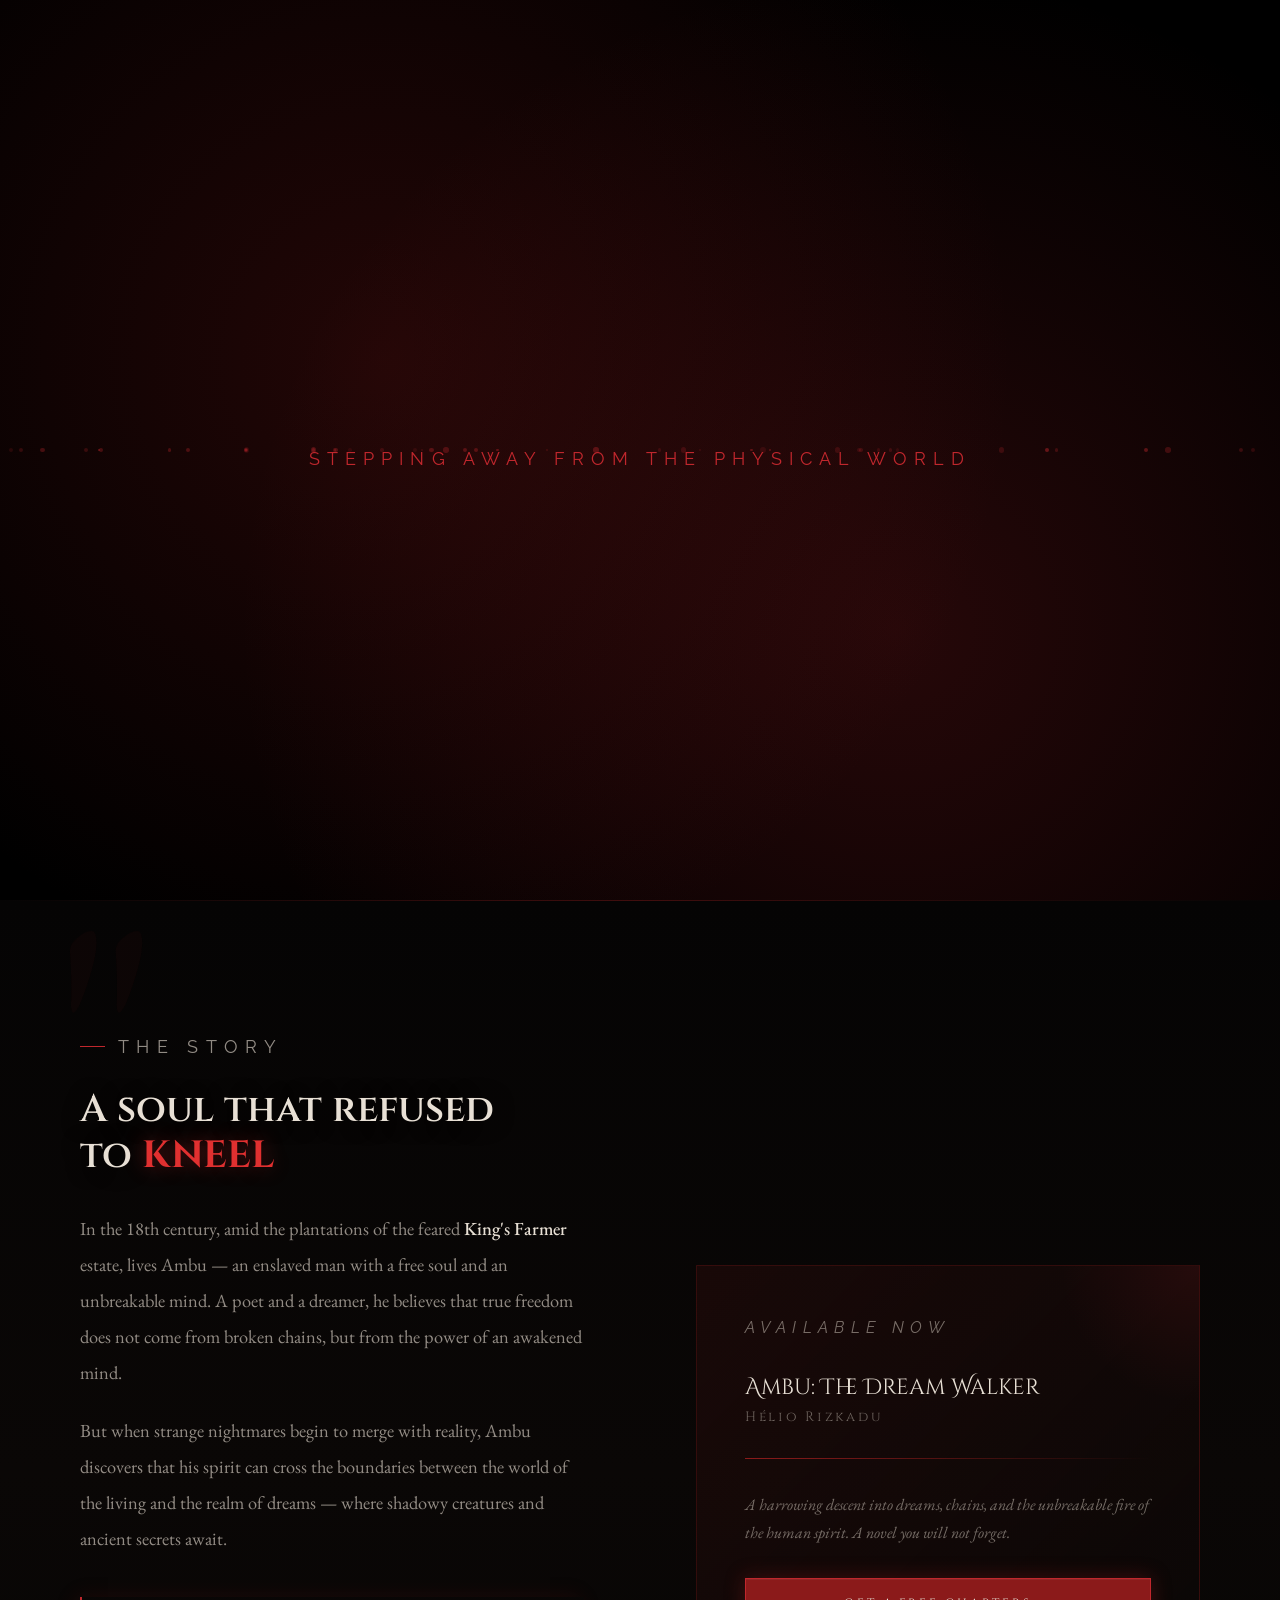
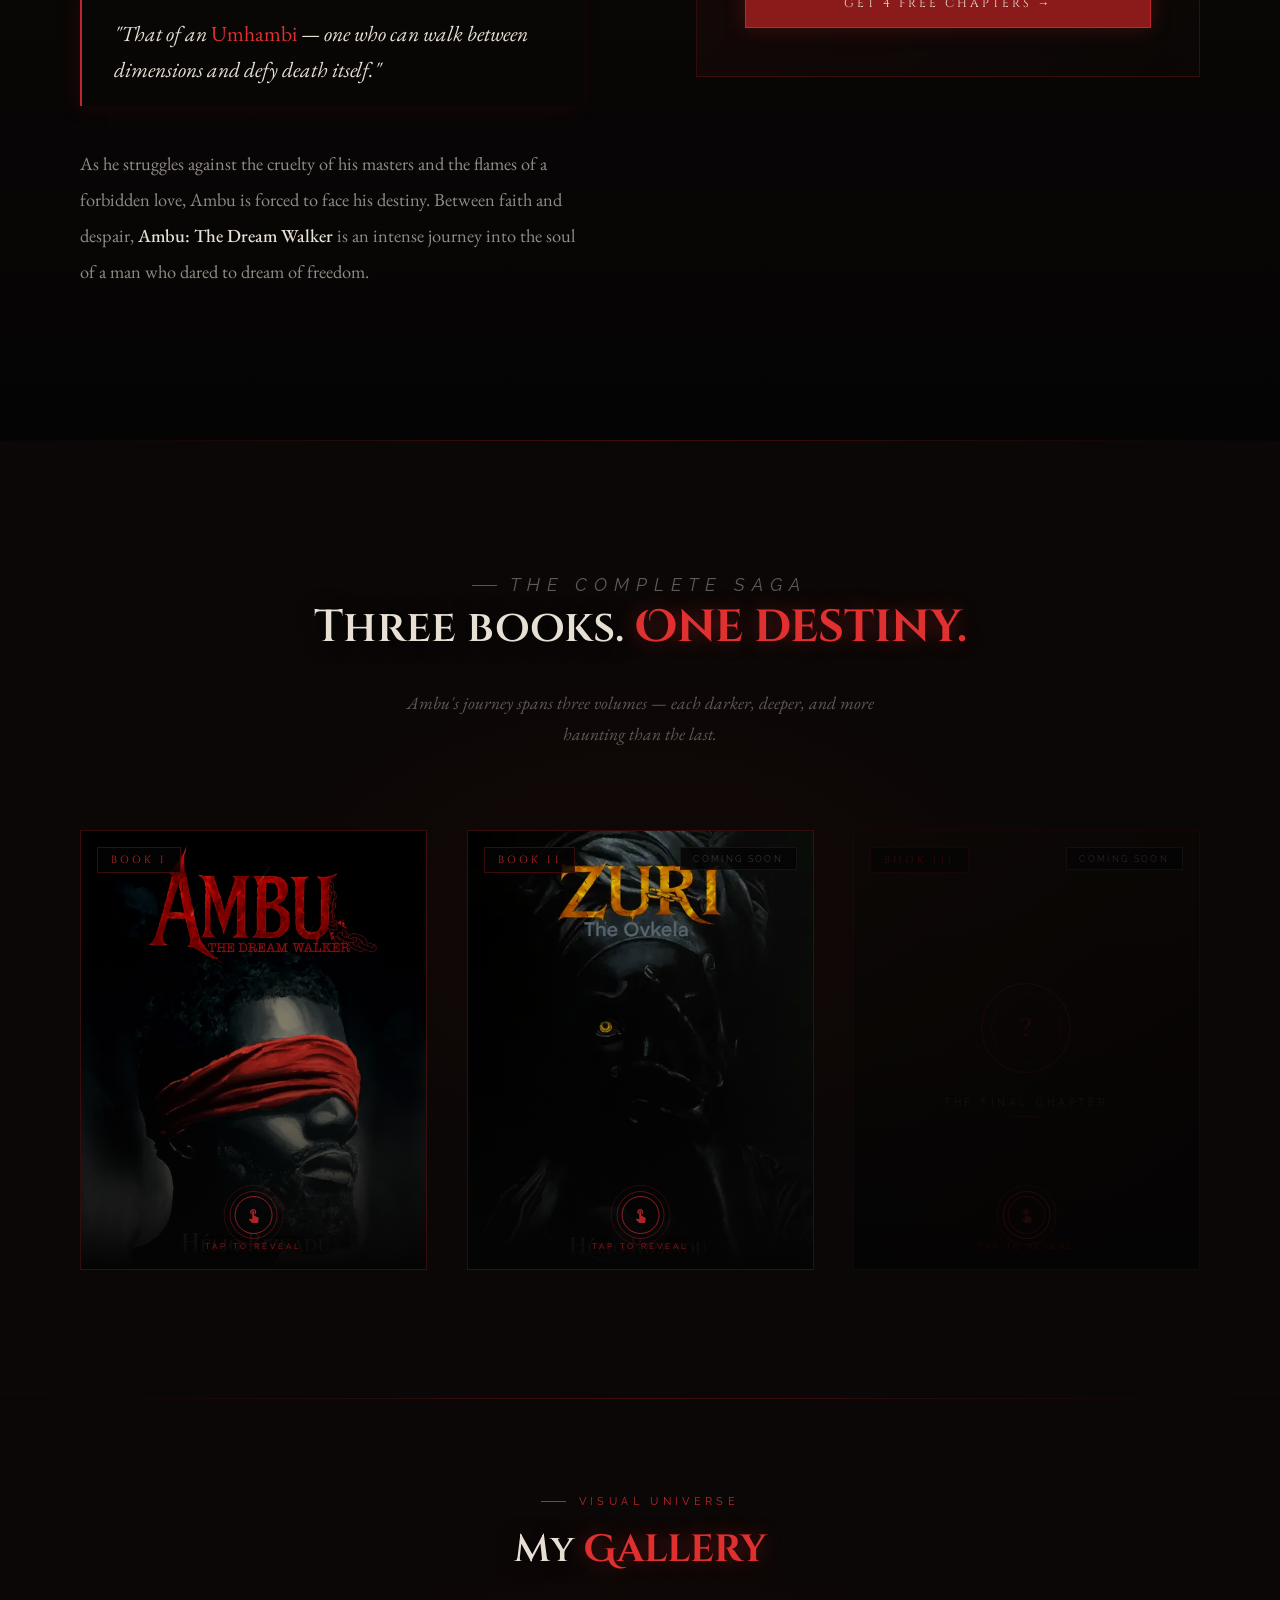
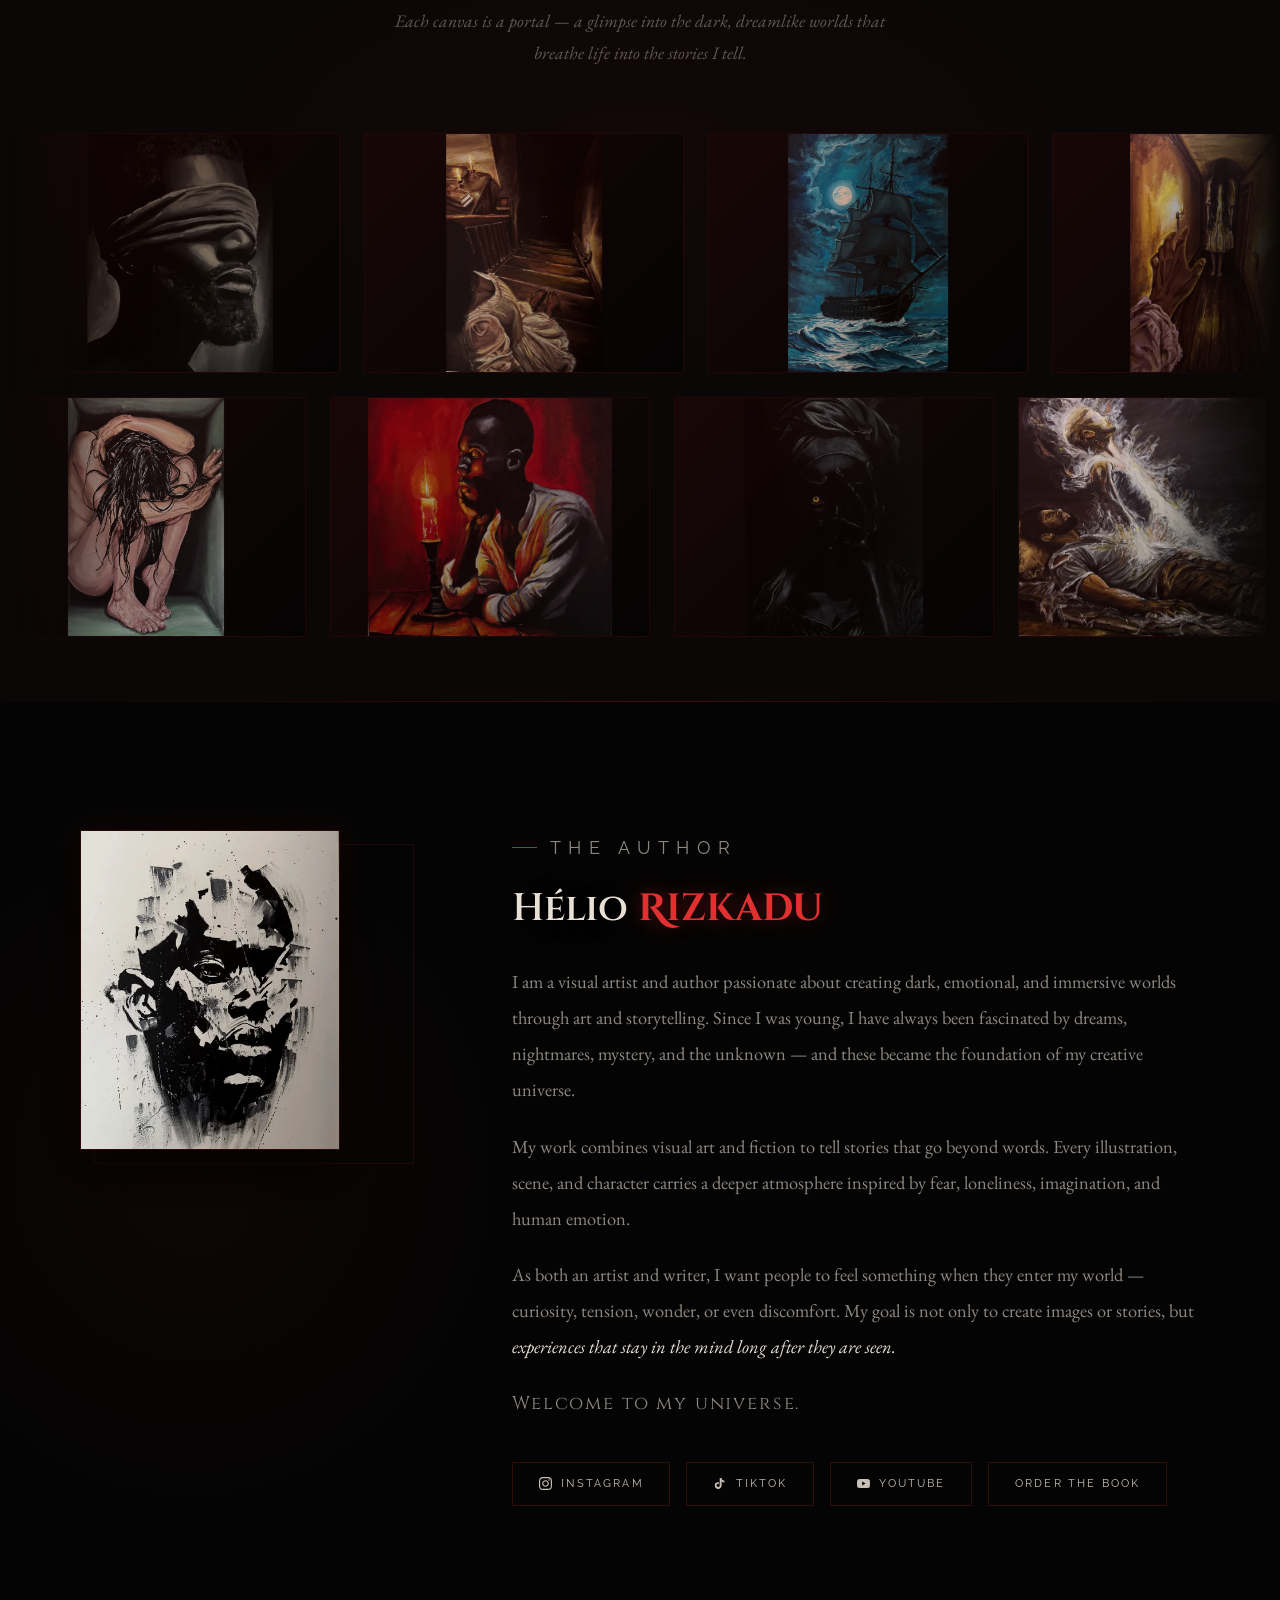
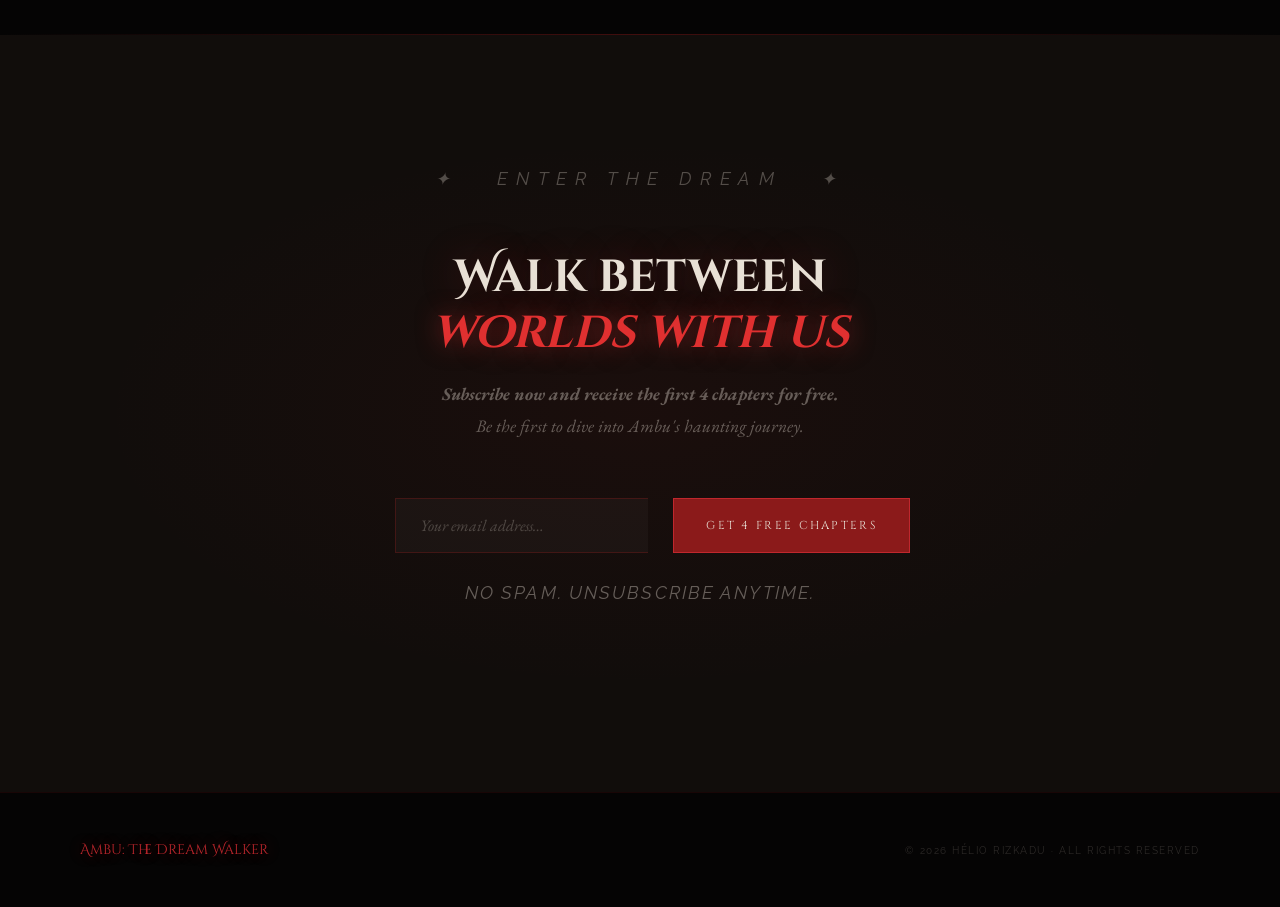
==== index.html @ 6dafc2c8 "update navbar" ====
<!DOCTYPE html>
<html lang="en">
<head>
<meta charset="UTF-8">
<meta name="viewport" content="width=device-width, initial-scale=1.0">
<meta name="description" content="Ambu: The Dream Walker — a dark historical fantasy novel by Hélio Rizkadu. Between faith and despair, the story of a man who dared to dream of freedom.">
<meta property="og:title" content="Ambu: The Dream Walker — Hélio Rizkadu">
<meta property="og:description" content="A harrowing descent into dreams, chains, and the unbreakable fire of the human spirit.">
<meta property="og:type" content="website">
<title>Ambu: The Dream Walker — Hélio Rizkadu</title>
<link href="https://fonts.googleapis.com/css2?family=Cinzel+Decorative:wght@400;700&family=Cinzel:wght@400;600;700&family=EB+Garamond:ital,wght@0,400;0,500;1,400;1,500&family=Raleway:wght@300;400;500&display=swap" rel="stylesheet">
<link rel="preconnect" href="https://fonts.googleapis.com">
<link rel="preconnect" href="https://fonts.gstatic.com" crossorigin>
<link rel="stylesheet" href="style.css">
</head>
<body>

<!-- CINEMATIC INTRO -->
<div id="intro">
  <div class="intro-mist"></div>
  <div class="intro-content">
    <p class="intro-subtitle" id="introSubtitle">Stepping away from the physical world</p>
  </div>
</div>

<div class="nav-backdrop" id="navBackdrop"></div>
<ul class="nav-links" id="navMenu" role="menu">
  <li role="none"><a href="#synopsis" role="menuitem">The Story</a></li>
  <li role="none"><a href="#saga" role="menuitem">The Saga</a></li>
  <li role="none"><a href="#obras" role="menuitem">Gallery</a></li>
  <li role="none"><a href="#author" role="menuitem">The Author</a></li>
  <li role="none"><a href="#newsletter" role="menuitem">Stay Close</a></li>
  <li role="none"><a href="#buy" class="nav-cta" role="menuitem">Get the Book</a></li>
</ul>
<nav id="mainNav">
  <a class="nav-logo" href="#">AMBU</a>
  <button class="nav-toggle" id="navToggle" aria-label="Toggle navigation" aria-expanded="false" aria-controls="navMenu">
    <span class="hamburger-bar"></span>
    <span class="hamburger-bar"></span>
    <span class="hamburger-bar"></span>
  </button>
</nav>

<section id="hero">
  <div class="hero-atmosphere"></div>
  <div class="mist">
    <div class="mist-layer"></div>
    <div class="mist-layer"></div>
    <div class="mist-layer"></div>
  </div>

  <div class="hero-text">
    <p class="hero-eyebrow">Hélio Rizkadu</p>
    <h1 class="hero-title">
      AMBU
      <span class="title-red">The Dream Walker</span>
    </h1>
    <div class="hero-divider"></div>
    <p class="hero-tagline">Between faith and despair, poetry and horror — the story of a man who dared to dream of freedom in a world that demanded him on his knees.</p>
    <div class="hero-actions">
      <a href="#buy" class="btn-blood"><span>Get Your Copy</span></a>
      <a href="#synopsis" class="btn-ghost-dark">Read the Story</a>
    </div>
  </div>

  <div class="hero-cover">
    <div class="cover-frame">
      <img src="Ambu.webp" alt="Ambu: The Dream Walker — Book Cover" class="cover-img" fetchpriority="high" />
    </div>
  </div>
</section>

<div class="blood-border"></div>

<section id="synopsis">
  <div class="synopsis-text reveal">
    <p class="section-eyebrow">The Story</p>
    <h2 class="section-heading">A soul that refused<br>to <em>kneel</em></h2>
    <p>In the 18th century, amid the plantations of the feared <strong>King's Farmer</strong> estate, lives Ambu — an enslaved man with a free soul and an unbreakable mind. A poet and a dreamer, he believes that true freedom does not come from broken chains, but from the power of an awakened mind.</p>
    <p>But when strange nightmares begin to merge with reality, Ambu discovers that his spirit can cross the boundaries between the world of the living and the realm of dreams — where shadowy creatures and ancient secrets await.</p>
    <div class="pull-quote">"That of an <em>Umhambi</em> — one who can walk between dimensions and defy death itself."</div>
    <p>As he struggles against the cruelty of his masters and the flames of a forbidden love, Ambu is forced to face his destiny. Between faith and despair, <strong>Ambu: The Dream Walker</strong> is an intense journey into the soul of a man who dared to dream of freedom.</p>
  </div>

  <div class="reveal reveal-d" id="buy">
    <div class="buy-card">
      <p class="buy-card-label">Available Now</p>
      <div class="buy-card-title">Ambu: The Dream Walker</div>
      <div class="buy-card-author">Hélio Rizkadu</div>
      <div class="buy-card-divider"></div>
      <p>A harrowing descent into dreams, chains, and the unbreakable fire of the human spirit. A novel you will not forget.</p>
      <a href="#newsletter" class="btn-blood"><span>Get 4 free chapters →</span></a>
    </div>
  </div>
</section>

<div class="blood-border"></div>

<section id="saga">
  <div class="saga-bg"></div>

  <div class="saga-intro reveal">
    <p class="section-eyebrow section-eyebrow--center">The Complete Saga</p>
    <h2 class="section-heading">Three books. <em>One destiny.</em></h2>
    <p>Ambu's journey spans three volumes — each darker, deeper, and more haunting than the last.</p>
  </div>

  <div class="saga-grid">

    <!-- Book I -->
    <div class="reveal saga-card">
      <div class="saga-card-inner">
        <div class="saga-card-front">
          <div class="saga-card-media">
            <img src="Ambu.webp" alt="Book I Cover" class="saga-card-img" loading="lazy" />
            <div class="saga-card-fade"></div>
            <div class="saga-card-badge">Book I</div>
            <div class="saga-click-hint">
              <div class="saga-click-hint-ring">
                <svg class="saga-click-hint-icon" viewBox="0 0 24 24" xmlns="http://www.w3.org/2000/svg"><path d="M9 11.24V7.5C9 6.12 10.12 5 11.5 5S14 6.12 14 7.5v3.74c1.21-.81 2-2.18 2-3.74C16 5.01 13.99 3 11.5 3S7 5.01 7 7.5c0 1.56.79 2.93 2 3.74zm9.84 4.63l-4.54-2.26c-.17-.07-.35-.11-.54-.11H13v-6c0-.83-.67-1.5-1.5-1.5S10 6.67 10 7.5v10.74l-3.43-.72c-.08-.01-.15-.03-.24-.03-.31 0-.59.13-.79.33l-.79.8 4.94 4.94c.27.27.65.44 1.06.44h6.79c.75 0 1.33-.55 1.44-1.28l.75-5.27c.01-.07.02-.14.02-.21 0-.62-.38-1.16-.91-1.41z"/></svg>
              </div>
              <span class="saga-click-hint-label">Tap to reveal</span>
            </div>
          </div>
        </div>
        <div class="saga-card-back">
          <div class="saga-card-body">
            <div class="saga-card-title">Ambu: The Dream Walker</div>
            <div class="saga-card-avail">Available Now</div>
            <p class="saga-card-desc">In the 18th century, amidst the plantations of the dreaded King's Farmer estate, lives Ambu, a slave with a free soul and an indomitable mind. A poet and a dreamer, he believes true liberation comes not from broken chains, but from the power of an awakened mind.</p>
            <p class="saga-card-desc">But when strange nightmares begin to blend with reality, Ambu discovers that his spirit can cross the boundaries between the world of the living and that of dreams—where dark creatures and ancient secrets await. As he battles the cruelty of the masters and the flames of a forbidden love, Ambu will be forced to face his destiny: that of an "Umhambi," one who can walk between dimensions and defy death itself.</p>
            <p class="saga-card-desc">Between faith and despair, poetry and horror, "Ambu: The Dream Walker" is an intense journey into the soul of a man who dared to dream of freedom in a world that wanted him on his knees.</p>
            
            <a href="#buy" class="saga-card-link" onclick="event.stopPropagation();">Get the Book →</a>
          </div>
        </div>
      </div>
    </div>

    <!-- Book II -->
    <div class="reveal saga-card">
      <div class="saga-card-inner">
        <div class="saga-card-front">
          <div class="saga-card-media">
            <img src="zuri.webp" alt="Book II Cover" class="saga-card-img" loading="lazy" />
            <div class="saga-card-fade"></div>
            <div class="saga-card-badge">Book II</div>
            <div class="saga-card-status">Coming Soon</div>
            <div class="saga-click-hint">
              <div class="saga-click-hint-ring">
                <svg class="saga-click-hint-icon" viewBox="0 0 24 24" xmlns="http://www.w3.org/2000/svg"><path d="M9 11.24V7.5C9 6.12 10.12 5 11.5 5S14 6.12 14 7.5v3.74c1.21-.81 2-2.18 2-3.74C16 5.01 13.99 3 11.5 3S7 5.01 7 7.5c0 1.56.79 2.93 2 3.74zm9.84 4.63l-4.54-2.26c-.17-.07-.35-.11-.54-.11H13v-6c0-.83-.67-1.5-1.5-1.5S10 6.67 10 7.5v10.74l-3.43-.72c-.08-.01-.15-.03-.24-.03-.31 0-.59.13-.79.33l-.79.8 4.94 4.94c.27.27.65.44 1.06.44h6.79c.75 0 1.33-.55 1.44-1.28l.75-5.27c.01-.07.02-.14.02-.21 0-.62-.38-1.16-.91-1.41z"/></svg>
              </div>
              <span class="saga-click-hint-label">Tap to reveal</span>
            </div>
          </div>
        </div>
        <div class="saga-card-back">
          <div class="saga-card-body">
            <div class="saga-card-title">Ambu — Book II: Zuri</div>
            <div class="saga-card-avail">Coming Soon</div>
            <p class="saga-card-desc">Born under mysterious circumstances and raised as an enslaved child on the Silva plantation, eleven-year-old Zuri has always been haunted by strange dreams. Night after night, she witnesses the life of a man she has never met — Ambu, the poet whose spirit once challenged the boundaries between the world of the living and the realm of dreams.</p>
            <p class="saga-card-desc">But when shadowy entities from the Astral World begin hunting her, Zuri discovers that her dreams are more than memories. They are a bridge to an ancient conflict hidden for centuries.</p>
            <p class="saga-card-desc">As forgotten prophecies resurface and powerful forces move to prevent the return of a long-lost truth, Zuri must uncover the mystery of her own origins and the legacy left behind by Ambu. Guided by spirits, haunted by monsters, and pursued by the servants of the Great Dreamer, she finds herself at the center of a struggle that spans worlds.</p>
            <p class="saga-card-desc"><em>Some secrets were buried for a reason.</em></p>
            <p class="saga-card-desc"><em>Some destinies cannot be escaped.</em></p>
            <div class="saga-card-coming">
              <div class="saga-card-coming-rule"></div>
              <span class="saga-card-coming-text">Coming Soon</span>
            </div>
          </div>
        </div>
      </div>
    </div>

    <!-- Book III -->
    <div class="reveal saga-card saga-card--dimmer">
      <div class="saga-card-inner">
        <div class="saga-card-front">
          <div class="saga-card-media">
            <div class="saga-card-placeholder saga-card-placeholder--iii">
              <div class="saga-placeholder-ring">
                <div class="saga-placeholder-ring-outer saga-placeholder-ring-outer--faint"></div>
                <div class="saga-placeholder-ring-inner saga-placeholder-ring-inner--faint"></div>
                <div class="saga-placeholder-numeral saga-placeholder-numeral--faint">?</div>
              </div>
              <div class="saga-placeholder-sub">
                <div class="saga-placeholder-label saga-placeholder-label--faint">The final chapter</div>
                <div class="saga-placeholder-rule saga-placeholder-rule--faint"></div>
              </div>
            </div>
            <div class="saga-card-fade"></div>
            <div class="saga-card-badge saga-card-badge--dimmer">Book III</div>
            <div class="saga-card-status saga-card-status--faint">Coming Soon</div>
            <div class="saga-click-hint" style="opacity:.45">
              <div class="saga-click-hint-ring" style="border-color:rgba(139,26,26,.4)">
                <svg class="saga-click-hint-icon" style="fill:rgba(139,26,26,.45)" viewBox="0 0 24 24" xmlns="http://www.w3.org/2000/svg"><path d="M9 11.24V7.5C9 6.12 10.12 5 11.5 5S14 6.12 14 7.5v3.74c1.21-.81 2-2.18 2-3.74C16 5.01 13.99 3 11.5 3S7 5.01 7 7.5c0 1.56.79 2.93 2 3.74zm9.84 4.63l-4.54-2.26c-.17-.07-.35-.11-.54-.11H13v-6c0-.83-.67-1.5-1.5-1.5S10 6.67 10 7.5v10.74l-3.43-.72c-.08-.01-.15-.03-.24-.03-.31 0-.59.13-.79.33l-.79.8 4.94 4.94c.27.27.65.44 1.06.44h6.79c.75 0 1.33-.55 1.44-1.28l.75-5.27c.01-.07.02-.14.02-.21 0-.62-.38-1.16-.91-1.41z"/></svg>
              </div>
              <span class="saga-click-hint-label" style="color:rgba(139,26,26,.4)">Tap to reveal</span>
            </div>
          </div>
        </div>
        <div class="saga-card-back">
          <div class="saga-card-body">
            <div class="saga-card-title saga-card-title--dimmer">Ambu — Book III</div>
            <div class="saga-card-avail saga-card-avail--dimmer">The Final Reckoning</div>
            <p class="saga-card-desc saga-card-desc--dimmer">Every dream, every sacrifice, every shadow leads to one inevitable end. The Umhambi faces his last crossing — and not all who dream can return.</p>
            <div class="saga-card-coming">
              <div class="saga-card-coming-rule saga-card-coming-rule--faint"></div>
              <span class="saga-card-coming-text saga-card-coming-text--faint">Coming Soon</span>
            </div>
          </div>
        </div>
      </div>
    </div>

  </div>
</section>

<div class="blood-border"></div>

<!-- ==================== MINHAS TELAS ==================== -->
<section id="obras">
  <div class="obras-intro reveal">
    <p class="section-eyebrow section-eyebrow--center">Visual Universe</p>
    <h2 class="section-heading" style="text-align:center">My <em>Gallery</em></h2>
    <p class="obras-desc">Each canvas is a portal — a glimpse into the  dark, dreamlike worlds that breathe life into the stories I tell.</p>
  </div>

  <div class="carousel-wrapper">
    <div class="carousel-gradient carousel-gradient--left"></div>
    <div class="carousel-gradient carousel-gradient--right"></div>
    <!-- Row 1 -->
    <div class="carousel-row-wrap" data-speed="1">
      <div class="carousel-row">
        <div class="carousel-slide"><img src="telas/tela1.webp" alt="Obra 1" loading="lazy" /><div class="slide-overlay"></div></div>
        <div class="carousel-slide"><img src="telas/tela2.webp" alt="Obra 2" loading="lazy" /><div class="slide-overlay"></div></div>
        <div class="carousel-slide"><img src="telas/tela3.webp" alt="Obra 3" loading="lazy" /><div class="slide-overlay"></div></div>
        <div class="carousel-slide"><img src="telas/tela4.webp" alt="Obra 4" loading="lazy" /><div class="slide-overlay"></div></div>
        <div class="carousel-slide"><img src="telas/tela5.webp" alt="Obra 5" loading="lazy" /><div class="slide-overlay"></div></div>
        <!-- Duplicates for seamless loop -->
        <div class="carousel-slide"><img src="telas/tela1.webp" alt="Obra 1" loading="lazy" /><div class="slide-overlay"></div></div>
        <div class="carousel-slide"><img src="telas/tela2.webp" alt="Obra 2" loading="lazy" /><div class="slide-overlay"></div></div>
        <div class="carousel-slide"><img src="telas/tela3.webp" alt="Obra 3" loading="lazy" /><div class="slide-overlay"></div></div>
        <div class="carousel-slide"><img src="telas/tela4.webp" alt="Obra 4" loading="lazy" /><div class="slide-overlay"></div></div>
        <div class="carousel-slide"><img src="telas/tela5.webp" alt="Obra 5" loading="lazy" /><div class="slide-overlay"></div></div>
      </div>
    </div>
    <!-- Row 2 (reverse direction, different speed) -->
    <div class="carousel-row-wrap" data-speed="0.7">
      <div class="carousel-row carousel-row--reverse">
        <div class="carousel-slide"><img src="telas/tela9.webp" alt="Obra 6" loading="lazy" /><div class="slide-overlay"></div></div>
        <div class="carousel-slide"><img src="telas/tela8.webp" alt="Obra 7" loading="lazy" /><div class="slide-overlay"></div></div>
        <div class="carousel-slide"><img src="telas/tela7.webp" alt="Obra 8" loading="lazy" /><div class="slide-overlay"></div></div>
        <div class="carousel-slide"><img src="telas/tela6.webp" alt="Obra 9" loading="lazy" /><div class="slide-overlay"></div></div>
        <!-- Duplicates for seamless loop -->
        <div class="carousel-slide"><img src="telas/tela9.webp" alt="Obra 6" loading="lazy" /><div class="slide-overlay"></div></div>
        <div class="carousel-slide"><img src="telas/tela8.webp" alt="Obra 7" loading="lazy" /><div class="slide-overlay"></div></div>
        <div class="carousel-slide"><img src="telas/tela7.webp" alt="Obra 8" loading="lazy" /><div class="slide-overlay"></div></div>
        <div class="carousel-slide"><img src="telas/tela6.webp" alt="Obra 9" loading="lazy" /><div class="slide-overlay"></div></div>
      </div>
    </div>
  </div>
</section>

<div class="blood-border"></div>

<section id="author">
  <div class="author-frame reveal">
    <img src="rizkdo.webp" alt="Hélio Rizkadu — Author" class="author-photo" loading="lazy" />
  </div>
  <div class="author-bio reveal reveal-d">
    <p class="section-eyebrow">The Author</p>
    <h2 class="section-heading">Hélio <em>Rizkadu</em></h2>
    <p>I am a visual artist and author passionate about creating dark, emotional, and immersive worlds through art and storytelling. Since I was young, I have always been fascinated by dreams, nightmares, mystery, and the unknown — and these became the foundation of my creative universe.</p>
    <p>My work combines visual art and fiction to tell stories that go beyond words. Every illustration, scene, and character carries a deeper atmosphere inspired by fear, loneliness, imagination, and human emotion.</p>
    <p>As both an artist and writer, I want people to feel something when they enter my world — curiosity, tension, wonder, or even discomfort. My goal is not only to create images or stories, but <em style="color:var(--bone)">experiences that stay in the mind long after they are seen.</em></p>
    <p class="author-bio-note">Welcome to my universe.</p>
    <div class="social-row">
      <a href="https://www.instagram.com/rizkadu_/" target="_blank" rel="noopener noreferrer" class="social-btn">
        <svg width="13" height="13" fill="currentColor" viewBox="0 0 24 24" aria-hidden="true"><path d="M12 2.163c3.204 0 3.584.012 4.85.07 3.252.148 4.771 1.691 4.919 4.919.058 1.265.069 1.645.069 4.849 0 3.205-.012 3.584-.069 4.849-.149 3.225-1.664 4.771-4.919 4.919-1.266.058-1.644.07-4.85.07-3.204 0-3.584-.012-4.849-.07-3.26-.149-4.771-1.699-4.919-4.92-.058-1.265-.07-1.644-.07-4.849 0-3.204.013-3.583.07-4.849.149-3.227 1.664-4.771 4.919-4.919 1.266-.057 1.645-.069 4.849-.069zm0-2.163c-3.259 0-3.667.014-4.947.072-4.358.2-6.78 2.618-6.98 6.98-.059 1.281-.073 1.689-.073 4.948 0 3.259.014 3.668.072 4.948.2 4.358 2.618 6.78 6.98 6.98 1.281.058 1.689.072 4.948.072 3.259 0 3.668-.014 4.948-.072 4.354-.2 6.782-2.618 6.979-6.98.059-1.28.073-1.689.073-4.948 0-3.259-.014-3.667-.072-4.947-.196-4.354-2.617-6.78-6.979-6.98-1.281-.059-1.69-.073-4.949-.073zm0 5.838c-3.403 0-6.162 2.759-6.162 6.162s2.759 6.163 6.162 6.163 6.162-2.759 6.162-6.163c0-3.403-2.759-6.162-6.162-6.162zm0 10.162c-2.209 0-4-1.79-4-4 0-2.209 1.791-4 4-4s4 1.791 4 4c0 2.21-1.791 4-4 4zm6.406-11.845c-.796 0-1.441.645-1.441 1.44s.645 1.44 1.441 1.44c.795 0 1.439-.645 1.439-1.44s-.644-1.44-1.439-1.44z"/></svg>
        Instagram
      </a>
      <a href="https://www.tiktok.com/@rizkadu_?_r=1&_t=ZS-97K8Bk6uNKj" target="_blank" rel="noopener noreferrer" class="social-btn">
        <svg width="13" height="13" fill="currentColor" viewBox="0 0 24 24" aria-hidden="true"><path d="M19.59 6.69a4.83 4.83 0 0 1-3.77-4.25V2h-3.45v13.67a2.89 2.89 0 0 1-5.2 1.56 2.9 2.9 0 0 1 2.31-4.64 2.87 2.87 0 0 1 1.63.5V9.7a6.29 6.29 0 0 0-1.63-.22 6.34 6.34 0 0 0-6.34 6.35 6.34 6.34 0 0 0 10.8 4.49 6.27 6.27 0 0 0 1.93-4.49v-7.6a8.27 8.27 0 0 0 5.2 1.84V6.69z"/></svg>
        TikTok
      </a>
      <a href="https://youtube.com/@rizkadu?si=HYNc6N47rxXLiwVu" target="_blank" rel="noopener noreferrer" class="social-btn">
        <svg width="13" height="13" fill="currentColor" viewBox="0 0 24 24" aria-hidden="true"><path d="M23.498 6.163a3.003 3.003 0 0 0-2.11-2.11C19.518 3.545 12 3.545 12 3.545s-7.518 0-9.388.507a3.003 3.003 0 0 0-2.11 2.11C0 8.033 0 12 0 12s0 3.967.502 5.837a3.003 3.003 0 0 0 2.11 2.11c1.87.507 9.388.507 9.388.507s7.518 0 9.388-.507a3.003 3.003 0 0 0 2.11-2.11C24 15.967 24 12 24 12s0-3.967-.502-5.837zM9.545 15.568V8.432L15.818 12l-6.273 3.568z"/></svg>
        YouTube
      </a>
      <a href="#buy" class="social-btn">Order the Book</a>
    </div>
  </div>
</section>

<div class="blood-border"></div>

<section id="newsletter">
  <div class="newsletter-inner">
    <p class="newsletter-eyebrow">✦ &nbsp; ENTER THE DREAM &nbsp; ✦</p>
    <h2>Walk between<br><em>worlds with us</em></h2>
    <p><strong>Subscribe now and receive the first 4 chapters for free.</strong><br>Be the first to dive into Ambu's haunting journey.</p>

    <!-- ConvertKit / Kit Form -->
    <div class="kit-form-wrapper">
      <form action="https://app.kit.com/forms/9584254/subscriptions" class="seva-form formkit-form" method="post" data-sv-form="9584254" data-uid="5d364723c3" data-format="inline" data-version="5" data-options="{&quot;settings&quot;:{&quot;after_subscribe&quot;:{&quot;action&quot;:&quot;message&quot;,&quot;success_message&quot;:&quot;Success! Now check your email to confirm your subscription.&quot;,&quot;redirect_url&quot;:&quot;&quot;},&quot;analytics&quot;:{&quot;google&quot;:null,&quot;fathom&quot;:null,&quot;facebook&quot;:null,&quot;segment&quot;:null,&quot;pinterest&quot;:null,&quot;sparkloop&quot;:null,&quot;googletagmanager&quot;:null},&quot;modal&quot;:{&quot;trigger&quot;:&quot;timer&quot;,&quot;scroll_percentage&quot;:null,&quot;timer&quot;:5,&quot;devices&quot;:&quot;all&quot;,&quot;show_once_every&quot;:15},&quot;powered_by&quot;:{&quot;show&quot;:true,&quot;url&quot;:&quot;https://kit.com/features/forms?utm_campaign=poweredby&amp;utm_content=form&amp;utm_medium=referral&amp;utm_source=dynamic&quot;},&quot;recaptcha&quot;:{&quot;enabled&quot;:false},&quot;return_visitor&quot;:{&quot;action&quot;:&quot;show&quot;,&quot;custom_content&quot;:&quot;&quot;},&quot;slide_in&quot;:{&quot;display_in&quot;:&quot;bottom_right&quot;,&quot;trigger&quot;:&quot;timer&quot;,&quot;scroll_percentage&quot;:null,&quot;timer&quot;:5,&quot;devices&quot;:&quot;all&quot;,&quot;show_once_every&quot;:15},&quot;sticky_bar&quot;:{&quot;display_in&quot;:&quot;top&quot;,&quot;trigger&quot;:&quot;timer&quot;,&quot;scroll_percentage&quot;:null,&quot;timer&quot;:5,&quot;devices&quot;:&quot;all&quot;,&quot;show_once_every&quot;:15}},&quot;version&quot;:&quot;5&quot;}" min-width="400 500 600 700 800">
        <div data-style="clean">
          <ul class="formkit-alert formkit-alert-error" data-element="errors" data-group="alert"></ul>
          <div data-element="fields" data-stacked="false" class="seva-fields formkit-fields">
            <div class="formkit-field">
              <input class="formkit-input" name="email_address" aria-label="Email Address" placeholder="Your email address…" required="" type="email">
            </div>
            <button data-element="submit" class="formkit-submit">
              <div class="formkit-spinner"><div></div><div></div><div></div></div>
              <span>Get 4 Free Chapters</span>
            </button>
          </div>
          <div class="formkit-powered-by-convertkit-container">
            <a href="https://kit.com/features/forms?utm_campaign=poweredby&amp;utm_content=form&amp;utm_medium=referral&amp;utm_source=dynamic" data-element="powered-by" class="formkit-powered-by-convertkit" data-variant="dark" target="_blank" rel="nofollow noopener">Built with Kit</a>
          </div>
        </div>
      </form>
    </div>

    <p class="form-note">No spam. Unsubscribe anytime.</p>
  </div>
</section>

<footer>
  <div class="footer-logo">Ambu: The Dream Walker</div>
  <div class="footer-copy">© 2026 Hélio Rizkadu · All Rights Reserved</div>
</footer>

<script src="script.js"></script>
<script src="https://f.convertkit.com/ckjs/ck.5.js"></script>
</body>
</html>
---- style.css ----
:root {
  --void: #050404;
  --abyss: #0a0706;
  --shadow: #110d0b;
  --blood: #8b1a1a;
  --blood-bright: #c0272d;
  --crimson: #e03030;
  --ash: #c8bfb5;
  --bone: #e8e0d5;
}

*, *::before, *::after { margin: 0; padding: 0; box-sizing: border-box; }
html { scroll-behavior: smooth; }

@media (prefers-reduced-motion: reduce) {
  *, *::before, *::after { animation-duration: 0.01ms !important; animation-iteration-count: 1 !important; transition-duration: 0.01ms !important; scroll-behavior: auto !important; }
}

body {
  background: var(--void);
  color: var(--ash);
  font-family: 'EB Garamond', serif;
  overflow-x: hidden;
  -webkit-font-smoothing: antialiased;
  -moz-osx-font-smoothing: grayscale;
}

/* ==================== INTRO ==================== */
#intro {
  position: fixed;
  inset: 0;
  background: #000;
  z-index: 99999;
  display: flex;
  align-items: center;
  justify-content: center;
  overflow: hidden;
}

.intro-content {
  text-align: center;
  position: relative;
  z-index: 2;
}

.intro-title {
  font-family: 'Cinzel Decorative', serif;
  font-size: clamp(4rem, 8vw, 7rem);
  font-weight: 700;
  color: var(--bone);
  opacity: 0;
  text-shadow: 0 0 60px rgba(192,39,45,0.6);
  letter-spacing: 0.05em;
}

.intro-subtitle {
  font-family: 'Raleway', sans-serif;
  font-size: 1.1rem;
  letter-spacing: 0.4em;
  text-transform: uppercase;
  color: var(--blood-bright);
  margin-top: 1rem;
  opacity: 0;
}

.intro-mist {
  position: absolute;
  inset: 0;
  background:
    radial-gradient(circle at 30% 40%, rgba(139,26,26,0.25) 0%, transparent 60%),
    radial-gradient(circle at 70% 70%, rgba(192,39,45,0.2) 0%, transparent 60%);
  animation: mistPulse 8s ease-in-out infinite;
  pointer-events: none;
}

.particle {
  position: absolute;
  background: rgba(192,39,45,0.6);
  border-radius: 50%;
  animation: particleFloat 15s linear infinite;
  opacity: 0;
}

body.loaded #intro { animation: fadeOutIntro 1.2s ease forwards; }

@keyframes fadeOutIntro { to { opacity: 0; visibility: hidden; } }
@keyframes mistPulse { 0%,100% { opacity: 0.6; } 50% { opacity: 0.85; } }
@keyframes particleFloat {
  0%   { transform: translateY(100vh) scale(0.5); opacity: 0; }
  10%  { opacity: 0.7; }
  90%  { opacity: 0.7; }
  100% { transform: translateY(-100vh) scale(1.2); opacity: 0; }
}

/* ==================== GRAIN ==================== */
body::after {
  content: '';
  position: fixed;
  inset: 0;
  background-image: url("data:image/svg+xml,%3Csvg viewBox='0 0 512 512' xmlns='http://www.w3.org/2000/svg'%3E%3Cfilter id='g'%3E%3CfeTurbulence type='fractalNoise' baseFrequency='0.9' numOctaves='4' stitchTiles='stitch'/%3E%3C/filter%3E%3Crect width='100%25' height='100%25' filter='url(%23g)' opacity='0.055'/%3E%3C/svg%3E");
  pointer-events: none;
  z-index: 9999;
  mix-blend-mode: overlay;
}

* { cursor: crosshair; }
a, button { cursor: pointer; }

/* ==================== NAV ==================== */
.nav-backdrop {
  display: none;
  position: fixed;
  inset: 0;
  background: rgba(0,0,0,0.55);
  backdrop-filter: blur(2px);
  -webkit-backdrop-filter: blur(2px);
  z-index: 98;
  opacity: 0;
  transition: opacity 0.35s ease;
}
.nav-backdrop.active {
  display: block;
  opacity: 1;
}

nav {
  position: fixed;
  top: 0; left: 0; right: 0;
  display: flex;
  align-items: center;
  justify-content: space-between;
  padding: 1.4rem 5rem;
  background: linear-gradient(to bottom, rgba(5,4,4,0.97) 0%, rgba(5,4,4,0.6) 80%, transparent 100%);
  z-index: 100;
  animation: fadeDown .8s ease forwards;
  transition: padding 0.3s ease, background 0.3s ease;
}
nav.nav-scrolled {
  padding: 1rem 5rem;
  background: rgba(5,4,4,0.96);
  border-bottom: 1px solid rgba(139,26,26,0.18);
  box-shadow: 0 4px 24px rgba(0,0,0,0.6);
}

.nav-logo {
  font-family: 'Cinzel', serif;
  font-size: .95rem;
  letter-spacing: .35em;
  text-transform: uppercase;
  color: var(--blood-bright);
  text-decoration: none;
  text-shadow: 0 0 20px rgba(192,39,45,0.5);
  transition: text-shadow 0.3s;
}
.nav-logo:hover { text-shadow: 0 0 32px rgba(224,48,48,0.9); }

.nav-links {
  position: fixed;
  top: 0;
  right: 5rem;
  height: auto;
  display: flex;
  flex-direction: row;
  align-items: center;
  gap: 3rem;
  list-style: none;
  margin: 0;
  padding: 1.4rem 0;
  z-index: 99;
  transition: padding 0.3s ease;
}
.nav-links.nav-scrolled { padding: 1rem 0; }

.nav-links a {
  font-family: 'Raleway', sans-serif;
  font-size: .7rem;
  letter-spacing: .25em;
  text-transform: uppercase;
  color: var(--ash);
  text-decoration: none;
  opacity: .5;
  transition: opacity .3s, color .3s, text-shadow .3s;
  position: relative;
}
.nav-links a::after {
  content: '';
  position: absolute;
  bottom: -3px;
  left: 0;
  width: 0;
  height: 1px;
  background: var(--crimson);
  transition: width 0.3s ease;
}
.nav-links a:hover { opacity: 1; color: var(--crimson); text-shadow: 0 0 12px rgba(224,48,48,0.6); }
.nav-links a:hover::after { width: 100%; }
.nav-links .nav-cta {
  color: var(--crimson);
  opacity: 1;
  border: 1px solid rgba(192,39,45,0.4);
  padding: .45rem 1.1rem;
  border-radius: 2px;
  transition: background 0.3s, border-color 0.3s, box-shadow 0.3s, color 0.3s;
}
.nav-links .nav-cta:hover {
  background: rgba(192,39,45,0.15);
  border-color: var(--crimson);
  box-shadow: 0 0 16px rgba(224,48,48,0.3);
}
.nav-links .nav-cta::after { display: none; }
.nav-link-active { color: var(--crimson) !important; opacity: 1 !important; text-shadow: 0 0 12px rgba(224,48,48,0.6); }
.nav-link-active::after { width: 100% !important; }

/* Hamburger Toggle Button */
.nav-toggle {
  display: none;
  flex-direction: column;
  justify-content: center;
  align-items: center;
  gap: 5px;
  background: transparent;
  border: 1px solid rgba(139,26,26,0.3);
  border-radius: 4px;
  cursor: pointer;
  padding: 9px 10px;
  z-index: 101;
  min-height: 44px;
  min-width: 44px;
  transition: border-color 0.3s, background 0.3s;
}
.nav-toggle:hover {
  border-color: rgba(192,39,45,0.7);
  background: rgba(139,26,26,0.1);
}
.hamburger-bar {
  display: block;
  width: 20px;
  height: 2px;
  background: var(--bone);
  border-radius: 2px;
  transition: transform 0.35s cubic-bezier(.4,0,.2,1),
              opacity  0.25s ease,
              width    0.3s ease;
  transform-origin: center;
}
/* X animation when open */
.nav-toggle.open .hamburger-bar:nth-child(1) {
  transform: translateY(7px) rotate(45deg);
}
.nav-toggle.open .hamburger-bar:nth-child(2) {
  opacity: 0;
  width: 0;
}
.nav-toggle.open .hamburger-bar:nth-child(3) {
  transform: translateY(-7px) rotate(-45deg);
}

/* ==================== HERO ==================== */
#hero {
  min-height: 100vh;
  position: relative;
  display: grid;
  grid-template-columns: 1fr 1fr;
  align-items: center;
  padding: 0 5rem;
  overflow: hidden;
}

.hero-atmosphere {
  position: absolute;
  inset: 0;
  background:
    radial-gradient(ellipse 50% 70% at 65% 50%, rgba(139,26,26,0.13) 0%, transparent 60%),
    radial-gradient(ellipse 30% 40% at 10% 80%, rgba(192,39,45,0.07) 0%, transparent 50%);
}

.mist { position: absolute; inset: 0; overflow: hidden; pointer-events: none; }
.mist-layer {
  position: absolute;
  width: 200%; height: 100%;
  background: repeating-linear-gradient(90deg, transparent 0%, rgba(139,26,26,0.02) 10%, transparent 20%);
  animation: drift var(--dur, 25s) linear infinite;
  opacity: 0.6;
  will-change: transform;
  transform: translateZ(0);
}
.mist-layer:nth-child(2) { --dur: 35s; animation-direction: reverse; top: 30%; opacity: .4; }
.mist-layer:nth-child(3) { --dur: 45s; top: 60%; opacity: .3; }
@keyframes drift { from { transform: translateX(0); } to { transform: translateX(-50%); } }

.hero-text { position: relative; z-index: 2; padding: 8rem 0 4rem; }

.hero-eyebrow {
  font-family: 'Raleway', sans-serif;
  font-size: .68rem;
  letter-spacing: .45em;
  text-transform: uppercase;
  color: var(--blood-bright);
  margin-bottom: 2rem;
  opacity: 0;
  animation: fadeUp .8s ease .4s forwards;
  display: flex;
  align-items: center;
  gap: 1rem;
}
.hero-eyebrow::before {
  content: '';
  display: block;
  width: 40px; height: 1px;
  background: var(--blood-bright);
  box-shadow: 0 0 8px var(--blood-bright);
}

.hero-title {
  font-family: 'Cinzel Decorative', serif;
  font-size: clamp(3rem, 5.5vw, 5.5rem);
  font-weight: 700;
  line-height: 1;
  letter-spacing: .02em;
  color: var(--bone);
  text-shadow: 0 0 40px rgba(192,39,45,0.4), 0 2px 4px rgba(0,0,0,0.9);
  opacity: 0;
  animation: fadeUp .9s ease .6s forwards;
}
.hero-title .title-red {
  color: var(--crimson);
  text-shadow: 0 0 30px rgba(224,48,48,0.7), 0 0 60px rgba(224,48,48,0.3), 0 2px 4px rgba(0,0,0,0.9);
  display: block;
  font-size: .72em;
  margin-top: .15em;
  font-style: italic;
}

.hero-divider {
  width: 120px; height: 1px;
  background: linear-gradient(to right, var(--blood-bright), transparent);
  box-shadow: 0 0 10px rgba(192,39,45,0.5);
  margin: 2rem 0;
  opacity: 0;
  animation: fadeUp .8s ease .8s forwards;
}

.hero-tagline {
  font-size: 1.2rem;
  font-style: italic;
  line-height: 1.85;
  color: rgba(200,191,181,.62);
  max-width: 430px;
  margin-bottom: 3rem;
  opacity: 0;
  animation: fadeUp .9s ease 1s forwards;
}

.hero-actions {
  display: flex;
  gap: 1.5rem;
  align-items: center;
  opacity: 0;
  animation: fadeUp .8s ease 1.2s forwards;
}

/* ==================== BUTTONS ==================== */
.btn-blood {
  font-family: 'Cinzel', serif;
  font-size: .75rem;
  letter-spacing: .25em;
  text-transform: uppercase;
  color: var(--bone);
  background: var(--blood);
  border: 1px solid var(--blood-bright);
  padding: 1rem 2.8rem;
  text-decoration: none;
  display: inline-block;
  position: relative;
  overflow: hidden;
  transition: all .4s;
  box-shadow: 0 0 20px rgba(139,26,26,0.4), inset 0 1px 0 rgba(255,255,255,0.05);
  min-height: 44px;
  min-width: 44px;
  display: inline-flex;
  align-items: center;
  justify-content: center;
}
.btn-blood::before {
  content: '';
  position: absolute;
  inset: 0;
  background: linear-gradient(135deg, var(--blood-bright), #d4451a);
  opacity: 0;
  transition: opacity .4s;
}
.btn-blood:hover { box-shadow: 0 0 35px rgba(192,39,45,0.65); }
.btn-blood:hover::before { opacity: 1; }
.btn-blood span { position: relative; z-index: 1; }

.btn-ghost-dark {
  font-family: 'Raleway', sans-serif;
  font-size: .72rem;
  letter-spacing: .2em;
  text-transform: uppercase;
  color: rgba(200,191,181,.5);
  text-decoration: none;
  border-bottom: 1px solid rgba(200,191,181,.2);
  padding-bottom: 2px;
  transition: all .3s;
}
.btn-ghost-dark:hover { color: var(--bone); border-color: var(--blood-bright); }

/* ==================== COVER ==================== */
.hero-cover {
  position: relative;
  z-index: 2;
  display: flex;
  justify-content: center;
  align-items: center;
  padding: 8rem 0 4rem;
  opacity: 0;
  animation: riseIn 1.2s ease .5s forwards;
}
@keyframes riseIn {
  from { opacity: 0; transform: translateY(40px) scale(.96); }
  to   { opacity: 1; transform: none; }
}

.cover-frame { position: relative; width: 270px; }
.cover-img {
  width: 270px; height: 380px;
  object-fit: cover;
  object-position: top center;
  display: block;
  box-shadow: 0 30px 80px rgba(0,0,0,.9), 0 0 40px rgba(139,26,26,.3), -5px 0 20px rgba(0,0,0,.6);
  border: 1px solid rgba(139,26,26,.3);
  filter: contrast(1.05) saturate(1.1);
  transition: transform .6s ease, box-shadow .6s ease;
}
@media (hover: hover) {
  .cover-img:hover {
    transform: scale(1.02) translateY(-4px);
    box-shadow: 0 40px 100px rgba(0,0,0,.95), 0 0 60px rgba(192,39,45,.45);
  }
}
.cover-frame::before {
  content: '';
  position: absolute;
  top: -30px; left: -40px; right: -40px; bottom: -30px;
  background: radial-gradient(ellipse at center, rgba(139,26,26,.22) 0%, transparent 65%);
  pointer-events: none;
  animation: pulse 4s ease-in-out infinite;
}
.cover-frame::after {
  content: '';
  position: absolute;
  bottom: -25px; left: 15px; right: 15px; height: 40px;
  background: radial-gradient(ellipse, rgba(139,26,26,.4) 0%, transparent 70%);
  filter: blur(12px);
}

/* ==================== SHARED SECTION ==================== */
.section-eyebrow {
  font-family: 'Raleway', sans-serif;
  font-size: .68rem;
  letter-spacing: .4em;
  text-transform: uppercase;
  color: var(--blood-bright);
  margin-bottom: 1.2rem;
  display: flex;
  align-items: center;
  gap: .8rem;
}
.section-eyebrow::before { content: ''; display: block; width: 25px; height: 1px; background: var(--blood-bright); }
.section-eyebrow--center { justify-content: center; }

.section-heading {
  font-family: 'Cinzel', serif;
  font-size: clamp(1.8rem, 3vw, 2.8rem);
  font-weight: 600;
  line-height: 1.2;
  color: var(--bone);
  margin-bottom: 2rem;
  text-shadow: 0 2px 20px rgba(0,0,0,.8);
}
.section-heading em {
  font-family: 'Cinzel Decorative', serif;
  font-style: normal;
  color: var(--crimson);
  text-shadow: 0 0 20px rgba(224,48,48,.4);
}

.blood-border { height: 1px; background: linear-gradient(to right, transparent, rgba(139,26,26,.45), transparent); }

/* ==================== SYNOPSIS ==================== */
#synopsis {
  padding: 8rem 5rem;
  display: grid;
  grid-template-columns: 1fr 1fr;
  gap: 7rem;
  align-items: center;
  background: linear-gradient(to bottom, var(--void), var(--abyss), var(--void));
  position: relative;
  overflow: hidden;
}
#synopsis::before {
  content: '"';
  position: absolute;
  top: -2rem; left: 3rem;
  font-family: 'EB Garamond', serif;
  font-size: 22rem;
  font-weight: 400;
  color: rgba(139,26,26,.05);
  line-height: 1;
  pointer-events: none;
}

.synopsis-text p { font-size: 1.15rem; line-height: 1.95; color: rgba(200,191,181,.72); margin-bottom: 1.4rem; }
.synopsis-text p strong { color: var(--bone); font-weight: 500; }

.pull-quote {
  border-left: 2px solid var(--blood-bright);
  box-shadow: -4px 0 20px rgba(139,26,26,.15);
  padding: 1.2rem 0 1.2rem 2rem;
  margin: 2.5rem 0;
  font-size: 1.35rem;
  font-style: italic;
  color: var(--bone);
  line-height: 1.65;
}
.pull-quote em { color: var(--crimson); font-style: normal; }

/* ==================== BUY CARD ==================== */
.buy-card {
  background: linear-gradient(135deg, rgba(139,26,26,.12), rgba(10,7,6,.8));
  border: 1px solid rgba(139,26,26,.3);
  padding: 3rem;
  position: relative;
  overflow: hidden;
}
.buy-card::before {
  content: '';
  position: absolute;
  top: 0; right: 0;
  width: 150px; height: 150px;
  background: radial-gradient(circle at top right, rgba(192,39,45,.12), transparent 65%);
}
.buy-card-label {
  font-family: 'Raleway', sans-serif;
  font-size: .65rem;
  letter-spacing: .4em;
  text-transform: uppercase;
  color: var(--blood-bright);
  margin-bottom: 1rem;
}
.buy-card-title {
  font-family: 'Cinzel Decorative', serif;
  font-size: 1.4rem;
  color: var(--bone);
  margin-bottom: .4rem;
  line-height: 1.3;
}
.buy-card-author {
  font-family: 'Cinzel', serif;
  font-size: .85rem;
  letter-spacing: .2em;
  color: rgba(200,191,181,.5);
  margin-bottom: 2rem;
}
.buy-card-divider {
  width: 100%; height: 1px;
  background: linear-gradient(to right, var(--blood), transparent);
  margin-bottom: 2rem;
}
.buy-card p { font-size: 1rem; font-style: italic; color: rgba(200,191,181,.55); margin-bottom: 2rem; line-height: 1.7; }
.buy-card .btn-blood { width: 100%; text-align: center; display: block; }

/* ==================== SAGA ==================== */
#saga {
  padding: 8rem 5rem;
  background: var(--abyss);
  position: relative;
  overflow: hidden;
}

.saga-bg {
  position: absolute;
  inset: 0;
  background: radial-gradient(ellipse 60% 50% at 50% 50%, rgba(139,26,26,.06) 0%, transparent 65%);
  pointer-events: none;
}

.saga-intro {
  text-align: center;
  margin-bottom: 5rem;
}

.saga-intro .section-heading { font-size: clamp(2rem, 3.5vw, 3.2rem); }

.saga-intro p {
  font-size: 1.1rem;
  font-style: italic;
  color: rgba(200,191,181,.45);
  max-width: 520px;
  margin: 0 auto;
  line-height: 1.8;
}

.saga-grid {
  display: grid;
  grid-template-columns: repeat(3, 1fr);
  gap: 2.5rem;
  position: relative;
  z-index: 2;
}

/* 3D Flip Card Container */
.saga-card {
  perspective: 1200px;
  background: transparent !important;
  border: none !important;
  overflow: visible !important;
  cursor: pointer;
}

/* Click-hint pulse overlay */
.saga-click-hint {
  position: absolute;
  bottom: 1.1rem;
  left: 50%;
  transform: translateX(-50%);
  z-index: 20;
  display: flex;
  flex-direction: column;
  align-items: center;
  gap: .45rem;
  pointer-events: none;
  transition: opacity .4s ease;
}
.saga-click-hint-ring {
  width: 38px;
  height: 38px;
  border-radius: 50%;
  border: 1.5px solid rgba(192,39,45,.75);
  position: relative;
  display: flex;
  align-items: center;
  justify-content: center;
  animation: clickPulseRing 2s ease-in-out infinite;
}
.saga-click-hint-ring::before,
.saga-click-hint-ring::after {
  content: '';
  position: absolute;
  inset: -6px;
  border-radius: 50%;
  border: 1px solid rgba(192,39,45,.4);
  animation: clickPulseRipple 2s ease-in-out infinite;
}
.saga-click-hint-ring::after {
  inset: -12px;
  border-color: rgba(192,39,45,.18);
  animation-delay: .35s;
}
.saga-click-hint-icon {
  width: 16px;
  height: 16px;
  fill: rgba(192,39,45,.9);
  animation: clickPulseIcon 2s ease-in-out infinite;
}
.saga-click-hint-label {
  font-family: 'Raleway', sans-serif;
  font-size: .52rem;
  letter-spacing: .35em;
  text-transform: uppercase;
  color: rgba(192,39,45,.75);
  text-shadow: 0 0 8px rgba(192,39,45,.5);
  animation: clickPulseLabel 2s ease-in-out infinite;
  white-space: nowrap;
}

/* Hide hint once card is flipped */
.saga-card.flipped .saga-click-hint {
  opacity: 0;
}

@keyframes clickPulseRing {
  0%, 100% { box-shadow: 0 0 0 0 rgba(192,39,45,.5), 0 0 10px rgba(192,39,45,.25); border-color: rgba(192,39,45,.6); }
  50%       { box-shadow: 0 0 0 6px rgba(192,39,45,.0), 0 0 18px rgba(192,39,45,.5); border-color: rgba(220,60,60,.9); }
}
@keyframes clickPulseRipple {
  0%   { opacity: 1; transform: scale(1); }
  70%  { opacity: 0; transform: scale(1.6); }
  100% { opacity: 0; transform: scale(1.6); }
}
@keyframes clickPulseIcon {
  0%, 100% { opacity: .7; transform: scale(1); }
  50%       { opacity: 1; transform: scale(1.15); }
}
@keyframes clickPulseLabel {
  0%, 100% { opacity: .5; }
  50%       { opacity: 1; text-shadow: 0 0 12px rgba(192,39,45,.7); }
}

/* Card Inner Wrapper */
.saga-card-inner {
  position: relative;
  width: 100%;
  height: 440px;
  transition: transform 0.8s cubic-bezier(0.25, 0.8, 0.25, 1);
  transform-style: preserve-3d;
  will-change: transform;
}

.saga-card.flipped .saga-card-inner {
  transform: rotateY(180deg);
}

/* Front & Back Faces */
.saga-card-front,
.saga-card-back {
  position: absolute;
  inset: 0;
  width: 100%;
  height: 100%;
  backface-visibility: hidden;
  -webkit-backface-visibility: hidden;
  border-radius: 0;
  box-sizing: border-box;
}

/* Front Face */
.saga-card-front {
  border: 1px solid rgba(139,26,26,.35);
  background: linear-gradient(160deg, rgba(139,26,26,.1), rgba(5,4,4,.7));
  z-index: 2;
  transform: rotateY(0deg);
  overflow: hidden;
  transition: border-color .4s;
}
@media (hover: hover) {
  .saga-card:hover .saga-card-front {
    border-color: rgba(192,39,45,.5);
  }
  .saga-card:hover .saga-card-inner {
    box-shadow: 0 0 40px rgba(139,26,26,.2);
  }
  .saga-card:hover .saga-card-img {
    transform: scale(1.04);
  }
}

.saga-card--dim .saga-card-front {
  border-color: rgba(139,26,26,.2);
  background: linear-gradient(160deg, rgba(17,13,11,.9), rgba(5,4,4,.95));
}
.saga-card--dimmer .saga-card-front {
  border-color: rgba(139,26,26,.12);
  background: linear-gradient(160deg, rgba(10,7,6,.9), rgba(5,4,4,.98));
}

/* Back Face */
.saga-card-back {
  border: 1px solid rgba(192,39,45,.5);
  background: linear-gradient(160deg, rgba(139,26,26,.15), rgba(5,4,4,.95));
  transform: rotateY(180deg) translateZ(1px);
  -webkit-transform: rotateY(180deg) translateZ(1px);
  display: flex;
  flex-direction: column;
  justify-content: flex-start;
  overflow-y: auto;
  -webkit-overflow-scrolling: touch;
  overscroll-behavior: contain;
  touch-action: pan-y;
  transition: border-color .4s;
  scrollbar-width: thin;
  scrollbar-color: var(--crimson) var(--shadow);
}
.saga-card-back::-webkit-scrollbar {
  width: 4px;
}
.saga-card-back::-webkit-scrollbar-track {
  background: var(--shadow);
}
.saga-card-back::-webkit-scrollbar-thumb {
  background: var(--crimson);
  border-radius: 2px;
}
.saga-card-back .saga-card-desc {
  font-size: 0.82rem;
  line-height: 1.65;
  margin-bottom: 0.8rem;
}
.saga-card-back .saga-card-desc:last-of-type {
  margin-bottom: 1.2rem;
}
.saga-card:hover .saga-card-back {
  border-color: rgba(192,39,45,.7);
}
.saga-card--dim .saga-card-back {
  border-color: rgba(139,26,26,.4);
  background: linear-gradient(160deg, rgba(17,13,11,.98), rgba(5,4,4,.99));
}
.saga-card--dimmer .saga-card-back {
  border-color: rgba(139,26,26,.25);
  background: linear-gradient(160deg, rgba(10,7,6,.99), rgba(5,4,4,1));
}

.saga-card-media {
  position: relative;
  overflow: hidden;
  height: 100%;
}

.saga-card-img {
  width: 100%;
  height: 100%;
  object-fit: cover;
  object-position: top center;
  display: block;
  filter: contrast(1.05) saturate(1.1);
  transition: transform .6s ease;
}

.saga-card-placeholder {
  width: 100%;
  height: 100%;
  display: flex;
  flex-direction: column;
  align-items: center;
  justify-content: center;
  gap: 1.5rem;
}
.saga-card-placeholder--ii { background: linear-gradient(145deg, #150a08, #0a0504); }
.saga-card-placeholder--iii { background: linear-gradient(145deg, #0d0806, #050303); }

.saga-placeholder-ring {
  position: relative;
  width: 90px; height: 90px;
}
.saga-placeholder-ring-outer {
  position: absolute;
  inset: 0;
  border: 1px solid rgba(139,26,26,.35);
  border-radius: 50%;
  animation: pulse 3s ease-in-out infinite;
}
.saga-placeholder-ring-outer--faint { border-color: rgba(139,26,26,.2); animation-duration: 4s; }
.saga-placeholder-ring-inner {
  position: absolute;
  inset: 10px;
  border: 1px solid rgba(139,26,26,.2);
  border-radius: 50%;
}
.saga-placeholder-ring-inner--faint { border-color: rgba(139,26,26,.1); }
.saga-placeholder-numeral {
  position: absolute;
  inset: 0;
  display: flex;
  align-items: center;
  justify-content: center;
  font-family: 'Cinzel Decorative', serif;
  font-size: 1.6rem;
  color: rgba(139,26,26,.4);
}
.saga-placeholder-numeral--faint { color: rgba(139,26,26,.25); }

.saga-placeholder-sub {
  text-align: center;
  padding: 0 1.5rem;
}
.saga-placeholder-label {
  font-family: 'Raleway', sans-serif;
  font-size: .6rem;
  letter-spacing: .4em;
  text-transform: uppercase;
  color: rgba(200,191,181,.18);
  margin-bottom: .5rem;
}
.saga-placeholder-label--faint { color: rgba(200,191,181,.12); }
.saga-placeholder-rule {
  width: 60px; height: 1px;
  background: linear-gradient(to right, transparent, rgba(139,26,26,.35), transparent);
  margin: 0 auto;
}
.saga-placeholder-rule--faint { background: linear-gradient(to right, transparent, rgba(139,26,26,.2), transparent); }

.saga-card-fade {
  position: absolute;
  inset: 0;
  background: linear-gradient(to top, rgba(5,4,4,1) 0%, rgba(5,4,4,.2) 50%, transparent 100%);
}

.saga-card-badge {
  position: absolute;
  top: 1rem; left: 1rem;
  font-family: 'Cinzel', serif;
  font-size: .65rem;
  letter-spacing: .3em;
  text-transform: uppercase;
  color: var(--blood-bright);
  background: rgba(5,4,4,.8);
  padding: .3rem .8rem;
  border: 1px solid rgba(139,26,26,.4);
}
.saga-card-badge--dim { color: rgba(139,26,26,.6); border-color: rgba(139,26,26,.2); }
.saga-card-badge--dimmer { color: rgba(139,26,26,.35); border-color: rgba(139,26,26,.12); }

.saga-card-status {
  position: absolute;
  top: 1rem; right: 1rem;
  font-family: 'Raleway', sans-serif;
  font-size: .58rem;
  letter-spacing: .25em;
  text-transform: uppercase;
  color: rgba(200,191,181,.25);
  background: rgba(5,4,4,.85);
  padding: .3rem .8rem;
  border: 1px solid rgba(200,191,181,.08);
}
.saga-card-status--faint { color: rgba(200,191,181,.18); border-color: rgba(200,191,181,.06); }

.saga-card-body { padding: 2rem; }

.saga-card-title {
  font-family: 'Cinzel Decorative', serif;
  font-size: 1.1rem;
  color: var(--bone);
  margin-bottom: .4rem;
  line-height: 1.3;
}
.saga-card-title--dim { font-size: 1.05rem; color: rgba(232,224,213,.5); letter-spacing: .03em; }
.saga-card-title--dimmer { color: rgba(232,224,213,.35); letter-spacing: .03em; }

.saga-card-avail {
  font-family: 'Raleway', sans-serif;
  font-size: .65rem;
  letter-spacing: .2em;
  text-transform: uppercase;
  color: rgba(200,191,181,.4);
  margin-bottom: 1.2rem;
}
.saga-card-avail--dim { color: rgba(200,191,181,.25); font-size: .62rem; }
.saga-card-avail--dimmer { color: rgba(200,191,181,.18); font-size: .62rem; }

.saga-card-desc {
  font-size: 1rem;
  font-style: italic;
  line-height: 1.75;
  color: rgba(200,191,181,.6);
  margin-bottom: 1.5rem;
}
.saga-card-desc--dim { color: rgba(200,191,181,.38); line-height: 1.8; }
.saga-card-desc--dimmer { color: rgba(200,191,181,.28); line-height: 1.8; }

.saga-card-link {
  font-family: 'Cinzel', serif;
  font-size: .68rem;
  letter-spacing: .2em;
  text-transform: uppercase;
  color: var(--crimson);
  text-decoration: none;
  border-bottom: 1px solid rgba(192,39,45,.3);
  padding-bottom: 2px;
  transition: all .3s;
}
.saga-card-link:hover { color: var(--bone); border-color: var(--bone); }

.saga-card-coming {
  display: flex;
  align-items: center;
  gap: .8rem;
}
.saga-card-coming-rule {
  width: 20px; height: 1px;
  background: rgba(139,26,26,.4);
}
.saga-card-coming-rule--faint { background: rgba(139,26,26,.25); }
.saga-card-coming-text {
  font-family: 'Cinzel', serif;
  font-size: .65rem;
  letter-spacing: .25em;
  text-transform: uppercase;
  color: rgba(139,26,26,.5);
}
.saga-card-coming-text--faint { color: rgba(139,26,26,.35); }

/* ==================== AUTHOR ==================== */
#author {
  padding: 8rem 5rem;
  display: grid;
  grid-template-columns: 320px 1fr;
  gap: 7rem;
  align-items: start;
  position: relative;
}
#author::before {
  content: '';
  position: absolute;
  inset: 0;
  background: radial-gradient(ellipse 40% 60% at 15% 50%, rgba(139,26,26,.07) 0%, transparent 60%);
  pointer-events: none;
}

.author-frame { position: relative; }
.author-photo {
  width: 260px; height: 320px;
  object-fit: cover;
  object-position: top center;
  display: block;
  border: 1px solid rgba(139,26,26,.25);
  box-shadow: 0 20px 60px rgba(0,0,0,.8), 0 0 30px rgba(139,26,26,.2);
  filter: contrast(1.05) saturate(1.1) grayscale(0.15);
  transition: transform .6s ease, box-shadow .6s ease, filter .6s ease;
}
@media (hover: hover) {
  .author-photo:hover {
    transform: scale(1.02) translateY(-4px);
    box-shadow: 0 30px 80px rgba(0,0,0,.9), 0 0 50px rgba(192,39,45,.35);
    filter: contrast(1.05) saturate(1.15) grayscale(0);
  }
}
.author-frame::after {
  content: '';
  position: absolute;
  top: 14px; left: 14px; right: -14px; bottom: -14px;
  border: 1px solid rgba(139,26,26,.2);
  z-index: -1;
}

.author-bio p { font-size: 1.15rem; line-height: 1.95; color: rgba(200,191,181,.7); margin-bottom: 1.3rem; }
.author-bio-note {
  font-family: 'Cinzel', serif;
  font-size: .9rem;
  letter-spacing: .1em;
  color: var(--blood-bright);
  margin-top: .5rem;
}

.social-row { display: flex; gap: 1rem; margin-top: 2.5rem; flex-wrap: wrap; }
.social-btn {
  font-family: 'Raleway', sans-serif;
  font-size: .68rem;
  letter-spacing: .2em;
  text-transform: uppercase;
  color: var(--ash);
  text-decoration: none;
  border: 1px solid rgba(139,26,26,.35);
  padding: .7rem 1.6rem;
  display: inline-flex;
  align-items: center;
  justify-content: center;
  gap: .6rem;
  transition: all .3s;
  min-height: 44px;
}
.social-btn:hover {
  background: rgba(139,26,26,.2);
  border-color: var(--blood-bright);
  color: var(--bone);
  box-shadow: 0 0 15px rgba(139,26,26,.2);
}

/* ==================== MINHAS TELAS / OBRAS ==================== */
#obras {
  padding: 6rem 0 4rem;
  background: var(--abyss);
  position: relative;
  overflow: hidden;
}
#obras::before {
  content: '';
  position: absolute;
  inset: 0;
  background: radial-gradient(ellipse 70% 50% at 50% 40%, rgba(139,26,26,.06) 0%, transparent 60%);
  pointer-events: none;
}

.obras-intro {
  text-align: center;
  margin-bottom: 4rem;
  padding: 0 2rem;
}
.obras-desc {
  font-size: 1.1rem;
  font-style: italic;
  color: rgba(200,191,181,.45);
  max-width: 520px;
  margin: 0 auto;
  line-height: 1.8;
}

/* Carousel wrapper */
.carousel-wrapper {
  position: relative;
  width: 100%;
  overflow: hidden;
}

/* Edge gradient fades */
.carousel-gradient {
  position: absolute;
  top: 0;
  bottom: 0;
  width: 120px;
  z-index: 10;
  pointer-events: none;
}
.carousel-gradient--left {
  left: 0;
  background: linear-gradient(to right, var(--abyss), transparent);
}
.carousel-gradient--right {
  right: 0;
  background: linear-gradient(to left, var(--abyss), transparent);
}

/* Carousel row wrapper (parallax target) */
.carousel-row-wrap {
  overflow: hidden;
  margin-bottom: 1.5rem;
  /* Removed transition — it caused janky repaints during scroll parallax */
  will-change: transform;
  contain: layout style;
}
.carousel-row-wrap:last-child {
  margin-bottom: 0;
}

/* Carousel rows (infinite scroll animation) */
.carousel-row {
  display: flex;
  gap: 1.5rem;
  width: max-content;
  animation: carouselScroll 40s linear infinite;
  will-change: transform;
  backface-visibility: hidden;
  -webkit-backface-visibility: hidden;
  transform: translateZ(0);
}
.carousel-row--reverse {
  animation: carouselScrollReverse 50s linear infinite;
}

/* Pause on hover */
.carousel-wrapper:hover .carousel-row {
  animation-play-state: paused;
}

@keyframes carouselScroll {
  0%   { transform: translateX(0); }
  100% { transform: translateX(-50%); }
}
@keyframes carouselScrollReverse {
  0%   { transform: translateX(-50%); }
  100% { transform: translateX(0); }
}

/* Individual slides */
.carousel-slide {
  position: relative;
  flex-shrink: 0;
  width: 320px;
  height: 240px;
  overflow: hidden;
  border: 1px solid rgba(139,26,26,.2);
  background: #050404;
  transform: translateZ(0);           /* GPU layer per slide */
  transition: transform .4s cubic-bezier(.25,.8,.25,1), box-shadow .4s ease, border-color .4s ease;
  contain: layout;                    /* isolate slide layout from page */
}
.carousel-slide img {
  width: 100%;
  height: 100%;
  object-fit: contain;
  display: block;
  filter: saturate(0.8) contrast(1.05);
  transition: transform .5s cubic-bezier(.25,.8,.25,1), filter .5s ease;
  will-change: transform;
  backface-visibility: hidden;
  -webkit-backface-visibility: hidden;
}
.slide-overlay {
  position: absolute;
  inset: 0;
  background: linear-gradient(135deg, rgba(139,26,26,.15) 0%, rgba(5,4,4,.4) 100%);
  transition: opacity .5s ease;
  pointer-events: none;
}

/* Hover effects — Otherside-inspired "float up" */
@media (hover: hover) {
  .carousel-slide:hover {
    transform: translateY(-12px) scale(1.04);
    box-shadow: 0 25px 60px rgba(0,0,0,.8), 0 0 40px rgba(139,26,26,.25);
    border-color: rgba(192,39,45,.5);
    z-index: 5;
  }
  .carousel-slide:hover img {
    transform: scale(1.08);
    filter: saturate(1.2) contrast(1.1);
  }
  .carousel-slide:hover .slide-overlay {
    opacity: 0;
  }
}

/* ==================== NEWSLETTER ==================== */
#newsletter {
  padding: 8rem 5rem;
  background: var(--shadow);
  text-align: center;
  position: relative;
  overflow: hidden;
}
#newsletter::before {
  content: '';
  position: absolute;
  inset: 0;
  background: radial-gradient(ellipse 70% 60% at 50% 50%, rgba(139,26,26,.08) 0%, transparent 60%);
}
.newsletter-inner { position: relative; z-index: 2; }
.newsletter-eyebrow {
  font-family: 'Raleway', sans-serif;
  font-size: .65rem;
  letter-spacing: .5em;
  text-transform: uppercase;
  color: var(--blood-bright);
  margin-bottom: 1.5rem;
  opacity: .8;
}
#newsletter h2 {
  font-family: 'Cinzel Decorative', serif;
  font-size: clamp(1.8rem, 3.5vw, 3rem);
  color: var(--bone);
  margin-bottom: 1rem;
  line-height: 1.25;
  text-shadow: 0 0 40px rgba(192,39,45,.3);
}
#newsletter h2 em { font-style: italic; color: var(--crimson); text-shadow: 0 0 25px rgba(224,48,48,.5); }
.newsletter-inner > p {
  font-size: 1.1rem;
  font-style: italic;
  color: rgba(200,191,181,.45);
  margin: 0 auto 3.5rem;
  max-width: 460px;
  line-height: 1.8;
}

/* ==================== KIT FORM OVERRIDES ==================== */
.kit-form-wrapper {
  max-width: 540px;
  margin: 0 auto 1.5rem;
}

/* Reset Kit container and center it */
.kit-form-wrapper .formkit-form[data-uid="5d364723c3"] {
  max-width: 100% !important;
  font-family: 'EB Garamond', serif !important;
  margin: 0 auto !important;
  background: transparent !important;
  border: none !important;
  padding: 0 !important;
}

/* Row layout */
.kit-form-wrapper .formkit-fields {
  display: flex !important;
  gap: 0 !important;
  flex-wrap: nowrap !important;
  justify-content: center !important;
}

.kit-form-wrapper .formkit-field {
  flex: 1 1 auto !important;
  margin-bottom: 0 !important;
}

/* Mobile responsive stacking for Kit form */
@media (max-width: 640px) {
  .kit-form-wrapper .formkit-fields {
    flex-direction: column !important;
  }
  .kit-form-wrapper .formkit-input {
    border-right: 1px solid rgba(139,26,26,.35) !important;
    border-bottom: none !important;
    border-radius: 0 !important;
    text-align: center !important;
  }
  .kit-form-wrapper .formkit-submit {
    width: 100% !important;
  }
}

/* Email input */
.kit-form-wrapper .formkit-input {
  flex: 1 !important;
  padding: 1rem 1.5rem !important;
  font-family: 'EB Garamond', serif !important;
  font-size: 1rem !important;
  font-style: italic !important;
  background: rgba(200,191,181,.04) !important;
  border: 1px solid rgba(139,26,26,.35) !important;
  border-right: none !important;
  border-radius: 0 !important;
  color: var(--bone) !important;
  outline: none !important;
  transition: border-color .3s, box-shadow .3s !important;
  min-height: 54px !important;
}
.kit-form-wrapper .formkit-input::placeholder {
  color: rgba(200,191,181,.3) !important;
  opacity: 1 !important;
}
.kit-form-wrapper .formkit-input:focus {
  border-color: rgba(192,39,45,.6) !important;
  box-shadow: 0 0 20px rgba(139,26,26,.15) !important;
}

/* Submit button */
.kit-form-wrapper .formkit-submit {
  font-family: 'Cinzel', serif !important;
  font-size: .72rem !important;
  letter-spacing: .2em !important;
  text-transform: uppercase !important;
  color: var(--bone) !important;
  background: var(--blood) !important;
  border: 1px solid var(--blood-bright) !important;
  border-radius: 0 !important;
  padding: 1rem 2rem !important;
  cursor: pointer !important;
  transition: all .3s !important;
  white-space: nowrap !important;
  min-height: 54px !important;
  margin-bottom: 0 !important;
  flex: 0 0 auto !important;
}
.kit-form-wrapper .formkit-submit:hover {
  background: var(--blood-bright) !important;
  box-shadow: 0 0 25px rgba(192,39,45,.4) !important;
}
.kit-form-wrapper .formkit-submit > span {
  padding: 0 !important;
}

/* Success / error alerts */
.kit-form-wrapper .formkit-alert-error {
  background: rgba(139,26,26,.15) !important;
  border-color: rgba(192,39,45,.4) !important;
  color: rgba(200,191,181,.8) !important;
  border-radius: 0 !important;
  margin-bottom: .8rem !important;
}

/* "Built with Kit" footer link — hidden */
.kit-form-wrapper .formkit-powered-by-convertkit-container {
  display: none !important;
}

/* Legacy selectors (kept for safety) */
.email-form { display: flex; max-width: 500px; margin: 0 auto 1.2rem; }
.email-input { flex: 1; padding: 1rem 1.5rem; font-family: 'EB Garamond', serif; font-size: 1rem; font-style: italic; background: rgba(200,191,181,.04); border: 1px solid rgba(139,26,26,.35); border-right: none; color: var(--bone); outline: none; transition: border-color .3s, box-shadow .3s; min-height: 44px; }
.email-input::placeholder { color: rgba(200,191,181,.25); }
.email-input:focus { border-color: rgba(192,39,45,.6); box-shadow: 0 0 20px rgba(139,26,26,.15); }
.email-btn { font-family: 'Cinzel', serif; font-size: .72rem; letter-spacing: .2em; text-transform: uppercase; color: var(--bone); background: var(--blood); border: 1px solid var(--blood-bright); padding: 1rem 2rem; cursor: pointer; transition: all .3s; white-space: nowrap; min-height: 44px; }
.email-btn:hover { background: var(--blood-bright); box-shadow: 0 0 25px rgba(192,39,45,.4); }
.email-btn:disabled { opacity: .6; cursor: default; }
.email-btn.success { background: #2a5a2a; border-color: #3a7a3a; }

.form-note {
  font-family: 'Raleway', sans-serif;
  font-size: .63rem;
  letter-spacing: .12em;
  color: rgba(200,191,181,.2);
  text-transform: uppercase;
}

/* ==================== FOOTER ==================== */
footer {
  padding: 3rem 5rem;
  display: flex;
  align-items: center;
  justify-content: space-between;
  border-top: 1px solid rgba(139,26,26,.15);
  background: var(--void);
}
.footer-logo {
  font-family: 'Cinzel Decorative', serif;
  font-size: .85rem;
  color: var(--blood-bright);
  text-shadow: 0 0 15px rgba(192,39,45,.4);
}
.footer-copy {
  font-family: 'Raleway', sans-serif;
  font-size: .63rem;
  letter-spacing: .15em;
  color: rgba(200,191,181,.2);
  text-transform: uppercase;
}

/* ==================== REVEAL ==================== */
.reveal { opacity: 0; transform: translateY(28px); transition: opacity .9s ease, transform .9s ease; }
.reveal.visible { opacity: 1; transform: none; }
.reveal-d { transition-delay: .18s; }

/* ==================== KEYFRAMES ==================== */
@keyframes fadeUp   { from { opacity: 0; transform: translateY(24px); } to { opacity: 1; transform: none; } }
@keyframes fadeDown { from { opacity: 0; transform: translateY(-16px); } to { opacity: 1; transform: none; } }
@keyframes pulse    { 0%,100% { opacity: .6; } 50% { opacity: 1; } }

/* ==================== RESPONSIVE ==================== */
@media (max-width: 640px) {
  /* nav padding handled by the 960px block — don't override drawer here */
  nav { padding: .85rem 1rem; }
  nav.nav-scrolled { padding: .75rem 1rem; }
  .nav-logo { font-size: .78rem; letter-spacing: .2em; }

  #hero { grid-template-columns: 1fr; padding: 5rem 1rem 2rem; text-align: center; gap: 2rem; }
  .hero-text { padding: 4rem 0 2rem; }
  .hero-title { font-size: clamp(2rem, 7vw, 3rem); }
  .hero-tagline { font-size: 1rem; max-width: 100%; }
  .hero-actions { flex-direction: column; gap: 1rem; }
  .btn-blood, .btn-ghost-dark { font-size: .65rem; padding: .8rem 1.5rem; }

  #synopsis { grid-template-columns: 1fr; padding: 4rem 1rem; gap: 2.5rem; }
  #synopsis::before { font-size: 10rem; left: .5rem; }
  .synopsis-text p { font-size: 1rem; line-height: 1.8; }
  .pull-quote { font-size: 1.1rem; padding: 1rem 0 1rem 1.5rem; margin: 1.5rem 0; }

  #saga { padding: 4rem 1rem; }
  .saga-grid { grid-template-columns: 1fr; gap: 1.5rem; }
  .saga-intro p { font-size: 1rem; }

  #obras { padding: 4rem 0 2rem; }
  .obras-intro { margin-bottom: 2rem; }
  .carousel-slide { width: 220px; height: 165px; }
  .carousel-row { gap: 1rem; }

  #author { grid-template-columns: 1fr; padding: 4rem 1rem; gap: 2rem; }
  .author-photo { width: 100%; max-width: 260px; margin: 0 auto; display: block; }

  #newsletter { padding: 4rem 1rem; }
  #newsletter h2 { font-size: clamp(1.4rem, 5vw, 2rem); }
  .email-form { flex-direction: column; max-width: 100%; }
  .email-input { border-right: 1px solid rgba(139,26,26,.35); border-bottom: none; }
  .email-btn { min-height: 44px; padding: 1rem 1.5rem; }

  footer { padding: 1.5rem 1rem; }
  .footer-logo { font-size: .75rem; }
  .footer-copy { font-size: .55rem; }

  .cover-img { width: 200px; height: 280px; }
  .cover-frame { width: 200px; }
  .social-btn { font-size: .6rem; padding: .6rem 1.2rem; min-height: 44px; }
}

@media (max-width: 960px) {
  body::after { display: none !important; }
  nav { padding: 1rem 1.5rem; }
  nav.nav-scrolled { padding: .85rem 1.5rem; }
  .nav-toggle { display: inline-flex; }

  /* ── Drawer: full-height side panel from the right ── */
  .nav-links {
    display: flex;
    flex-direction: column;
    position: fixed;
    top: 0;
    right: 0;
    bottom: 0;
    width: min(78vw, 290px);
    background: #0b0606;
    border-left: 1px solid rgba(139,26,26,0.2);
    padding: 0;
    gap: 0;
    text-align: left;
    box-shadow: -12px 0 50px rgba(0,0,0,0.9);
    z-index: 99;
    transform: translateX(100%);
    transition: transform 0.4s cubic-bezier(.4,0,.2,1);
    pointer-events: none;
    overflow-y: auto;
    -webkit-overflow-scrolling: touch;
  }
  .nav-links.nav-scrolled::before {
    padding-top: 1rem;
  }
  .nav-links.nav-active {
    transform: translateX(0);
    pointer-events: auto;
  }

  /* Decorative top bar inside the drawer */
  .nav-links::before {
    content: 'AMBU';
    display: block;
    font-family: 'Cinzel', serif;
    font-size: .75rem;
    letter-spacing: .4em;
    color: var(--blood-bright);
    text-shadow: 0 0 18px rgba(192,39,45,0.6);
    padding: 2rem 1.8rem 1.5rem;
    border-bottom: 1px solid rgba(139,26,26,0.18);
    flex-shrink: 0;
  }

  /* Decorative bottom rule inside the drawer */
  .nav-links::after {
    content: '';
    display: block;
    margin: auto 1.8rem 2rem;
    height: 1px;
    background: linear-gradient(to right, rgba(139,26,26,0.5), transparent);
    flex-shrink: 0;
  }

  /* List items */
  .nav-links li {
    border-bottom: 1px solid rgba(255,255,255,0.04);
    position: relative;
    opacity: 0;
    transform: translateX(16px);
    transition: opacity 0.32s ease, transform 0.32s ease;
  }
  .nav-links li:last-child { border-bottom: none; }

  /* Stagger items when drawer opens */
  .nav-links.nav-active li:nth-child(1) { opacity:1; transform:none; transition-delay:.06s; }
  .nav-links.nav-active li:nth-child(2) { opacity:1; transform:none; transition-delay:.10s; }
  .nav-links.nav-active li:nth-child(3) { opacity:1; transform:none; transition-delay:.14s; }
  .nav-links.nav-active li:nth-child(4) { opacity:1; transform:none; transition-delay:.18s; }
  .nav-links.nav-active li:nth-child(5) { opacity:1; transform:none; transition-delay:.22s; }
  .nav-links.nav-active li:nth-child(6) { opacity:1; transform:none; transition-delay:.28s; }

  /* Links */
  .nav-links a {
    font-family: 'Raleway', sans-serif;
    font-size: .72rem;
    letter-spacing: .22em;
    text-transform: uppercase;
    color: rgba(200,191,181,0.7);
    opacity: 1;
    display: flex;
    align-items: center;
    gap: .85rem;
    padding: 1.1rem 1.8rem;
    text-decoration: none;
    transition: color 0.2s, background 0.2s, padding-left 0.2s;
  }
  /* Crimson dot accent before each link */
  .nav-links a::before {
    content: '';
    display: inline-block;
    width: 4px;
    height: 4px;
    border-radius: 50%;
    background: rgba(192,39,45,0.4);
    flex-shrink: 0;
    transition: background 0.2s, box-shadow 0.2s;
  }
  .nav-links a::after { display: none; }
  .nav-links a:hover,
  .nav-links a:active {
    color: #fff;
    background: rgba(139,26,26,0.08);
    padding-left: 2.2rem;
  }
  .nav-links a:hover::before,
  .nav-links a:active::before {
    background: var(--crimson);
    box-shadow: 0 0 8px rgba(224,48,48,0.7);
  }

  /* CTA button inside drawer */
  .nav-links .nav-cta {
    font-size: .72rem;
    letter-spacing: .22em;
    color: var(--crimson) !important;
    border: none;
    border-radius: 0;
    padding: 1.1rem 1.8rem;
    background: rgba(139,26,26,0.06);
    border-top: 1px solid rgba(139,26,26,0.2);
    margin-top: auto;
    text-align: left;
  }
  .nav-links .nav-cta::before {
    background: var(--crimson);
    box-shadow: 0 0 6px rgba(224,48,48,0.5);
  }
  .nav-links .nav-cta:hover {
    background: rgba(139,26,26,0.14);
    box-shadow: none;
  }

  #hero { grid-template-columns: 1fr; padding: 7rem 1.5rem 4rem; text-align: center; gap: 3rem; }
  .hero-eyebrow { justify-content: center; }
  .hero-tagline { margin: 0 auto 2.5rem; }
  .hero-actions { justify-content: center; flex-wrap: wrap; }
  .hero-cover { order: -1; }

  #synopsis { grid-template-columns: 1fr; padding: 5rem 1.5rem; gap: 4rem; }

  #saga { padding: 5rem 1.5rem; }
  .saga-grid { grid-template-columns: 1fr; }

  /* Mobile: Flat flip with auto-expanding height to prevent scroll bug */
  .saga-card {
    height: auto !important;
  }
  .saga-card-inner {
    height: 440px;
    transform-style: flat !important;
    transition: height 0.4s ease, opacity 0.4s ease;
  }
  .saga-card.flipped .saga-card-inner {
    transform: none !important;
    height: auto !important;
  }
  .saga-card-front {
    transition: opacity 0.4s ease;
  }
  .saga-card.flipped .saga-card-front {
    opacity: 0 !important;
    pointer-events: none !important;
    position: absolute !important;
  }
  .saga-card-back {
    transform: none !important;
    -webkit-transform: none !important;
    opacity: 0;
    pointer-events: none;
    position: absolute;
    inset: 0;
    height: 100%;
    transition: opacity 0.4s ease;
  }
  .saga-card.flipped .saga-card-back {
    opacity: 1 !important;
    pointer-events: auto !important;
    position: relative !important;
    height: auto !important;
    overflow-y: visible !important;
  }

  #obras { padding: 5rem 0 3rem; }
  .carousel-slide { width: 260px; height: 195px; }

  #author { grid-template-columns: 1fr; padding: 5rem 1.5rem; gap: 3rem; }
  .author-photo { width: 100%; max-width: 300px; margin: 0 auto; display: block; }

  #newsletter { padding: 5rem 1.5rem; }
  .email-form { flex-direction: column; }
  .email-input { border-right: 1px solid rgba(139,26,26,.35); border-bottom: none; }

  footer { flex-direction: column; gap: 1rem; text-align: center; padding: 2rem 1.5rem; }
}

/* ==================== PORTFOLIO PAGE ==================== */
#portfolio-hero {
  min-height: 100vh;
  position: relative;
  display: grid;
  grid-template-columns: 1fr 1fr;
  align-items: center;
  padding: 0 5rem;
  overflow: hidden;
}

#portfolio-hero .hero-atmosphere,
#portfolio-hero .mist,
#portfolio-hero .mist-layer {
  /* Same styles as hero section */
}

#portfolio-hero .hero-text {
  position: relative;
  z-index: 2;
  padding: 8rem 0 4rem;
}

#portfolio-hero .hero-cover {
  position: relative;
  z-index: 2;
  display: flex;
  justify-content: center;
  align-items: center;
  padding: 8rem 0 4rem;
  opacity: 0;
  animation: riseIn 1.2s ease .5s forwards;
}

.featured-intro,
.details-intro {
  text-align: center;
  margin-bottom: 5rem;
  padding: 0 5rem;
}

.featured-intro .section-heading,
.details-intro .section-heading {
  font-size: clamp(2rem, 3.5vw, 3.2rem);
}

.projects-grid {
  display: grid;
  grid-template-columns: repeat(auto-fit, minmax(300px, 1fr));
  gap: 2.5rem;
  padding: 0 5rem;
}

.project-card {
  background: var(--abyss);
  border: 1px solid rgba(139,26,26,.2);
  overflow: hidden;
  transition: transform .3s ease, box-shadow .3s ease;
}

@media (hover: hover) {
  .project-card:hover {
    transform: translateY(-5px);
    box-shadow: 0 10px 20px rgba(0,0,0,.3);
  }
}

.project-media {
  position: relative;
  height: 200px;
  overflow: hidden;
}

.project-media img {
  width: 100%;
  height: 100%;
  object-fit: cover;
  display: block;
  transition: transform .5s ease;
}

@media (hover: hover) {
  .project-card:hover .project-media img {
    transform: scale(1.05);
  }
}

.project-overlay {
  position: absolute;
  inset: 0;
  background: rgba(0,0,0,.5);
  display: flex;
  align-items: center;
  justify-content: center;
  opacity: 0;
  transition: opacity .3s ease;
}

@media (hover: hover) {
  .project-card:hover .project-overlay {
    opacity: 1;
  }
}

.project-links {
  display: flex;
  gap: 1rem;
}

.project-link {
  color: var(--bone);
  text-decoration: none;
  font-size: .9rem;
  letter-spacing: .1em;
  transition: color .2s ease;
}

.project-link:hover {
  color: var(--crimson);
  text-shadow: 0 0 8px rgba(224,48,48,.5);
}

.project-info {
  padding: 1.5rem;
}

.project-title {
  font-family: 'Cinzel', serif;
  font-size: 1.2rem;
  color: var(--bone);
  margin-bottom: .5rem;
}

.project-category {
  font-family: 'Raleway', sans-serif;
  font-size: .8rem;
  text-transform: uppercase;
  letter-spacing: .2em;
  color: var(--blood-bright);
  margin-bottom: .8rem;
  display: inline-block;
}

.project-description {
  font-size: .95rem;
  line-height: 1.7;
  color: rgba(200,191,181,.7);
  margin-bottom: 1.2rem;
}

.tech-tag {
  display: inline-block;
  background: rgba(139,26,26,.2);
  color: var(--bone);
  padding: .2rem .6rem;
  border-radius: .3rem;
  font-size: .75rem;
  margin-right: .5rem;
  margin-bottom: .5rem;
}

.case-study {
  background: var(--shadow);
  border: 1px solid rgba(139,26,26,.2);
  margin: 2rem 0;
  padding: 2.5rem;
}

.case-study-header {
  display: flex;
  justify-content: space-between;
  align-items: flex-start;
  margin-bottom: 1.5rem;
}

.case-study-header h3 {
  font-family: 'Cinzel', serif;
  font-size: 1.4rem;
  color: var(--bone);
  margin: 0;
}

.case-study-meta {
  display: flex;
  gap: 1.5rem;
  font-size: .9rem;
  color: rgba(200,191,181,.6);
  flex-wrap: wrap;
}

.case-study-content {
  line-height: 1.8;
  color: rgba(200,191,181,.75);
}

.case-study-content p {
  margin-bottom: 1.5rem;
}

.case-study-images {
  display: grid;
  grid-template-columns: repeat(auto-fit, minmax(250px, 1fr));
  gap: 1rem;
  margin: 1.5rem 0;
}

.case-study-img {
  width: 100%;
  height: 200px;
  object-fit: cover;
  border-radius: .3rem;
  box-shadow: 0 5px 15px rgba(0,0,0,.3);
}

.case-study-link {
  display: inline-block;
  color: var(--crimson);
  text-decoration: none;
  font-weight: 500;
  border-bottom: 1px solid rgba(224,48,48,.3);
  padding-bottom: .2rem;
  transition: all .2s ease;
}

.case-study-link:hover {
  border-color: var(--crimson);
  text-shadow: 0 0 8px rgba(224,48,48,.5);
}

/* Responsive adjustments for portfolio */
@media (max-width: 768px) {
  #portfolio-hero {
    grid-template-columns: 1fr;
    text-align: center;
    padding: 0 2rem;
  }
  
  #portfolio-hero .hero-text {
    padding: 5rem 0 3rem;
    order: -1;
  }
  
  #portfolio-hero .hero-cover {
    padding: 3rem 0;
  }
  
  .projects-grid {
    grid-template-columns: 1fr;
    padding: 0 2rem;
  }

  .project-overlay {
    opacity: 1 !important;
    background: rgba(5, 4, 4, 0.65) !important;
  }

  @media (hover: none) {
    .project-card:hover {
      transform: none !important;
      box-shadow: none !important;
    }
    .project-card:hover .project-media img {
      transform: none !important;
    }
  }
  
  .case-study {
    padding: 1.5rem;
  }
  
  .case-study-header {
    flex-direction: column;
    align-items: flex-start;
    gap: 1rem;
  }
}
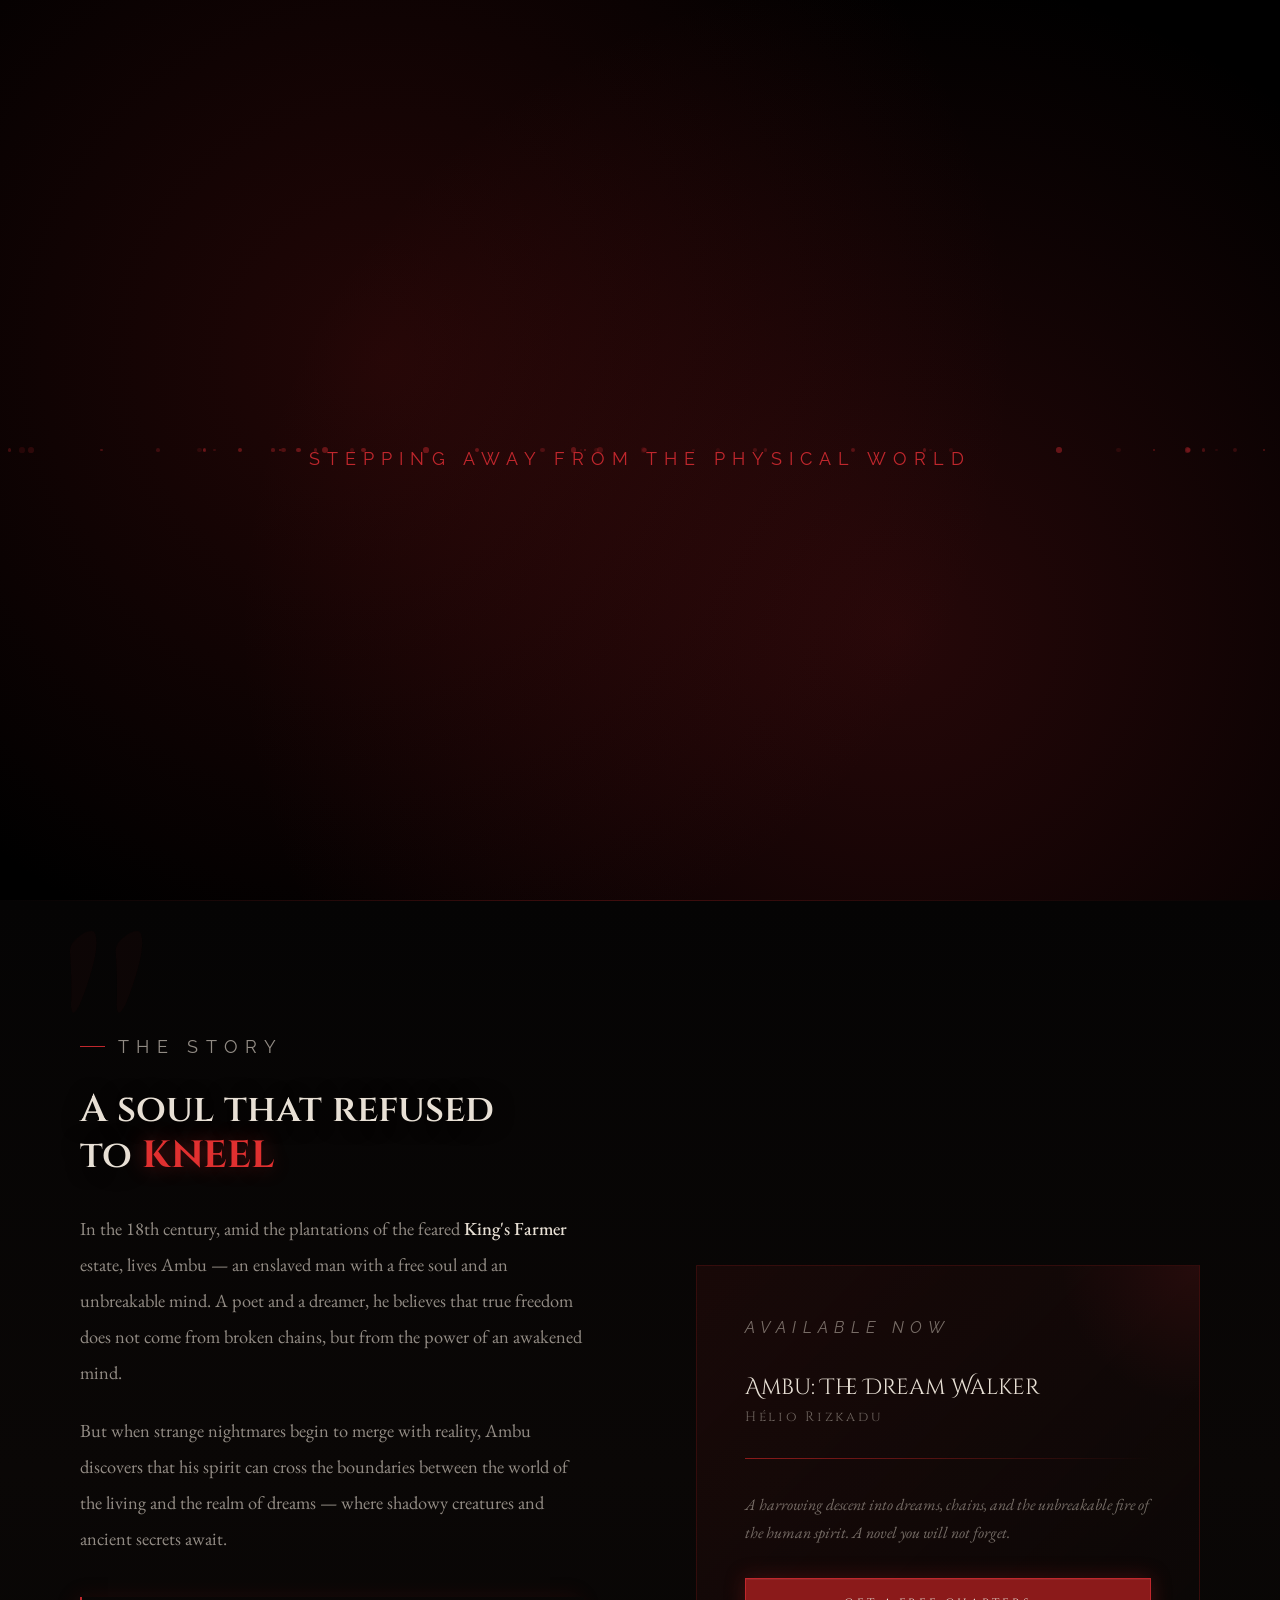
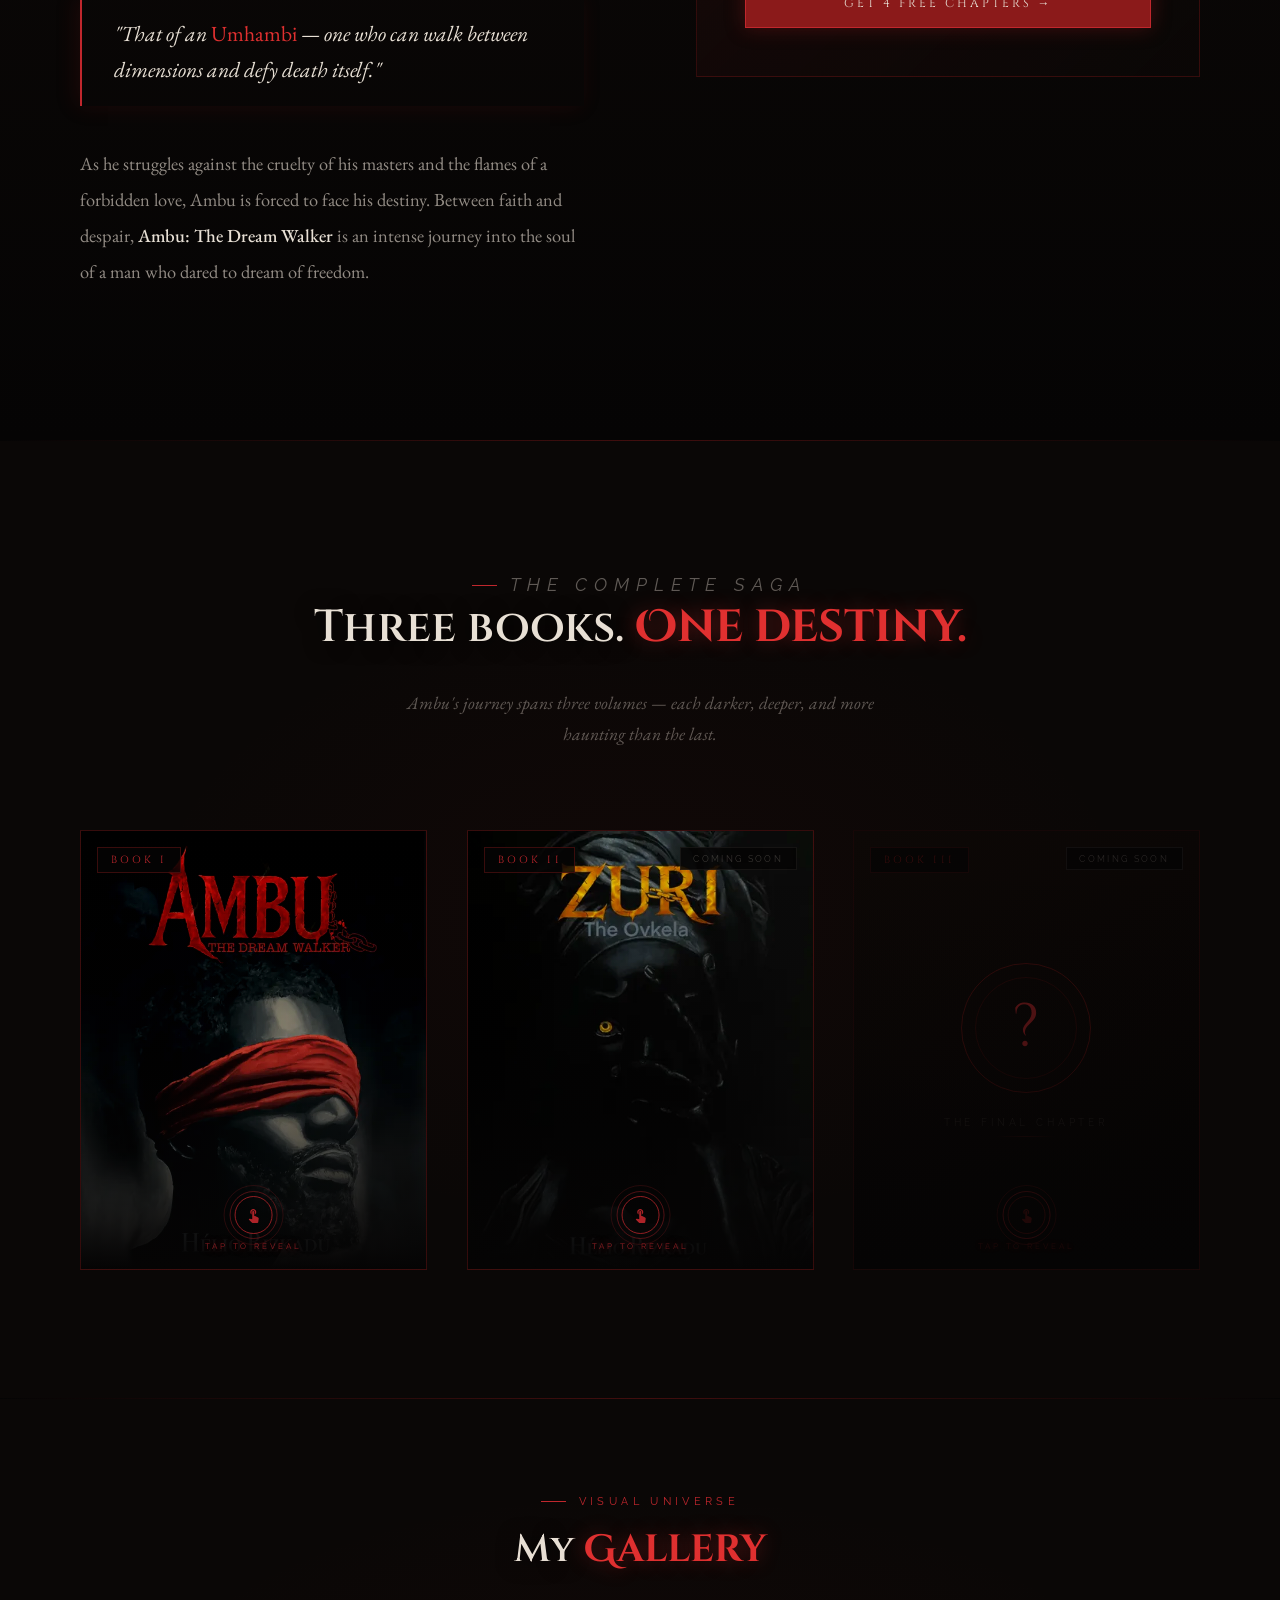
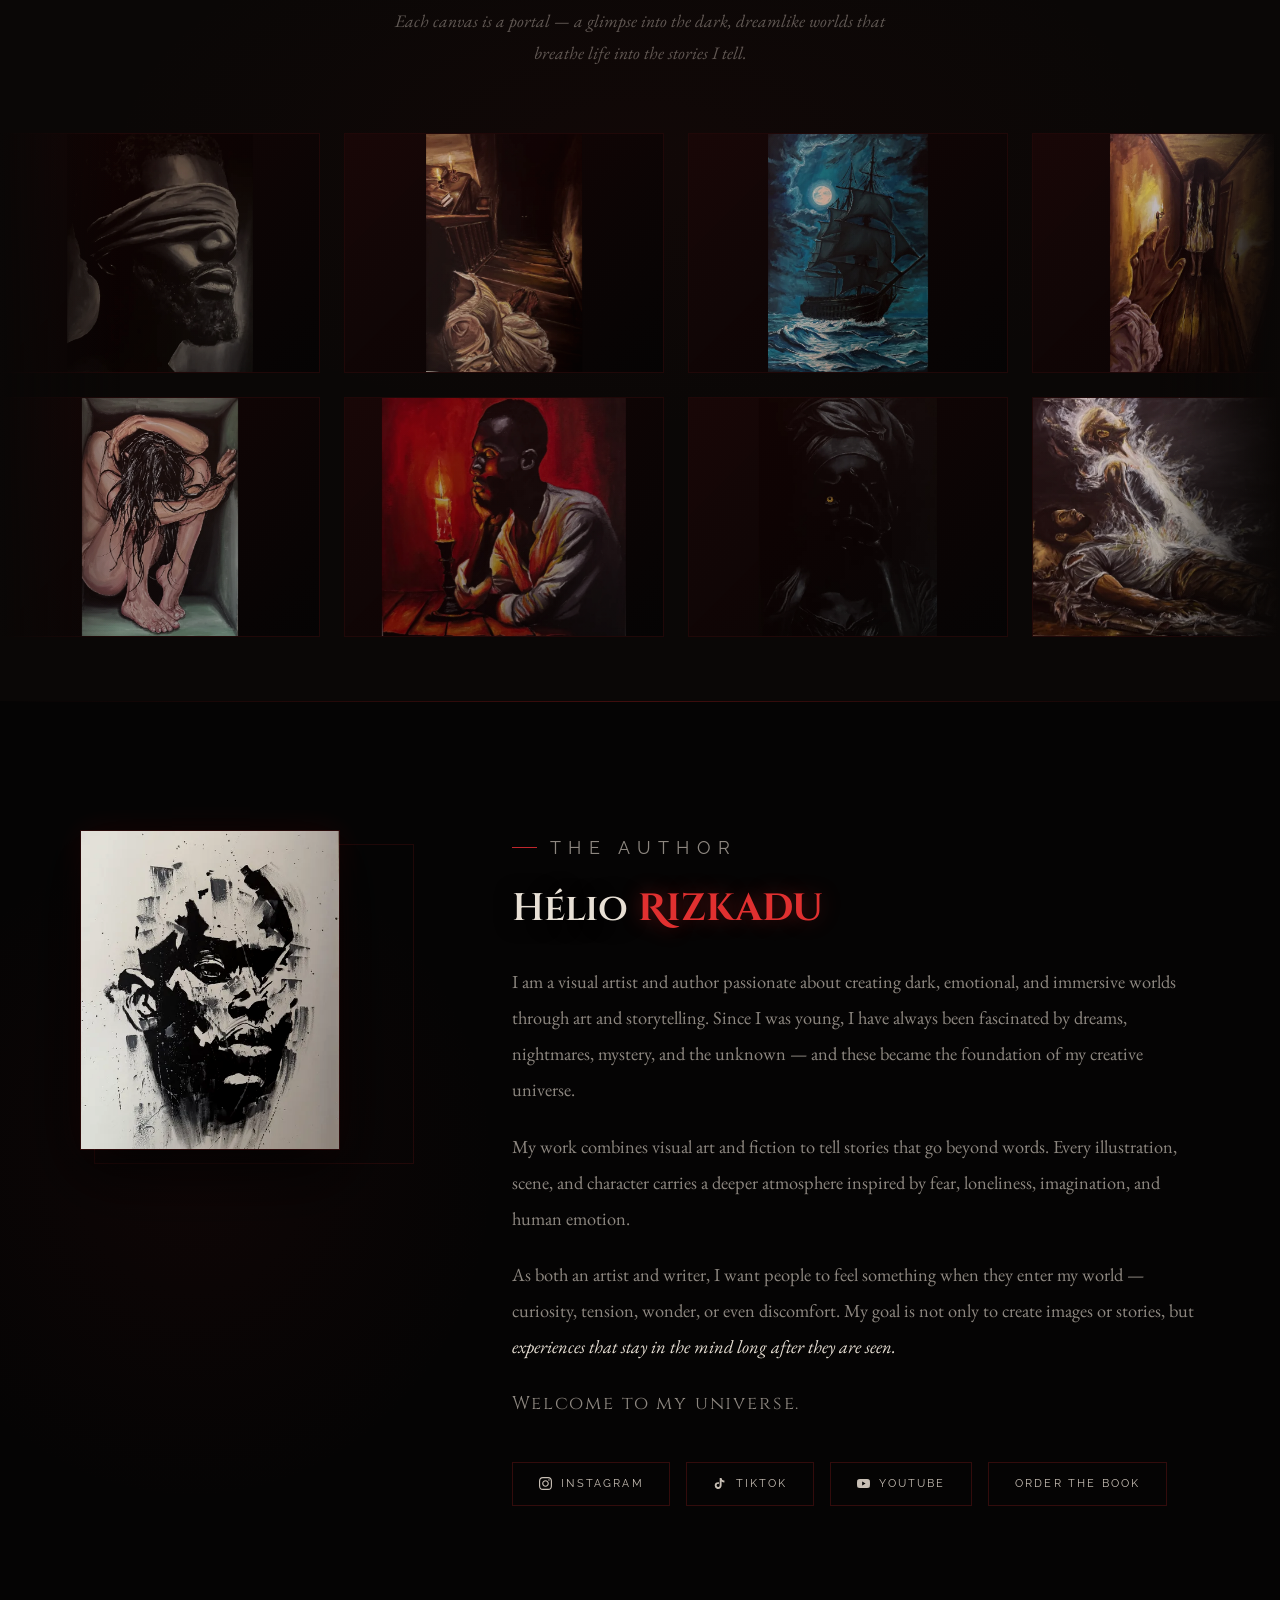
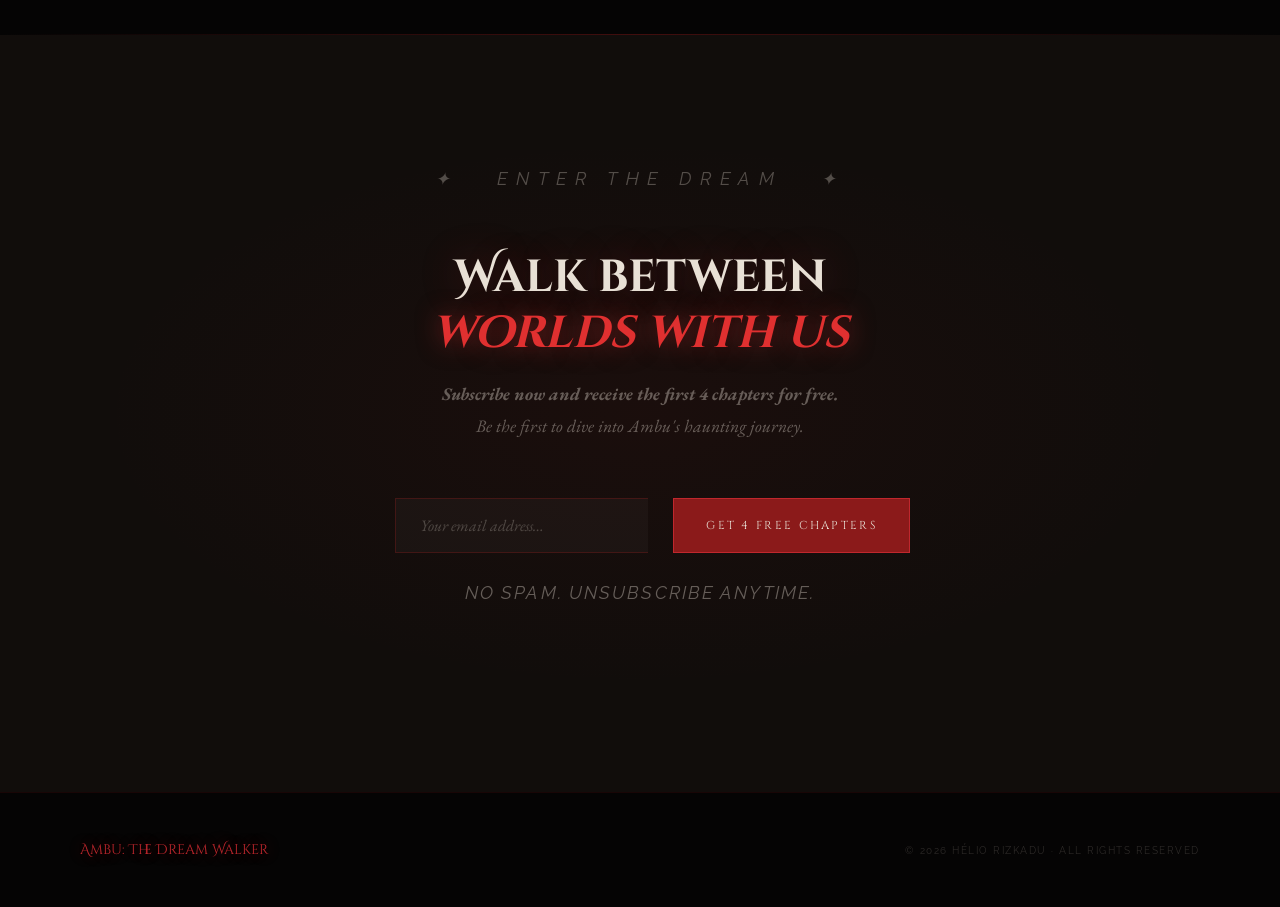
==== commit 0abc4cb2: "update livro 3" ====
--- a/index.html
+++ b/index.html
@@ -203,7 +203,6 @@
           <div class="saga-card-body">
             <div class="saga-card-title saga-card-title--dimmer">Ambu — Book III</div>
             <div class="saga-card-avail saga-card-avail--dimmer">The Final Reckoning</div>
-            <p class="saga-card-desc saga-card-desc--dimmer">Every dream, every sacrifice, every shadow leads to one inevitable end. The Umhambi faces his last crossing — and not all who dream can return.</p>
             <div class="saga-card-coming">
               <div class="saga-card-coming-rule saga-card-coming-rule--faint"></div>
               <span class="saga-card-coming-text saga-card-coming-text--faint">Coming Soon</span>
--- a/style.css
+++ b/style.css
@@ -832,23 +832,23 @@
 
 .saga-placeholder-ring {
   position: relative;
-  width: 90px; height: 90px;
+  width: 130px; height: 130px;
 }
 .saga-placeholder-ring-outer {
   position: absolute;
   inset: 0;
-  border: 1px solid rgba(139,26,26,.35);
+  border: 1px solid rgba(139,26,26,.5);
   border-radius: 50%;
   animation: pulse 3s ease-in-out infinite;
 }
-.saga-placeholder-ring-outer--faint { border-color: rgba(139,26,26,.2); animation-duration: 4s; }
+.saga-placeholder-ring-outer--faint { border-color: rgba(139,26,26,.3); animation-duration: 4s; }
 .saga-placeholder-ring-inner {
   position: absolute;
-  inset: 10px;
-  border: 1px solid rgba(139,26,26,.2);
+  inset: 14px;
+  border: 1px solid rgba(139,26,26,.25);
   border-radius: 50%;
 }
-.saga-placeholder-ring-inner--faint { border-color: rgba(139,26,26,.1); }
+.saga-placeholder-ring-inner--faint { border-color: rgba(139,26,26,.15); }
 .saga-placeholder-numeral {
   position: absolute;
   inset: 0;
@@ -856,10 +856,15 @@
   align-items: center;
   justify-content: center;
   font-family: 'Cinzel Decorative', serif;
-  font-size: 1.6rem;
-  color: rgba(139,26,26,.4);
-}
-.saga-placeholder-numeral--faint { color: rgba(139,26,26,.25); }
+  font-size: 3.8rem;
+  color: rgba(192,39,45,.55);
+  animation: glowPulse 3s ease-in-out infinite;
+}
+.saga-placeholder-numeral--faint { color: rgba(192,39,45,.45); }
+@keyframes glowPulse {
+  0%, 100% { text-shadow: 0 0 12px rgba(192,39,45,.2); opacity: .7; }
+  50%       { text-shadow: 0 0 28px rgba(224,48,48,.65); opacity: 1; }
+}
 
 .saga-placeholder-sub {
   text-align: center;
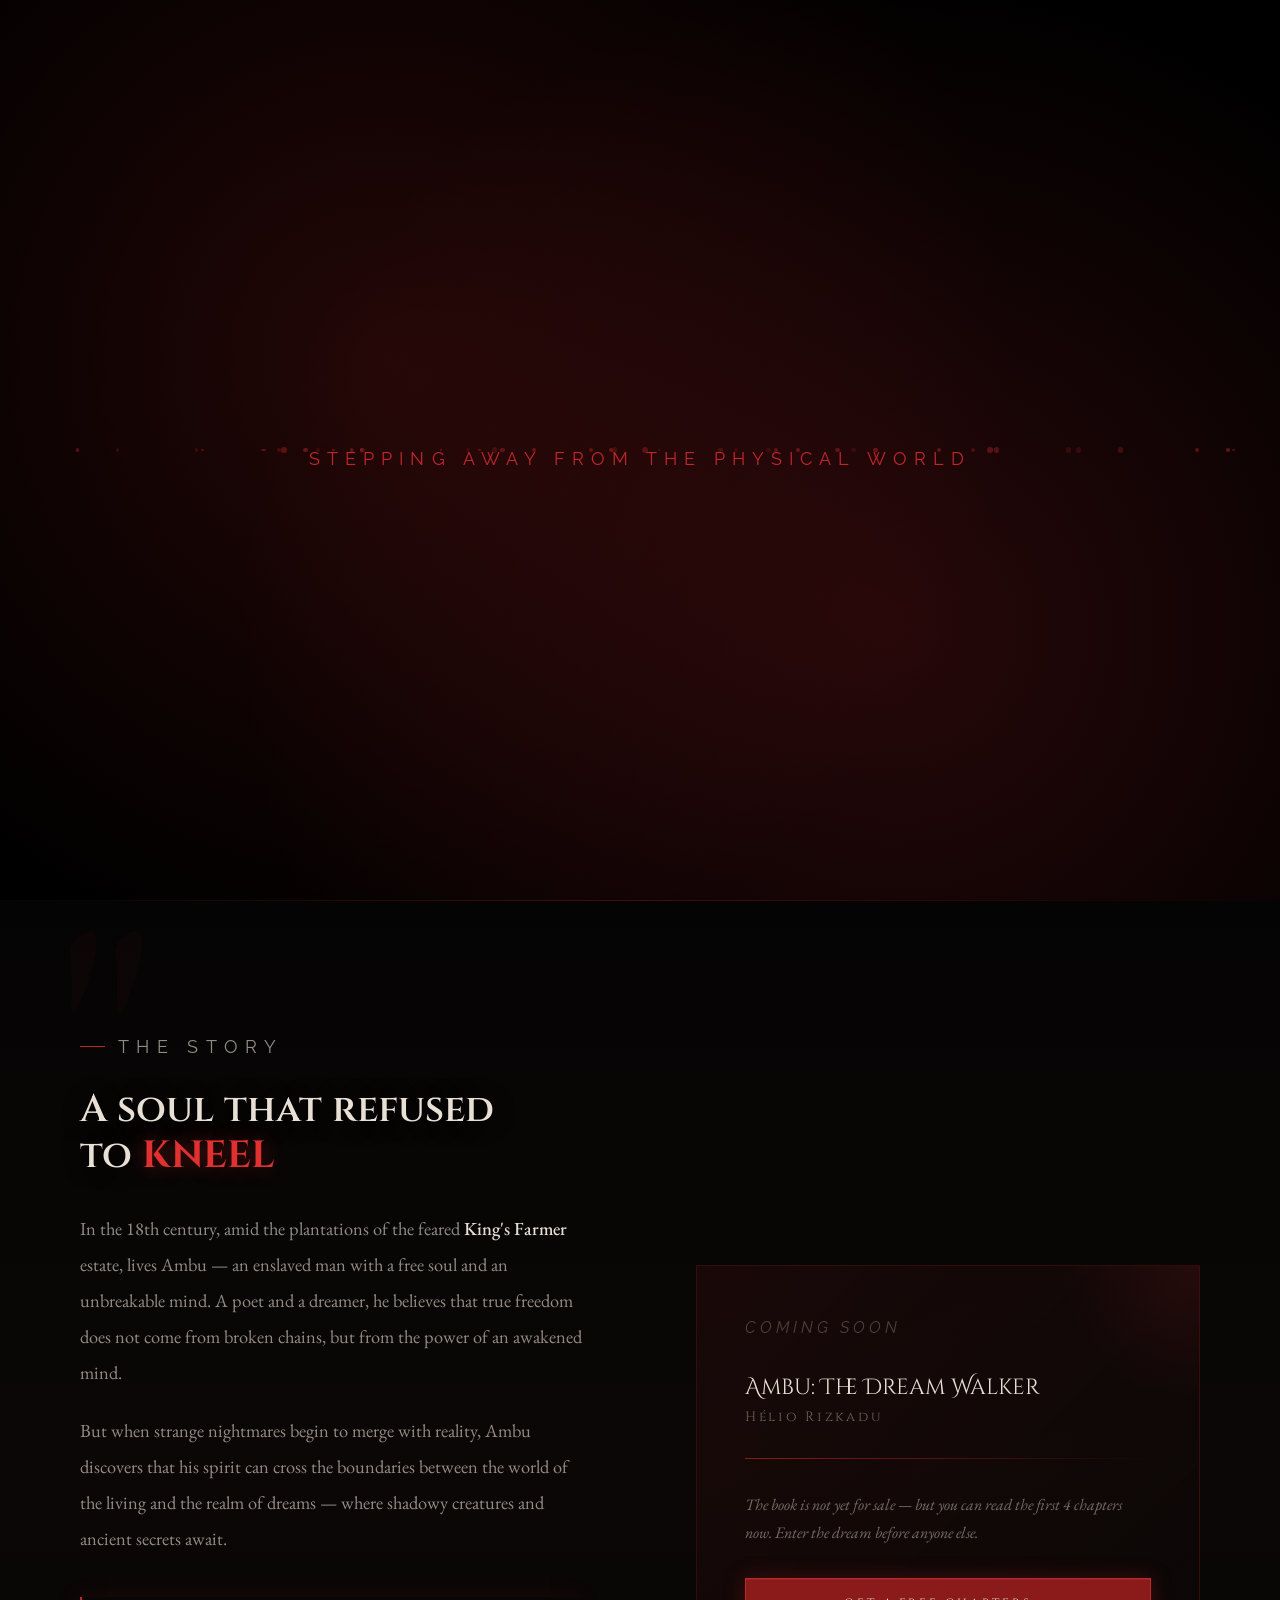
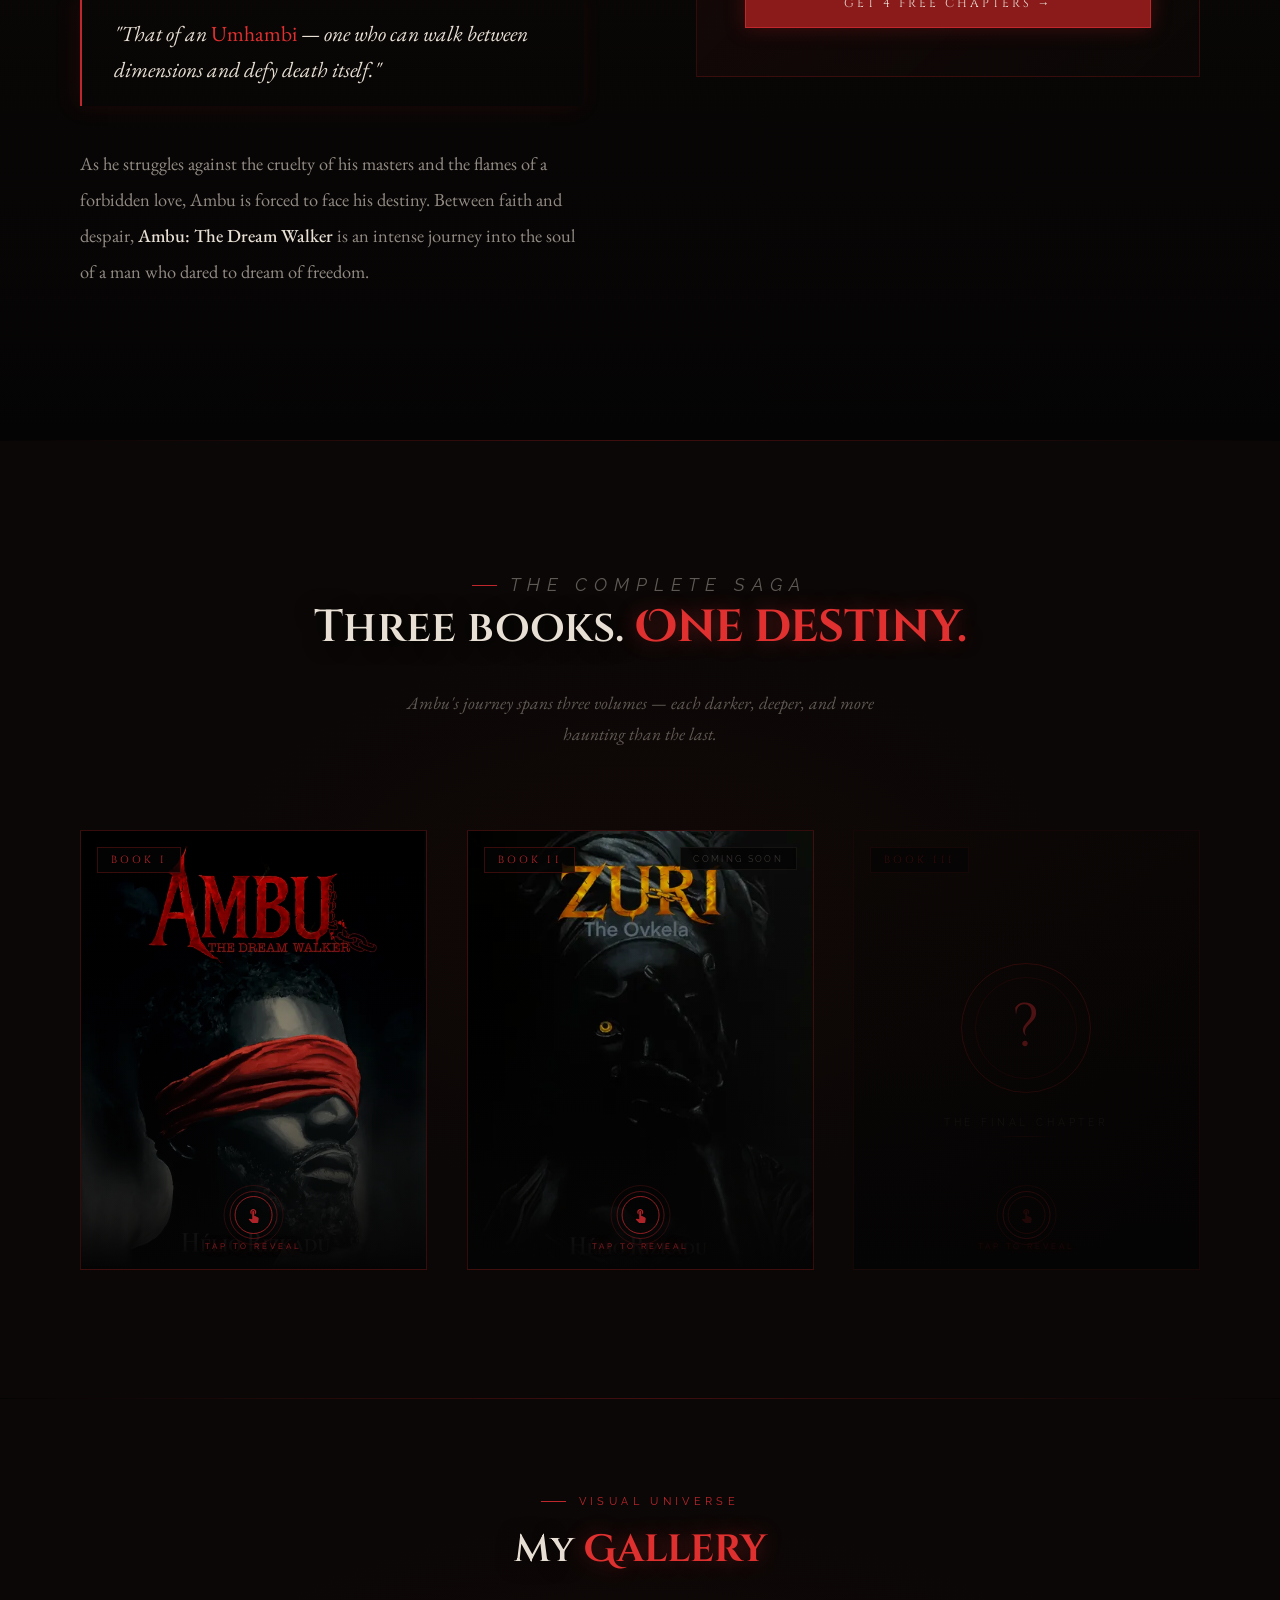
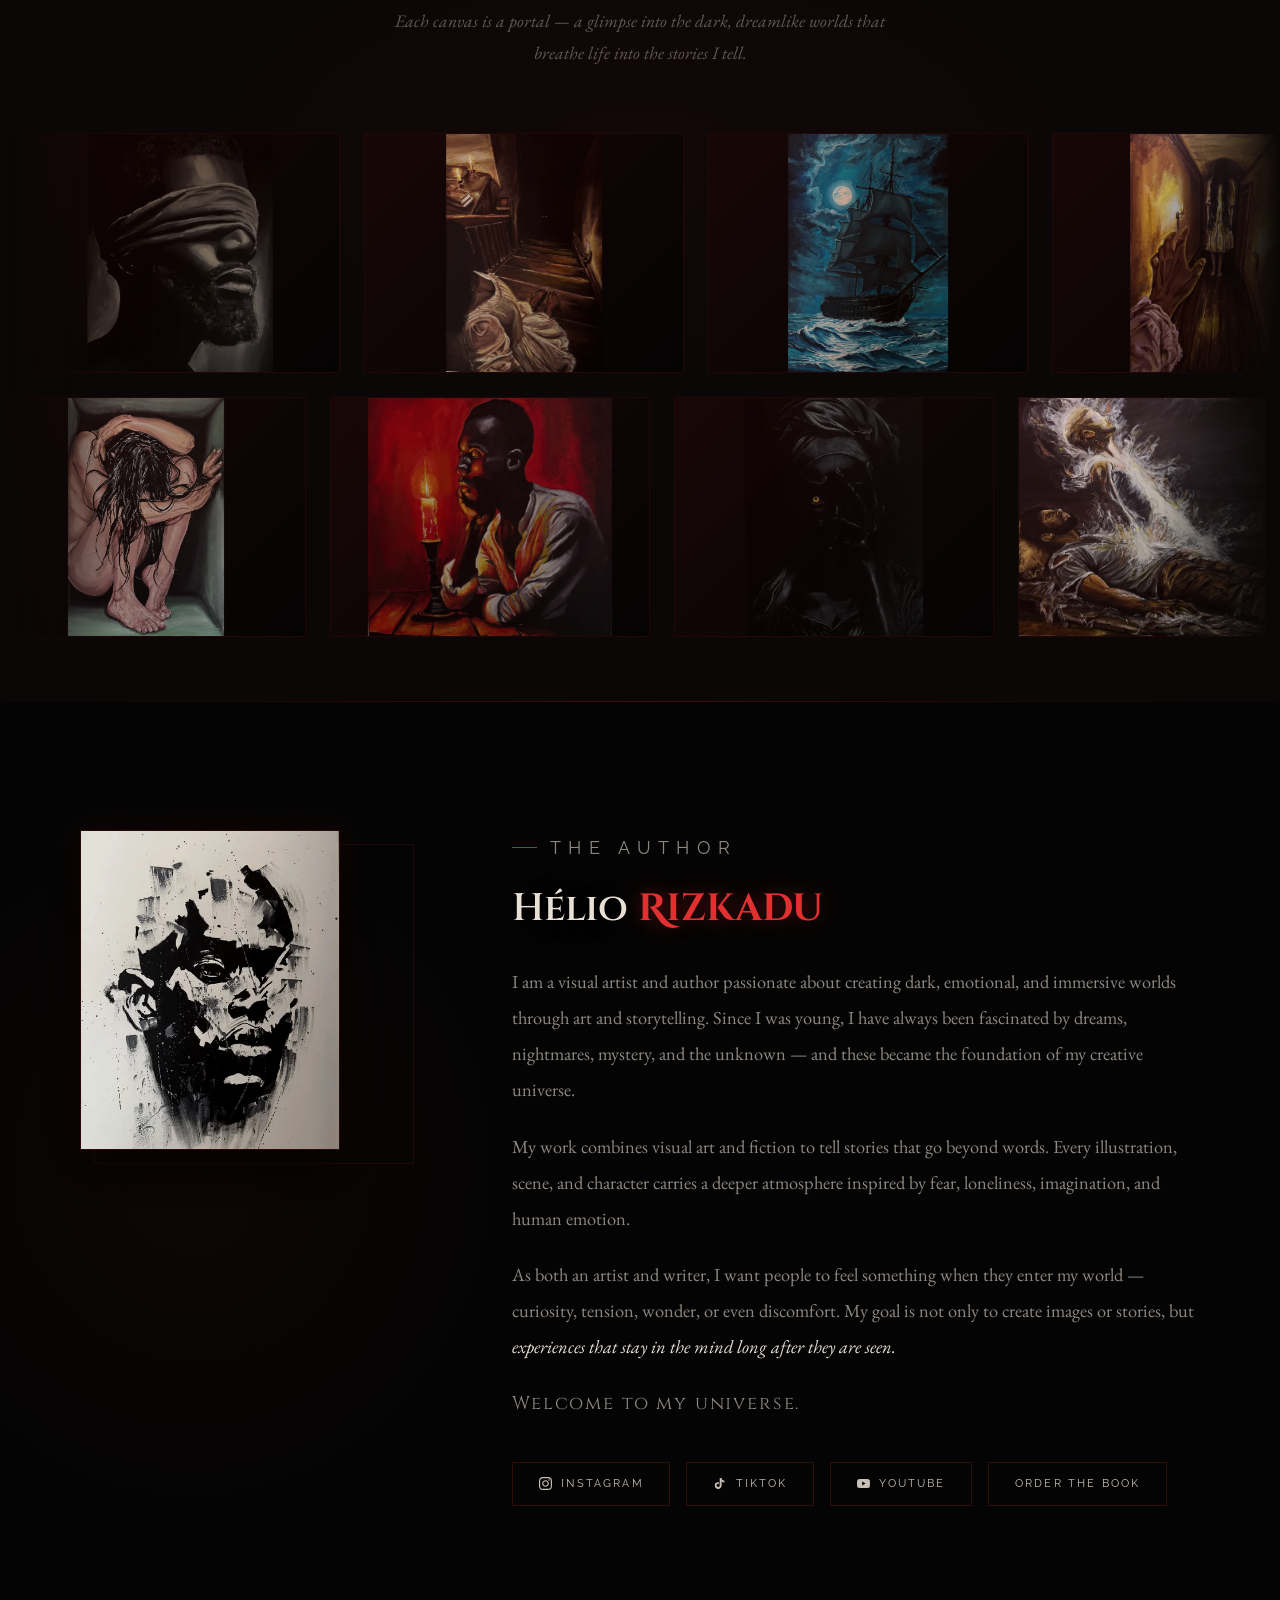
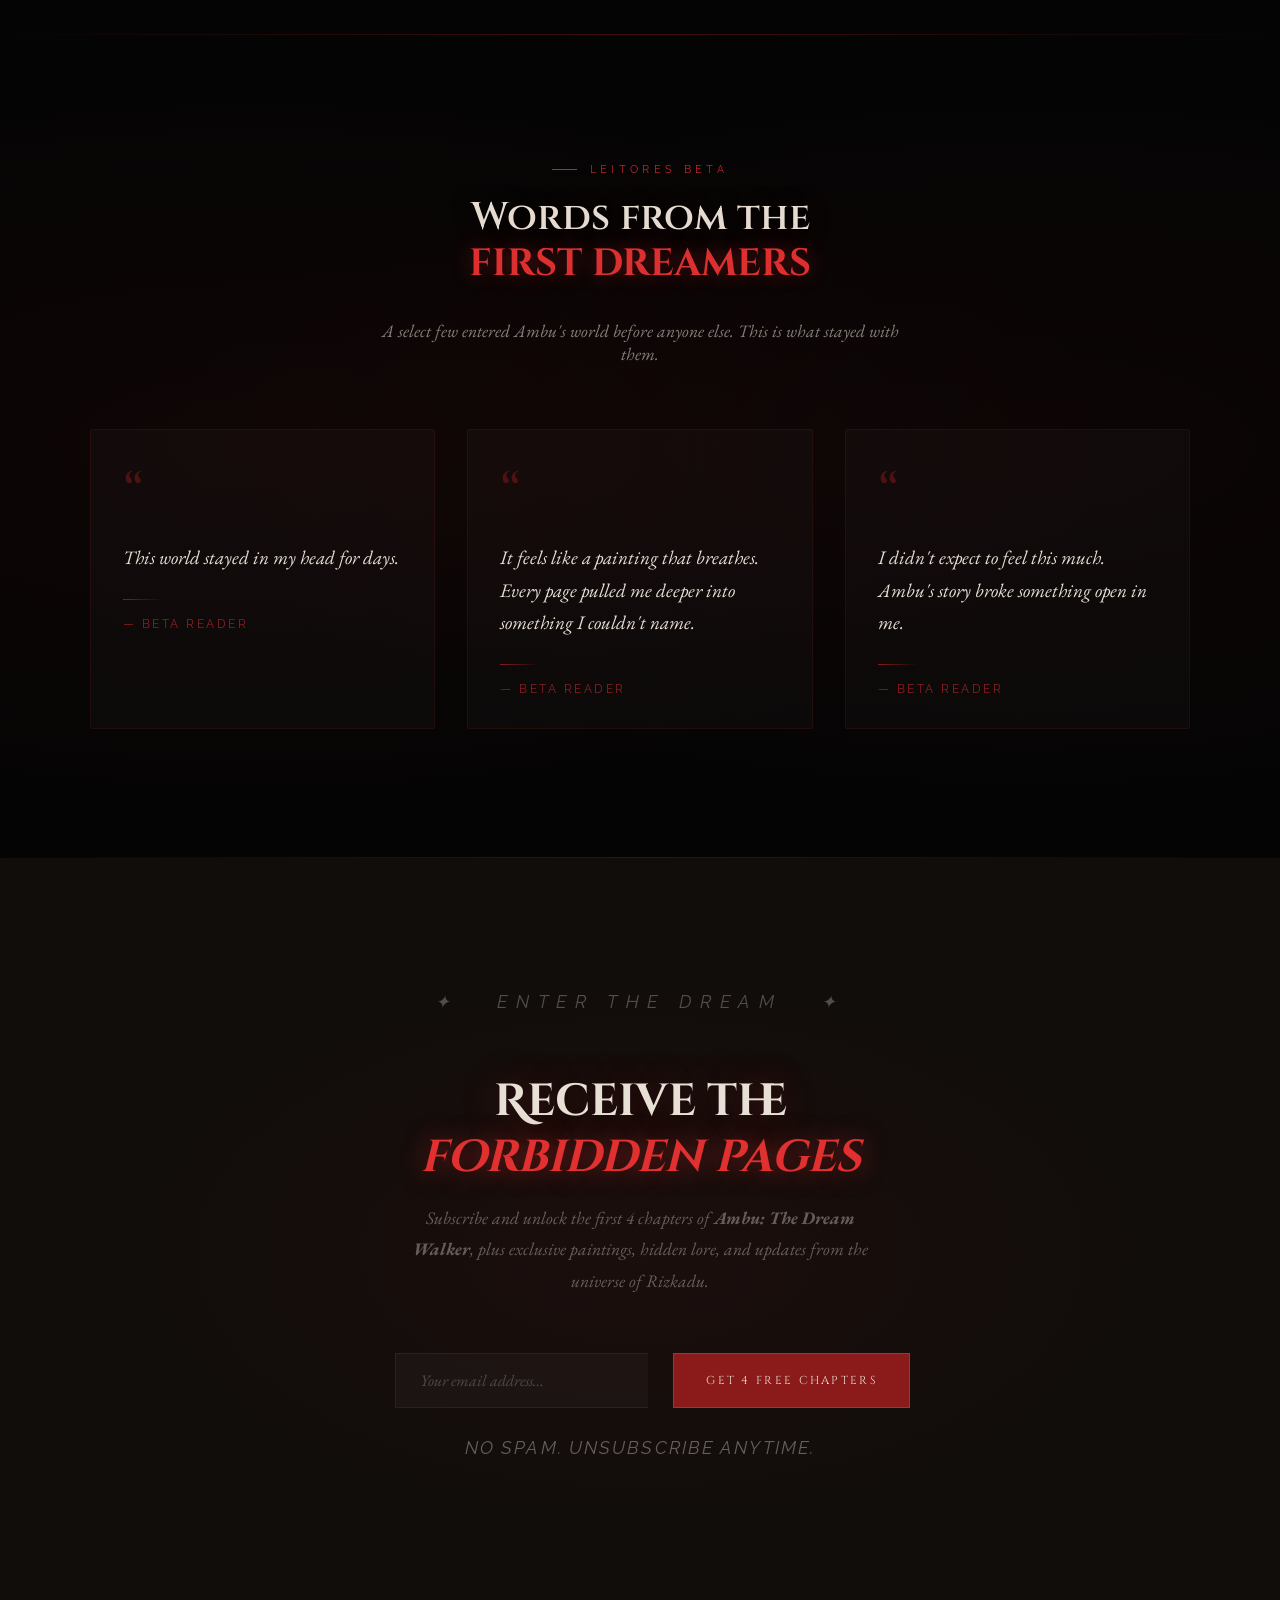
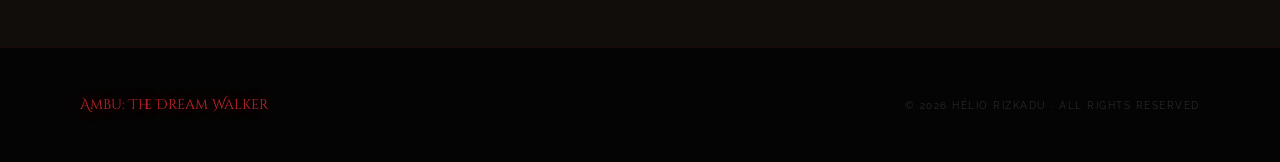
==== commit 89ea93e2: "n3w s3c" ====
--- a/index.html
+++ b/index.html
@@ -30,7 +30,7 @@
   <li role="none"><a href="#obras" role="menuitem">Gallery</a></li>
   <li role="none"><a href="#author" role="menuitem">The Author</a></li>
   <li role="none"><a href="#newsletter" role="menuitem">Stay Close</a></li>
-  <li role="none"><a href="#buy" class="nav-cta" role="menuitem">Get the Book</a></li>
+  <li role="none"><a href="#newsletter" class="nav-cta" role="menuitem">Get 4 Free Chapters</a></li>
 </ul>
 <nav id="mainNav">
   <a class="nav-logo" href="#">AMBU</a>
@@ -58,7 +58,7 @@
     <div class="hero-divider"></div>
     <p class="hero-tagline">Between faith and despair, poetry and horror — the story of a man who dared to dream of freedom in a world that demanded him on his knees.</p>
     <div class="hero-actions">
-      <a href="#buy" class="btn-blood"><span>Get Your Copy</span></a>
+      <a href="#newsletter" class="btn-blood"><span>Get 4 Free Chapters</span></a>
       <a href="#synopsis" class="btn-ghost-dark">Read the Story</a>
     </div>
   </div>
@@ -84,12 +84,12 @@
 
   <div class="reveal reveal-d" id="buy">
     <div class="buy-card">
-      <p class="buy-card-label">Available Now</p>
+      <p class="buy-card-label buy-card-label--soon">Coming Soon</p>
       <div class="buy-card-title">Ambu: The Dream Walker</div>
       <div class="buy-card-author">Hélio Rizkadu</div>
       <div class="buy-card-divider"></div>
-      <p>A harrowing descent into dreams, chains, and the unbreakable fire of the human spirit. A novel you will not forget.</p>
-      <a href="#newsletter" class="btn-blood"><span>Get 4 free chapters →</span></a>
+      <p>The book is not yet for sale — but you can read the first 4 chapters now. Enter the dream before anyone else.</p>
+      <a href="#newsletter" class="btn-blood"><span>Get 4 Free Chapters →</span></a>
     </div>
   </div>
 </section>
@@ -190,7 +190,6 @@
             </div>
             <div class="saga-card-fade"></div>
             <div class="saga-card-badge saga-card-badge--dimmer">Book III</div>
-            <div class="saga-card-status saga-card-status--faint">Coming Soon</div>
             <div class="saga-click-hint" style="opacity:.45">
               <div class="saga-click-hint-ring" style="border-color:rgba(139,26,26,.4)">
                 <svg class="saga-click-hint-icon" style="fill:rgba(139,26,26,.45)" viewBox="0 0 24 24" xmlns="http://www.w3.org/2000/svg"><path d="M9 11.24V7.5C9 6.12 10.12 5 11.5 5S14 6.12 14 7.5v3.74c1.21-.81 2-2.18 2-3.74C16 5.01 13.99 3 11.5 3S7 5.01 7 7.5c0 1.56.79 2.93 2 3.74zm9.84 4.63l-4.54-2.26c-.17-.07-.35-.11-.54-.11H13v-6c0-.83-.67-1.5-1.5-1.5S10 6.67 10 7.5v10.74l-3.43-.72c-.08-.01-.15-.03-.24-.03-.31 0-.59.13-.79.33l-.79.8 4.94 4.94c.27.27.65.44 1.06.44h6.79c.75 0 1.33-.55 1.44-1.28l.75-5.27c.01-.07.02-.14.02-.21 0-.62-.38-1.16-.91-1.41z"/></svg>
@@ -201,11 +200,10 @@
         </div>
         <div class="saga-card-back">
           <div class="saga-card-body">
-            <div class="saga-card-title saga-card-title--dimmer">Ambu — Book III</div>
-            <div class="saga-card-avail saga-card-avail--dimmer">The Final Reckoning</div>
+            <div class="saga-card-title saga-card-title--dimmer">Book III</div>
+            
             <div class="saga-card-coming">
               <div class="saga-card-coming-rule saga-card-coming-rule--faint"></div>
-              <span class="saga-card-coming-text saga-card-coming-text--faint">Coming Soon</span>
             </div>
           </div>
         </div>
@@ -294,11 +292,49 @@
 
 <div class="blood-border"></div>
 
+<!-- ==================== BETA READERS ==================== -->
+<section id="beta-readers">
+  <div class="beta-inner">
+    <div class="reveal">
+      <p class="section-eyebrow section-eyebrow--center">Leitores Beta</p>
+      <h2 class="section-heading" style="text-align:center">Words from the<br><em>first dreamers</em></h2>
+      <p class="beta-subtitle">A select few entered Ambu's world before anyone else. This is what stayed with them.</p>
+    </div>
+
+    <div class="beta-grid">
+
+      <div class="beta-card reveal">
+        <div class="beta-quote-mark">“</div>
+        <p class="beta-quote">This world stayed in my head for days.</p>
+        <div class="beta-divider"></div>
+        <p class="beta-author">— Beta Reader</p>
+      </div>
+
+      <div class="beta-card reveal">
+        <div class="beta-quote-mark">“</div>
+        <p class="beta-quote">It feels like a painting that breathes. Every page pulled me deeper into something I couldn't name.</p>
+        <div class="beta-divider"></div>
+        <p class="beta-author">— Beta Reader</p>
+      </div>
+
+      <div class="beta-card reveal">
+        <div class="beta-quote-mark">“</div>
+        <p class="beta-quote">I didn't expect to feel this much. Ambu's story broke something open in me.</p>
+        <div class="beta-divider"></div>
+        <p class="beta-author">— Beta Reader</p>
+      </div>
+
+    </div>
+  </div>
+</section>
+
+<div class="blood-border"></div>
+
 <section id="newsletter">
   <div class="newsletter-inner">
     <p class="newsletter-eyebrow">✦ &nbsp; ENTER THE DREAM &nbsp; ✦</p>
-    <h2>Walk between<br><em>worlds with us</em></h2>
-    <p><strong>Subscribe now and receive the first 4 chapters for free.</strong><br>Be the first to dive into Ambu's haunting journey.</p>
+    <h2>Receive the<br><em>forbidden pages</em></h2>
+    <p>Subscribe and unlock the first 4 chapters of <strong>Ambu: The Dream Walker</strong>, plus exclusive paintings, hidden lore, and updates from the universe of Rizkadu.</p>
 
     <!-- ConvertKit / Kit Form -->
     <div class="kit-form-wrapper">
--- a/style.css
+++ b/style.css
@@ -1934,3 +1934,122 @@
   }
 }
 
+/* ==================== BUY CARD — COMING SOON VARIANT ==================== */
+.buy-card-label--soon {
+  color: var(--ash);
+  opacity: 0.55;
+  letter-spacing: 0.25em;
+}
+
+/* ==================== BETA READERS ==================== */
+#beta-readers {
+  padding: 8rem 2rem;
+  position: relative;
+  overflow: hidden;
+}
+
+#beta-readers::before {
+  content: '';
+  position: absolute;
+  inset: 0;
+  background:
+    radial-gradient(ellipse at 20% 50%, rgba(139,26,26,0.08) 0%, transparent 60%),
+    radial-gradient(ellipse at 80% 50%, rgba(139,26,26,0.06) 0%, transparent 60%);
+  pointer-events: none;
+}
+
+.beta-inner {
+  max-width: 1100px;
+  margin: 0 auto;
+}
+
+.beta-subtitle {
+  text-align: center;
+  font-size: 1.1rem;
+  color: var(--ash);
+  opacity: 0.65;
+  max-width: 520px;
+  margin: 0.75rem auto 4rem;
+  font-style: italic;
+}
+
+.beta-grid {
+  display: grid;
+  grid-template-columns: repeat(3, 1fr);
+  gap: 2rem;
+}
+
+@media (max-width: 900px) {
+  .beta-grid { grid-template-columns: 1fr 1fr; }
+}
+
+@media (max-width: 580px) {
+  .beta-grid { grid-template-columns: 1fr; }
+  #beta-readers { padding: 5rem 1.5rem; }
+}
+
+.beta-card {
+  background: rgba(255,255,255,0.025);
+  border: 1px solid rgba(139,26,26,0.18);
+  border-radius: 2px;
+  padding: 2.5rem 2rem 2rem;
+  position: relative;
+  transition: border-color 0.4s ease, background 0.4s ease, transform 0.4s ease;
+}
+
+.beta-card::before {
+  content: '';
+  position: absolute;
+  inset: 0;
+  background: linear-gradient(135deg, rgba(139,26,26,0.06) 0%, transparent 60%);
+  opacity: 0;
+  transition: opacity 0.4s ease;
+  pointer-events: none;
+  border-radius: 2px;
+}
+
+.beta-card:hover {
+  border-color: rgba(192,39,45,0.35);
+  background: rgba(255,255,255,0.04);
+  transform: translateY(-4px);
+}
+
+.beta-card:hover::before {
+  opacity: 1;
+}
+
+.beta-quote-mark {
+  font-family: 'Cinzel Decorative', serif;
+  font-size: 4rem;
+  line-height: 1;
+  color: var(--blood);
+  opacity: 0.5;
+  margin-bottom: 0.5rem;
+  display: block;
+}
+
+.beta-quote {
+  font-family: 'EB Garamond', serif;
+  font-size: 1.2rem;
+  font-style: italic;
+  line-height: 1.7;
+  color: var(--bone);
+  margin-bottom: 1.5rem;
+}
+
+.beta-divider {
+  width: 2.5rem;
+  height: 1px;
+  background: linear-gradient(to right, var(--blood), transparent);
+  margin-bottom: 1rem;
+}
+
+.beta-author {
+  font-family: 'Raleway', sans-serif;
+  font-size: 0.78rem;
+  letter-spacing: 0.2em;
+  text-transform: uppercase;
+  color: var(--blood-bright);
+  opacity: 0.7;
+}
+
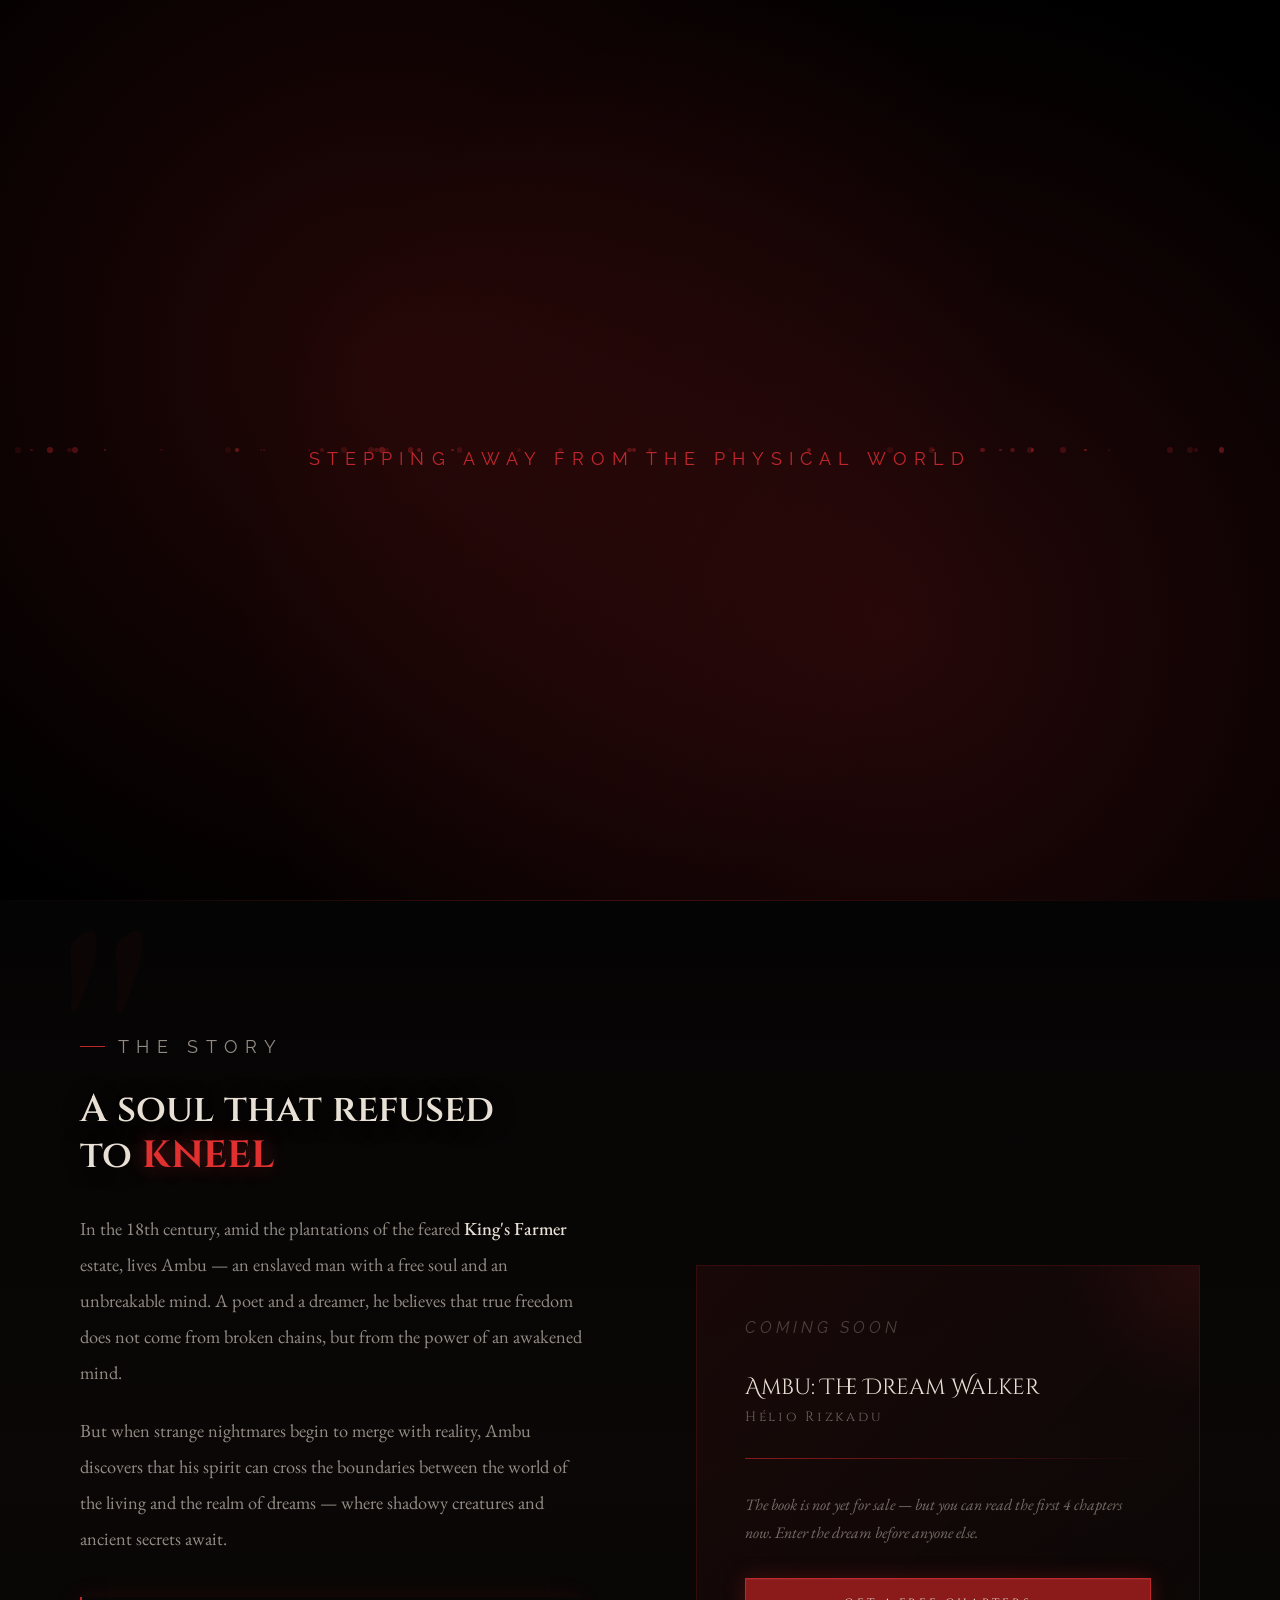
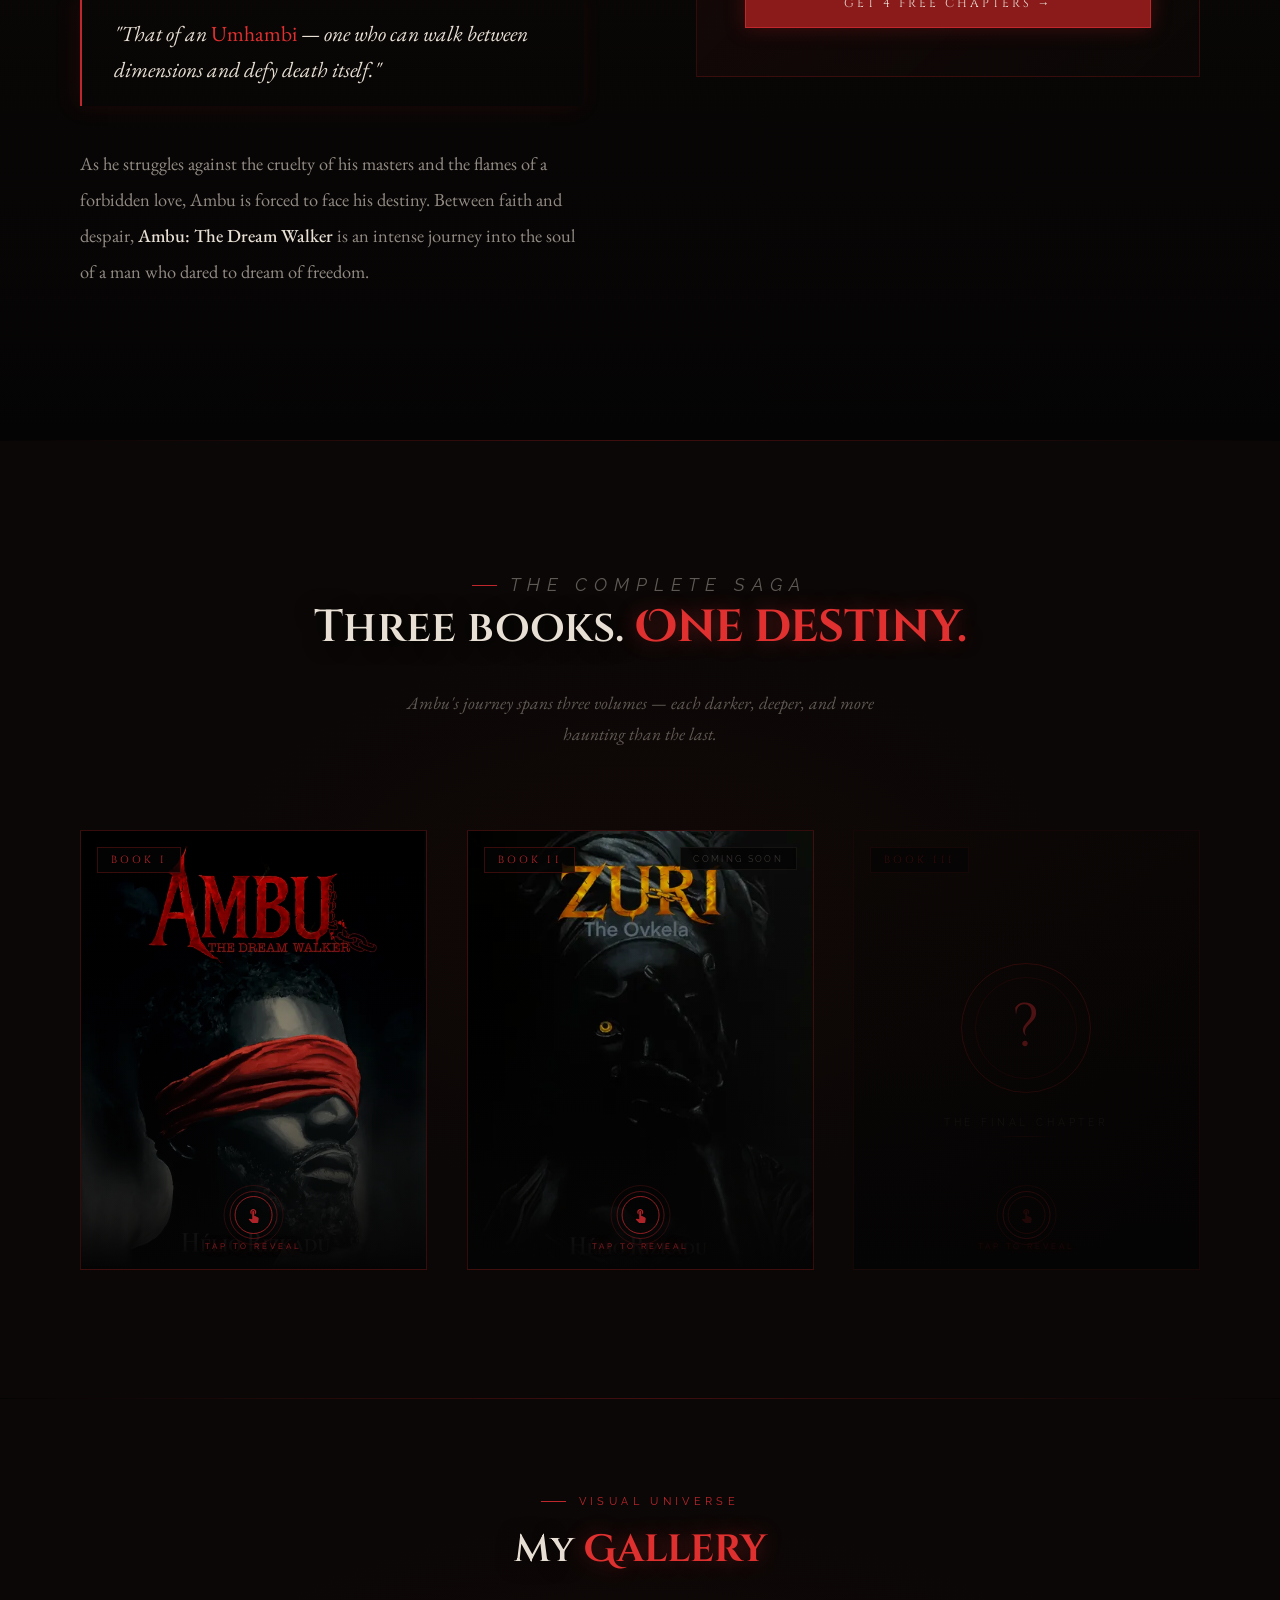
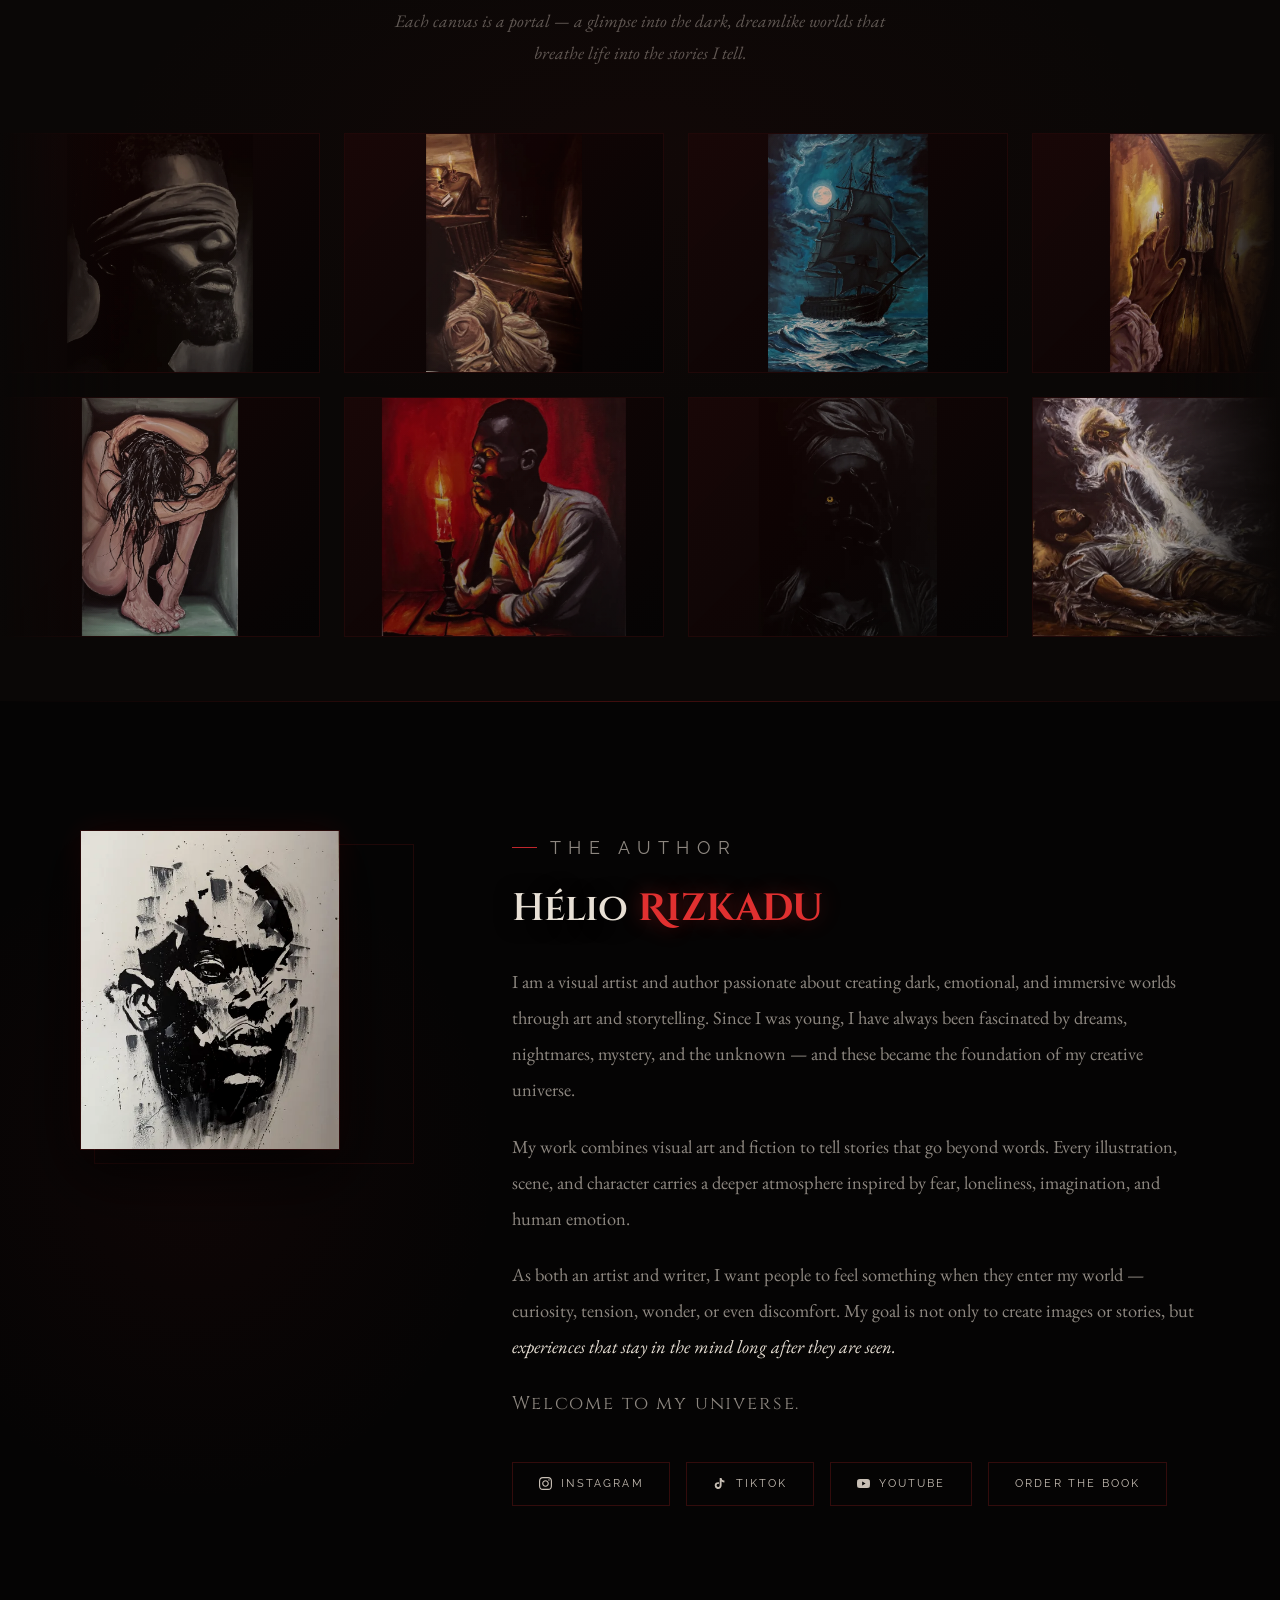
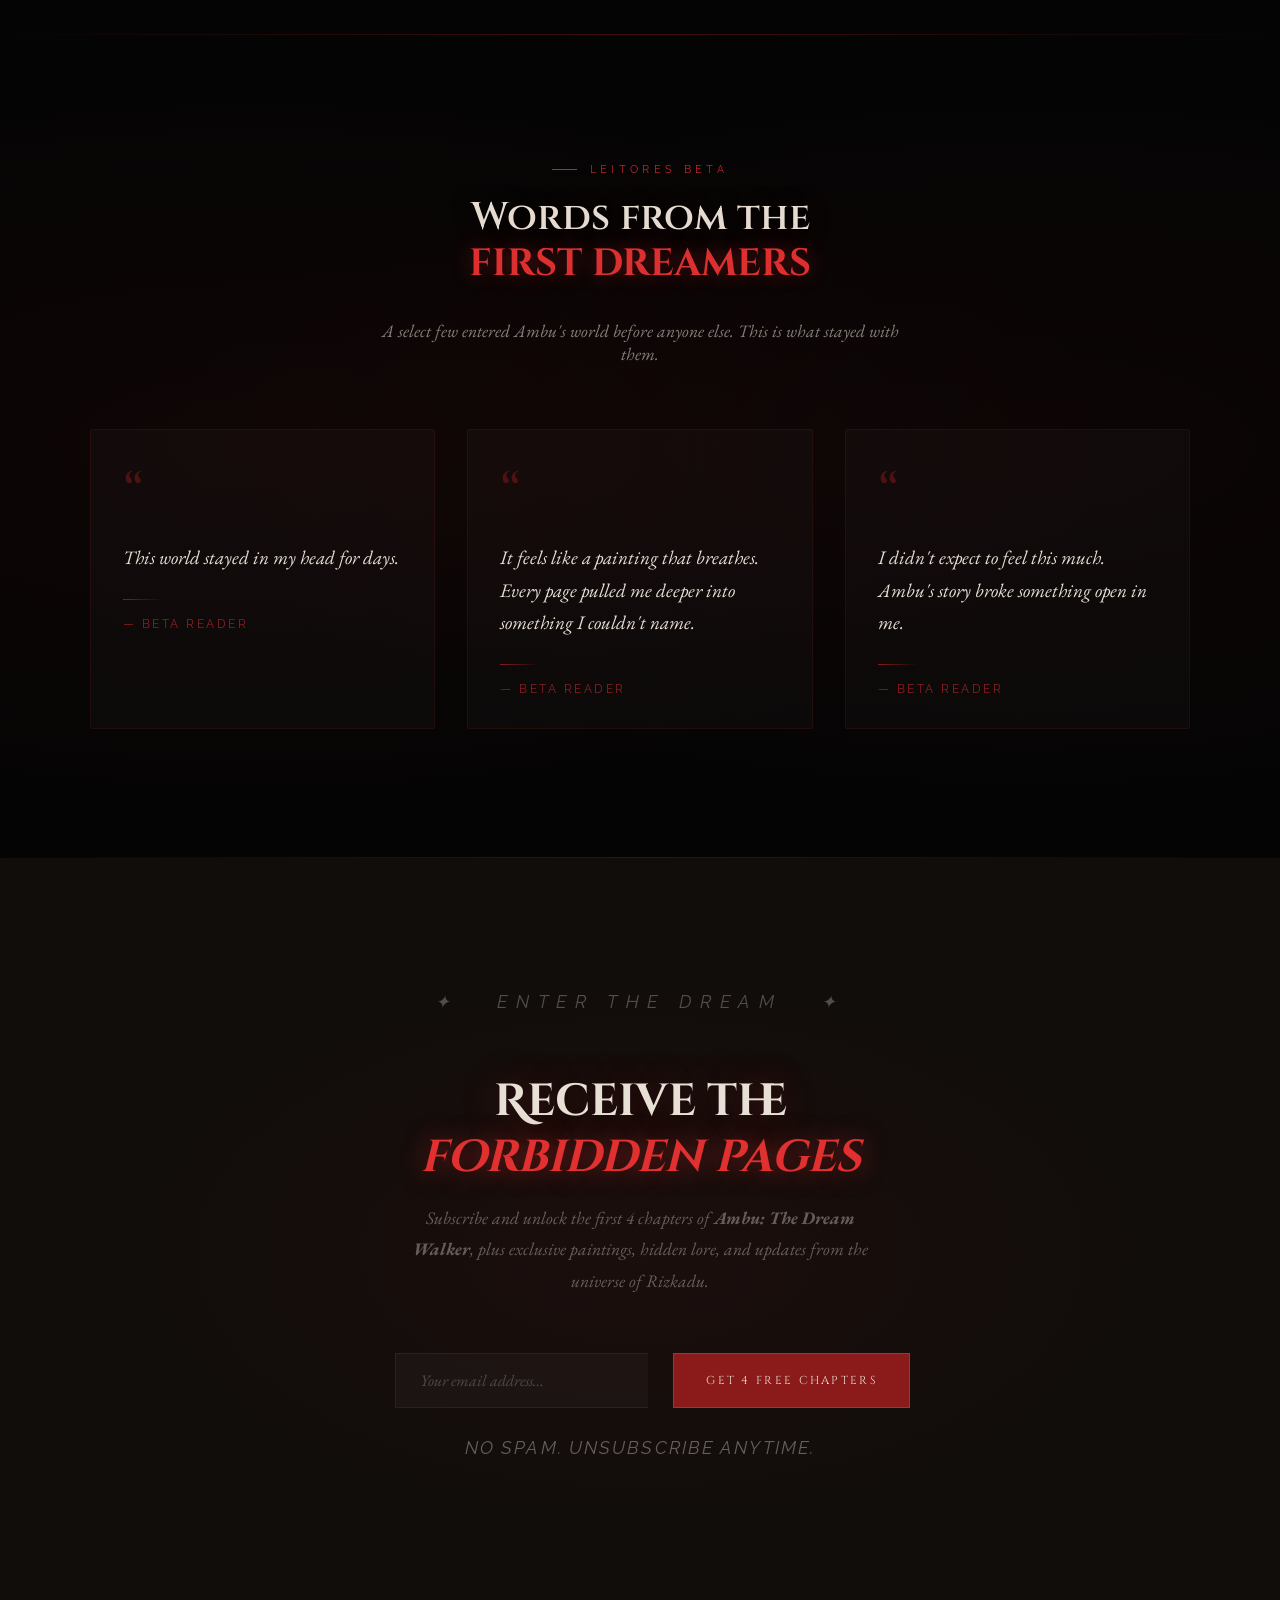
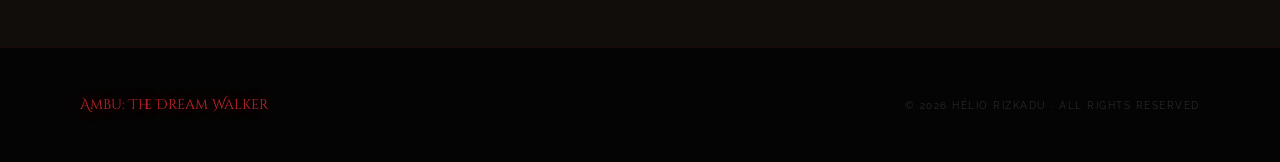
==== commit 45f7c56a: "add seo" ====
--- a/index.html
+++ b/index.html
@@ -3,14 +3,52 @@
 <head>
 <meta charset="UTF-8">
 <meta name="viewport" content="width=device-width, initial-scale=1.0">
-<meta name="description" content="Ambu: The Dream Walker — a dark historical fantasy novel by Hélio Rizkadu. Between faith and despair, the story of a man who dared to dream of freedom.">
-<meta property="og:title" content="Ambu: The Dream Walker — Hélio Rizkadu">
-<meta property="og:description" content="A harrowing descent into dreams, chains, and the unbreakable fire of the human spirit.">
-<meta property="og:type" content="website">
-<title>Ambu: The Dream Walker — Hélio Rizkadu</title>
-<link href="https://fonts.googleapis.com/css2?family=Cinzel+Decorative:wght@400;700&family=Cinzel:wght@400;600;700&family=EB+Garamond:ital,wght@0,400;0,500;1,400;1,500&family=Raleway:wght@300;400;500&display=swap" rel="stylesheet">
+
+<!-- SEO: Title & Description -->
+<title>Ambu: The Dream Walker | Dark Fantasy Novel by Hélio Rizkadu</title>
+<meta name="description" content="Discover Ambu: The Dream Walker, a dark fantasy novel blending poetry, horror, historical fiction and original paintings by Hélio Rizkadu. Get 4 free chapters now.">
+<meta name="keywords" content="Ambu The Dream Walker, Hélio Rizkadu, dark fantasy novel, historical fiction, African spirituality, dream walker, poetry horror, dark fantasy book">
+<meta name="author" content="Hélio Rizkadu">
+<link rel="canonical" href="https://www.rizkadu.com/">
+
+<!-- Open Graph (Facebook / WhatsApp) -->
+<meta property="og:type" content="book">
+<meta property="og:title" content="Ambu: The Dream Walker | Dark Fantasy Novel by Hélio Rizkadu">
+<meta property="og:description" content="Discover Ambu: The Dream Walker, a dark fantasy novel blending poetry, horror, historical fiction and original paintings. Get 4 free chapters now.">
+<meta property="og:image" content="https://www.rizkadu.com/Ambu.webp">
+<meta property="og:url" content="https://www.rizkadu.com/">
+<meta property="og:site_name" content="Rizkadu — Ambu: The Dream Walker">
+<meta property="book:author" content="Hélio Rizkadu">
+
+<!-- Twitter Card -->
+<meta name="twitter:card" content="summary_large_image">
+<meta name="twitter:title" content="Ambu: The Dream Walker | Dark Fantasy Novel by Hélio Rizkadu">
+<meta name="twitter:description" content="A dark fantasy novel blending poetry, horror, historical fiction and original paintings. Get 4 free chapters now.">
+<meta name="twitter:image" content="https://www.rizkadu.com/Ambu.webp">
+
+<!-- Schema.org JSON-LD -->
+<script type="application/ld+json">
+{
+  "@context": "https://schema.org",
+  "@type": "Book",
+  "name": "Ambu: The Dream Walker",
+  "description": "A dark historical fantasy novel blending poetry, horror, and African spirituality. In the 18th century, an enslaved man discovers he can cross the boundary between the living world and the realm of dreams.",
+  "author": {
+    "@type": "Person",
+    "name": "Hélio Rizkadu",
+    "url": "https://www.rizkadu.com/#author"
+  },
+  "image": "https://www.rizkadu.com/Ambu.webp",
+  "url": "https://www.rizkadu.com/",
+  "genre": ["Dark Fantasy", "Historical Fiction", "Horror"],
+  "inLanguage": "en",
+  "bookFormat": "https://schema.org/EBook"
+}
+</script>
+
 <link rel="preconnect" href="https://fonts.googleapis.com">
 <link rel="preconnect" href="https://fonts.gstatic.com" crossorigin>
+<link href="https://fonts.googleapis.com/css2?family=Cinzel+Decorative:wght@400;700&family=Cinzel:wght@400;600;700&family=EB+Garamond:ital,wght@0,400;0,500;1,400;1,500&family=Raleway:wght@300;400;500&display=swap" rel="stylesheet">
 <link rel="stylesheet" href="style.css">
 </head>
 <body>
@@ -65,7 +103,7 @@
 
   <div class="hero-cover">
     <div class="cover-frame">
-      <img src="Ambu.webp" alt="Ambu: The Dream Walker — Book Cover" class="cover-img" fetchpriority="high" />
+      <img src="Ambu.webp" alt="Ambu: The Dream Walker — official dark fantasy book cover by Hélio Rizkadu" class="cover-img" fetchpriority="high" />
     </div>
   </div>
 </section>
@@ -112,7 +150,7 @@
       <div class="saga-card-inner">
         <div class="saga-card-front">
           <div class="saga-card-media">
-            <img src="Ambu.webp" alt="Book I Cover" class="saga-card-img" loading="lazy" />
+            <img src="Ambu.webp" alt="Book I: Ambu The Dream Walker — dark fantasy novel cover" class="saga-card-img" loading="lazy" />
             <div class="saga-card-fade"></div>
             <div class="saga-card-badge">Book I</div>
             <div class="saga-click-hint">
@@ -142,7 +180,7 @@
       <div class="saga-card-inner">
         <div class="saga-card-front">
           <div class="saga-card-media">
-            <img src="zuri.webp" alt="Book II Cover" class="saga-card-img" loading="lazy" />
+            <img src="zuri.webp" alt="Book II: Ambu — Zuri, dark fantasy novel sequel cover" class="saga-card-img" loading="lazy" />
             <div class="saga-card-fade"></div>
             <div class="saga-card-badge">Book II</div>
             <div class="saga-card-status">Coming Soon</div>
@@ -229,31 +267,31 @@
     <!-- Row 1 -->
     <div class="carousel-row-wrap" data-speed="1">
       <div class="carousel-row">
-        <div class="carousel-slide"><img src="telas/tela1.webp" alt="Obra 1" loading="lazy" /><div class="slide-overlay"></div></div>
-        <div class="carousel-slide"><img src="telas/tela2.webp" alt="Obra 2" loading="lazy" /><div class="slide-overlay"></div></div>
-        <div class="carousel-slide"><img src="telas/tela3.webp" alt="Obra 3" loading="lazy" /><div class="slide-overlay"></div></div>
-        <div class="carousel-slide"><img src="telas/tela4.webp" alt="Obra 4" loading="lazy" /><div class="slide-overlay"></div></div>
-        <div class="carousel-slide"><img src="telas/tela5.webp" alt="Obra 5" loading="lazy" /><div class="slide-overlay"></div></div>
+        <div class="carousel-slide"><img src="telas/tela1.webp" alt="Dark fantasy painting by Rizkadu — dreamlike scene from Ambu: The Dream Walker" loading="lazy" /><div class="slide-overlay"></div></div>
+        <div class="carousel-slide"><img src="telas/tela2.webp" alt="Original dark fantasy artwork by Hélio Rizkadu — atmospheric painting with dark tones" loading="lazy" /><div class="slide-overlay"></div></div>
+        <div class="carousel-slide"><img src="telas/tela3.webp" alt="Dark fantasy illustration by Rizkadu — haunting figure in a surreal landscape" loading="lazy" /><div class="slide-overlay"></div></div>
+        <div class="carousel-slide"><img src="telas/tela4.webp" alt="Original painting by Hélio Rizkadu — dark fantasy concept art from the Ambu saga" loading="lazy" /><div class="slide-overlay"></div></div>
+        <div class="carousel-slide"><img src="telas/tela5.webp" alt="Dark fantasy artwork by Rizkadu — mystical painting inspired by African spirituality" loading="lazy" /><div class="slide-overlay"></div></div>
         <!-- Duplicates for seamless loop -->
-        <div class="carousel-slide"><img src="telas/tela1.webp" alt="Obra 1" loading="lazy" /><div class="slide-overlay"></div></div>
-        <div class="carousel-slide"><img src="telas/tela2.webp" alt="Obra 2" loading="lazy" /><div class="slide-overlay"></div></div>
-        <div class="carousel-slide"><img src="telas/tela3.webp" alt="Obra 3" loading="lazy" /><div class="slide-overlay"></div></div>
-        <div class="carousel-slide"><img src="telas/tela4.webp" alt="Obra 4" loading="lazy" /><div class="slide-overlay"></div></div>
-        <div class="carousel-slide"><img src="telas/tela5.webp" alt="Obra 5" loading="lazy" /><div class="slide-overlay"></div></div>
+        <div class="carousel-slide"><img src="telas/tela1.webp" alt="Dark fantasy painting by Rizkadu — dreamlike scene from Ambu: The Dream Walker" loading="lazy" /><div class="slide-overlay"></div></div>
+        <div class="carousel-slide"><img src="telas/tela2.webp" alt="Original dark fantasy artwork by Hélio Rizkadu — atmospheric painting with dark tones" loading="lazy" /><div class="slide-overlay"></div></div>
+        <div class="carousel-slide"><img src="telas/tela3.webp" alt="Dark fantasy illustration by Rizkadu — haunting figure in a surreal landscape" loading="lazy" /><div class="slide-overlay"></div></div>
+        <div class="carousel-slide"><img src="telas/tela4.webp" alt="Original painting by Hélio Rizkadu — dark fantasy concept art from the Ambu saga" loading="lazy" /><div class="slide-overlay"></div></div>
+        <div class="carousel-slide"><img src="telas/tela5.webp" alt="Dark fantasy artwork by Rizkadu — mystical painting inspired by African spirituality" loading="lazy" /><div class="slide-overlay"></div></div>
       </div>
     </div>
     <!-- Row 2 (reverse direction, different speed) -->
     <div class="carousel-row-wrap" data-speed="0.7">
       <div class="carousel-row carousel-row--reverse">
-        <div class="carousel-slide"><img src="telas/tela9.webp" alt="Obra 6" loading="lazy" /><div class="slide-overlay"></div></div>
-        <div class="carousel-slide"><img src="telas/tela8.webp" alt="Obra 7" loading="lazy" /><div class="slide-overlay"></div></div>
-        <div class="carousel-slide"><img src="telas/tela7.webp" alt="Obra 8" loading="lazy" /><div class="slide-overlay"></div></div>
-        <div class="carousel-slide"><img src="telas/tela6.webp" alt="Obra 9" loading="lazy" /><div class="slide-overlay"></div></div>
+        <div class="carousel-slide"><img src="telas/tela9.webp" alt="Painting by Hélio Rizkadu — expressionist figure study in dark fantasy style" loading="lazy" /><div class="slide-overlay"></div></div>
+        <div class="carousel-slide"><img src="telas/tela8.webp" alt="Dark fantasy oil painting by Rizkadu — chiaroscuro candlelight study" loading="lazy" /><div class="slide-overlay"></div></div>
+        <div class="carousel-slide"><img src="telas/tela7.webp" alt="Minimalist dark fantasy portrait by Hélio Rizkadu — golden eye in darkness" loading="lazy" /><div class="slide-overlay"></div></div>
+        <div class="carousel-slide"><img src="telas/tela6.webp" alt="Dark fantasy concept art by Rizkadu — ethereal dreamcore painting" loading="lazy" /><div class="slide-overlay"></div></div>
         <!-- Duplicates for seamless loop -->
-        <div class="carousel-slide"><img src="telas/tela9.webp" alt="Obra 6" loading="lazy" /><div class="slide-overlay"></div></div>
-        <div class="carousel-slide"><img src="telas/tela8.webp" alt="Obra 7" loading="lazy" /><div class="slide-overlay"></div></div>
-        <div class="carousel-slide"><img src="telas/tela7.webp" alt="Obra 8" loading="lazy" /><div class="slide-overlay"></div></div>
-        <div class="carousel-slide"><img src="telas/tela6.webp" alt="Obra 9" loading="lazy" /><div class="slide-overlay"></div></div>
+        <div class="carousel-slide"><img src="telas/tela9.webp" alt="Painting by Hélio Rizkadu — expressionist figure study in dark fantasy style" loading="lazy" /><div class="slide-overlay"></div></div>
+        <div class="carousel-slide"><img src="telas/tela8.webp" alt="Dark fantasy oil painting by Rizkadu — chiaroscuro candlelight study" loading="lazy" /><div class="slide-overlay"></div></div>
+        <div class="carousel-slide"><img src="telas/tela7.webp" alt="Minimalist dark fantasy portrait by Hélio Rizkadu — golden eye in darkness" loading="lazy" /><div class="slide-overlay"></div></div>
+        <div class="carousel-slide"><img src="telas/tela6.webp" alt="Dark fantasy concept art by Rizkadu — ethereal dreamcore painting" loading="lazy" /><div class="slide-overlay"></div></div>
       </div>
     </div>
   </div>
@@ -263,7 +301,7 @@
 
 <section id="author">
   <div class="author-frame reveal">
-    <img src="rizkdo.webp" alt="Hélio Rizkadu — Author" class="author-photo" loading="lazy" />
+    <img src="rizkdo.webp" alt="Hélio Rizkadu — author and visual artist, creator of Ambu: The Dream Walker" class="author-photo" loading="lazy" />
   </div>
   <div class="author-bio reveal reveal-d">
     <p class="section-eyebrow">The Author</p>
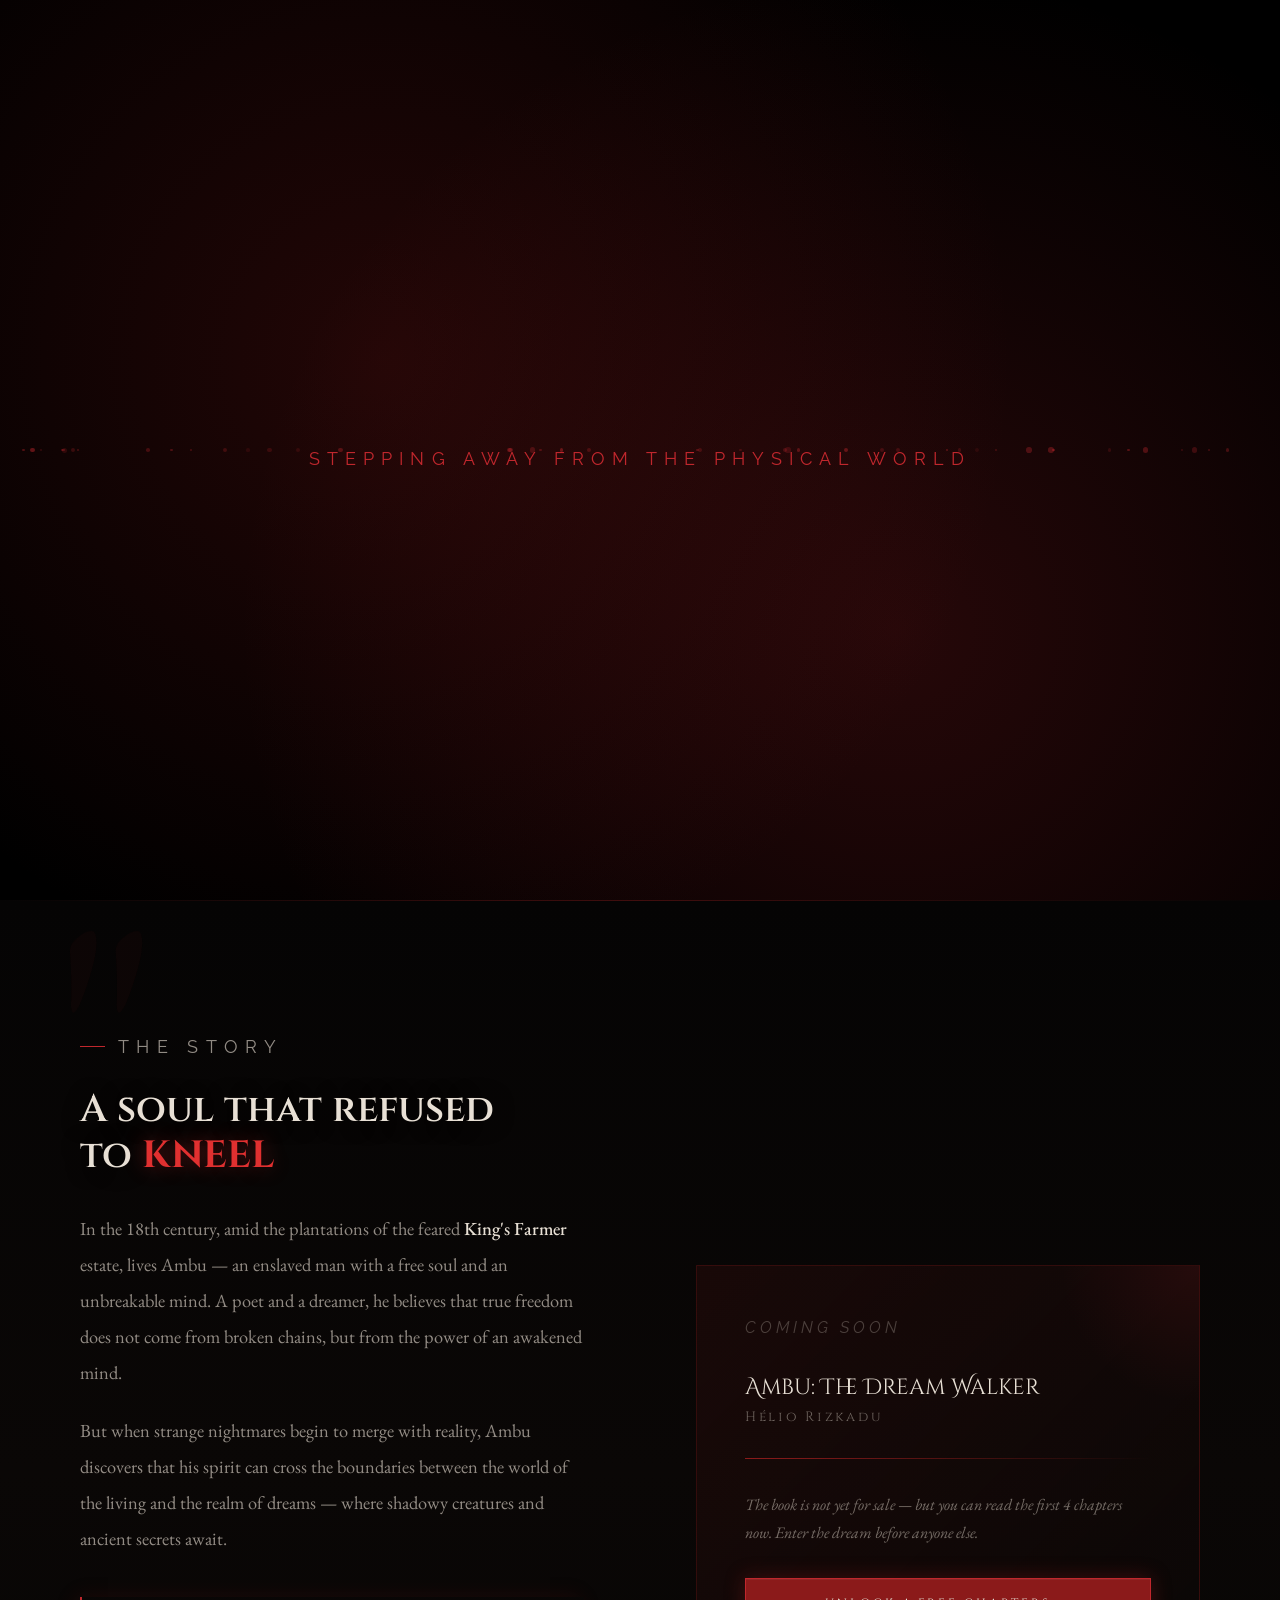
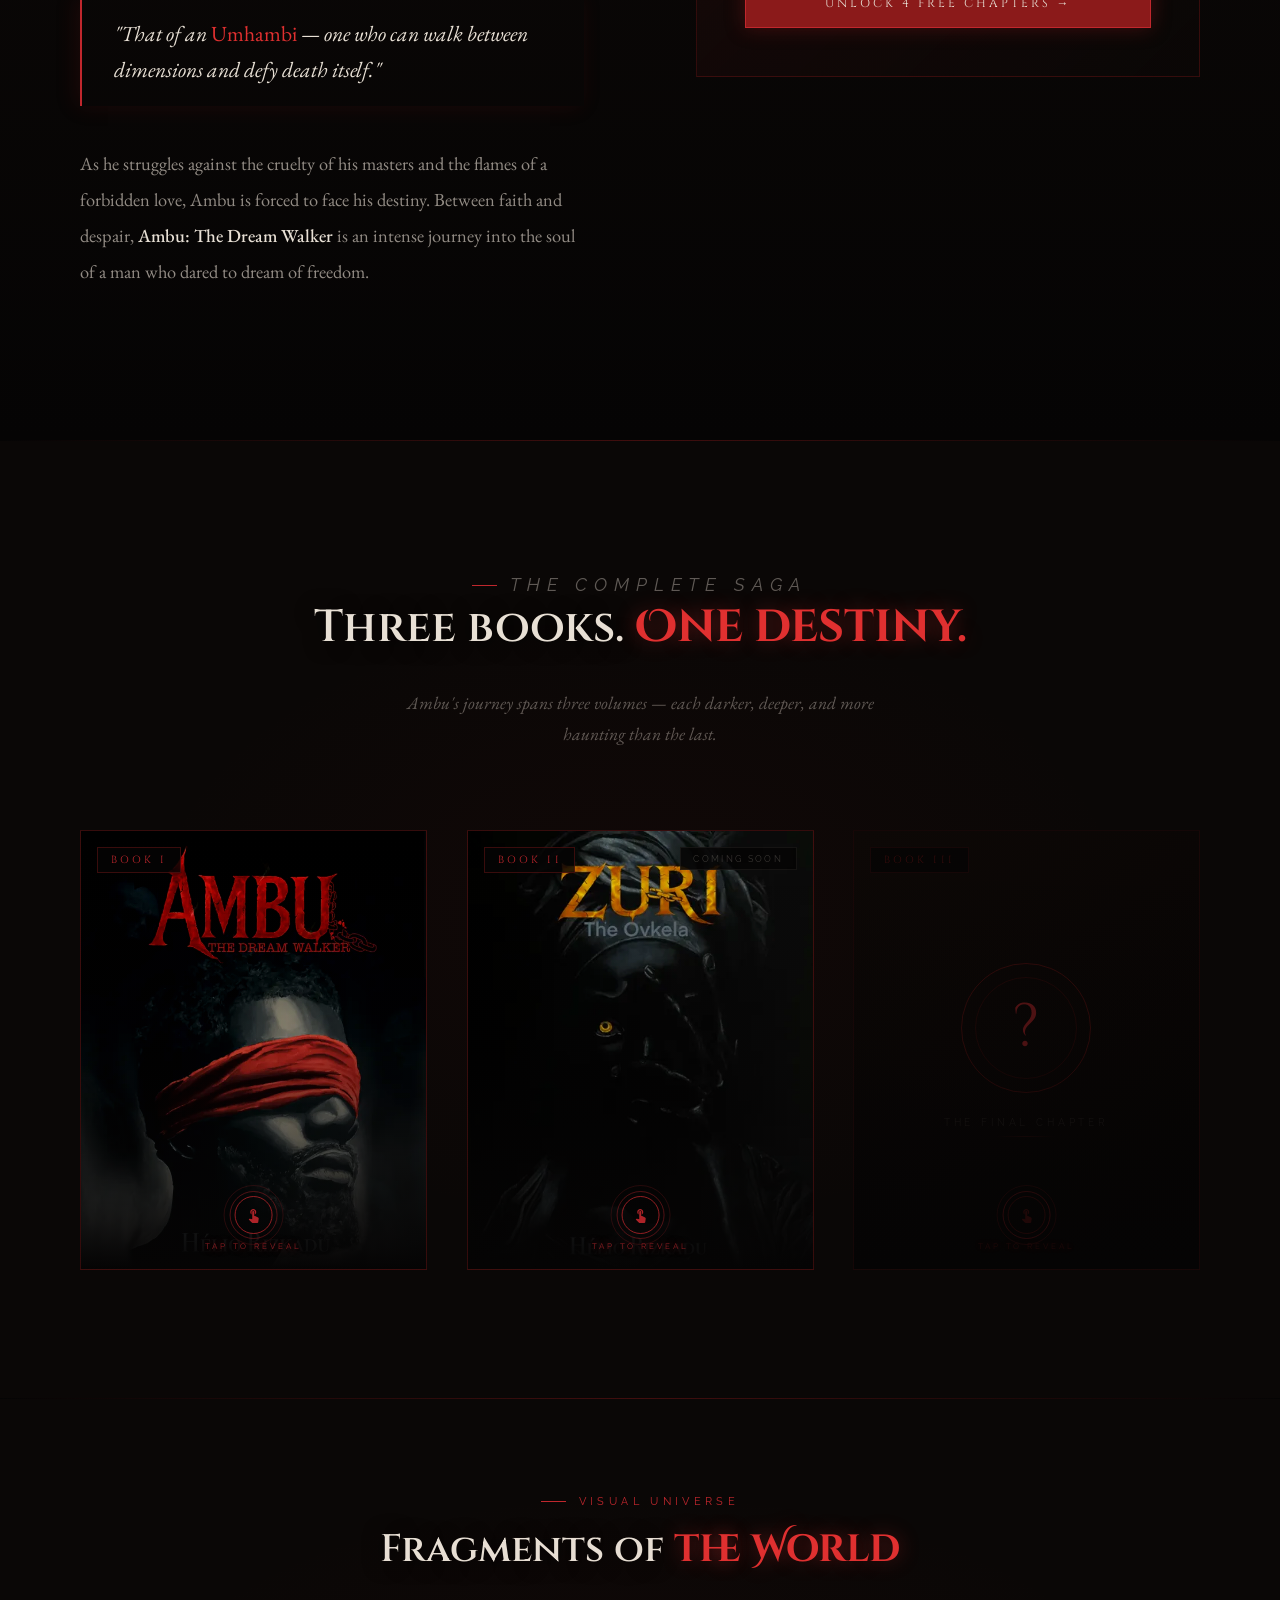
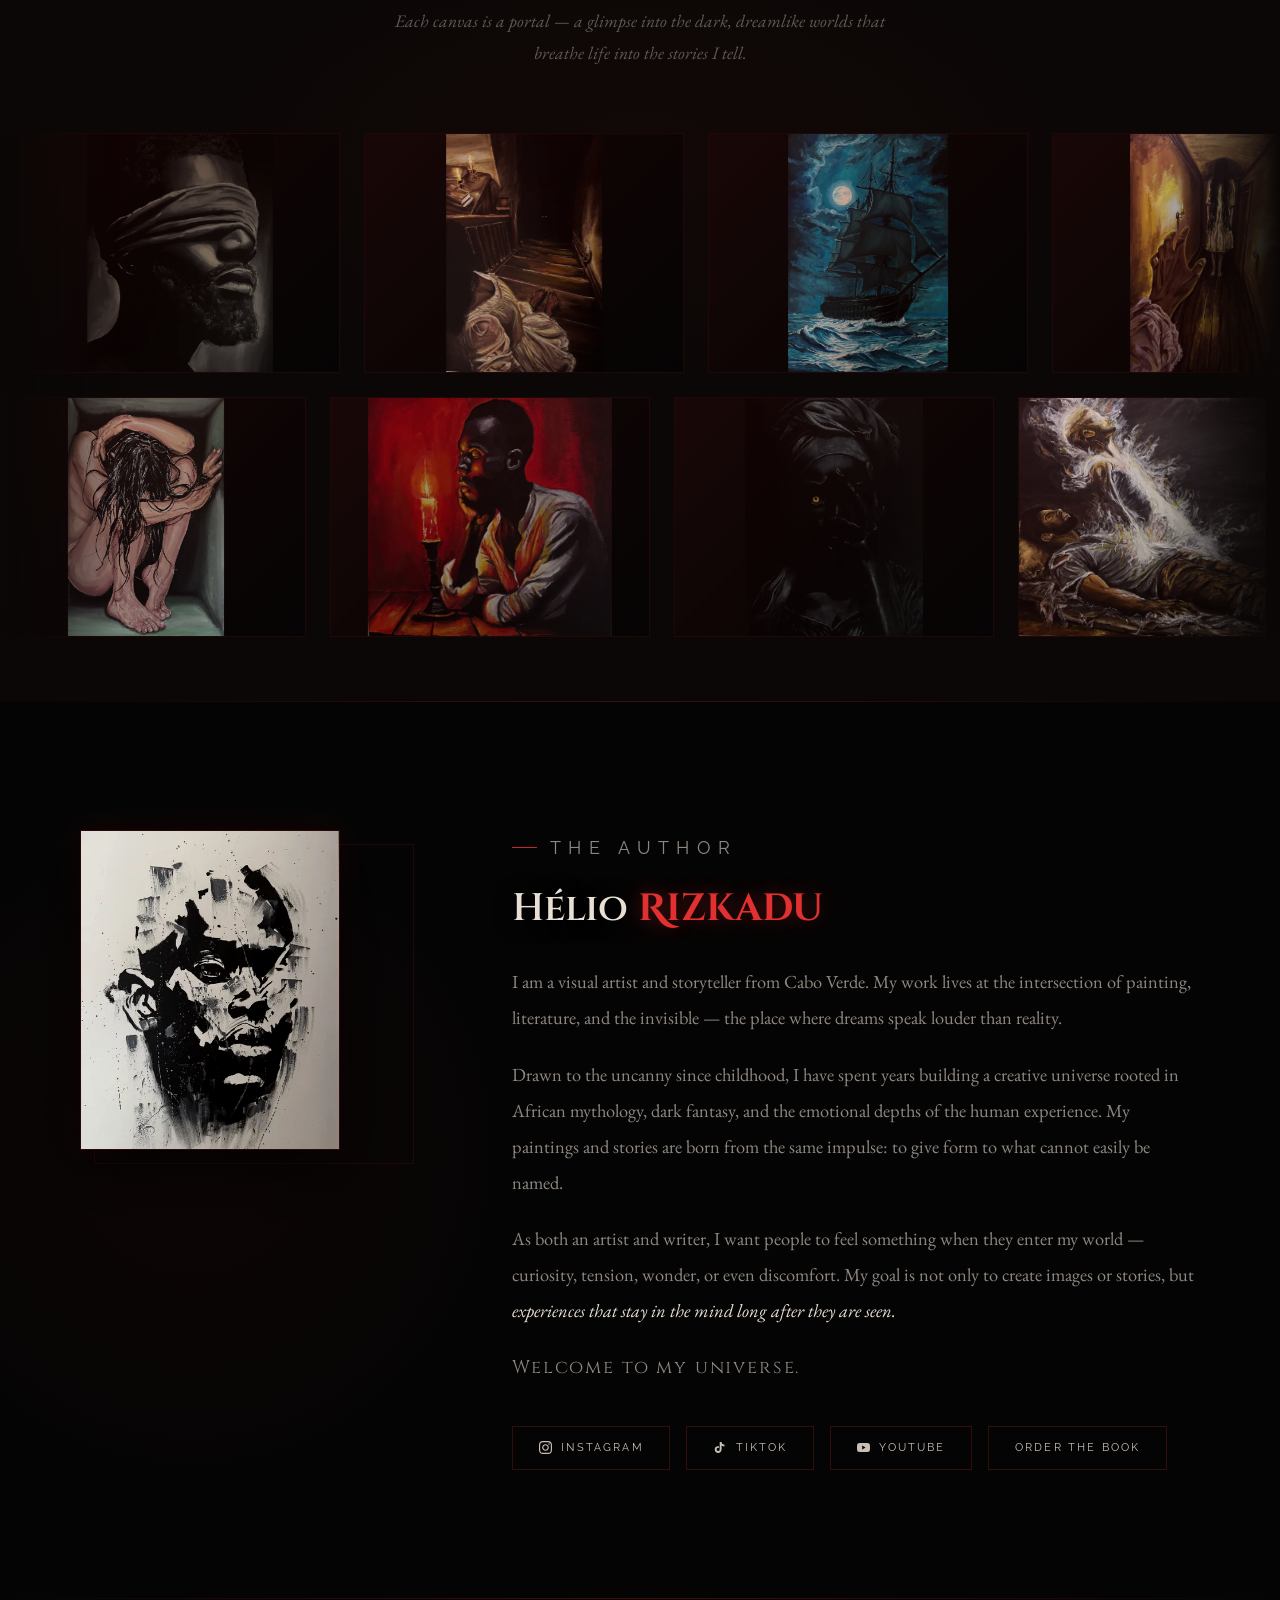
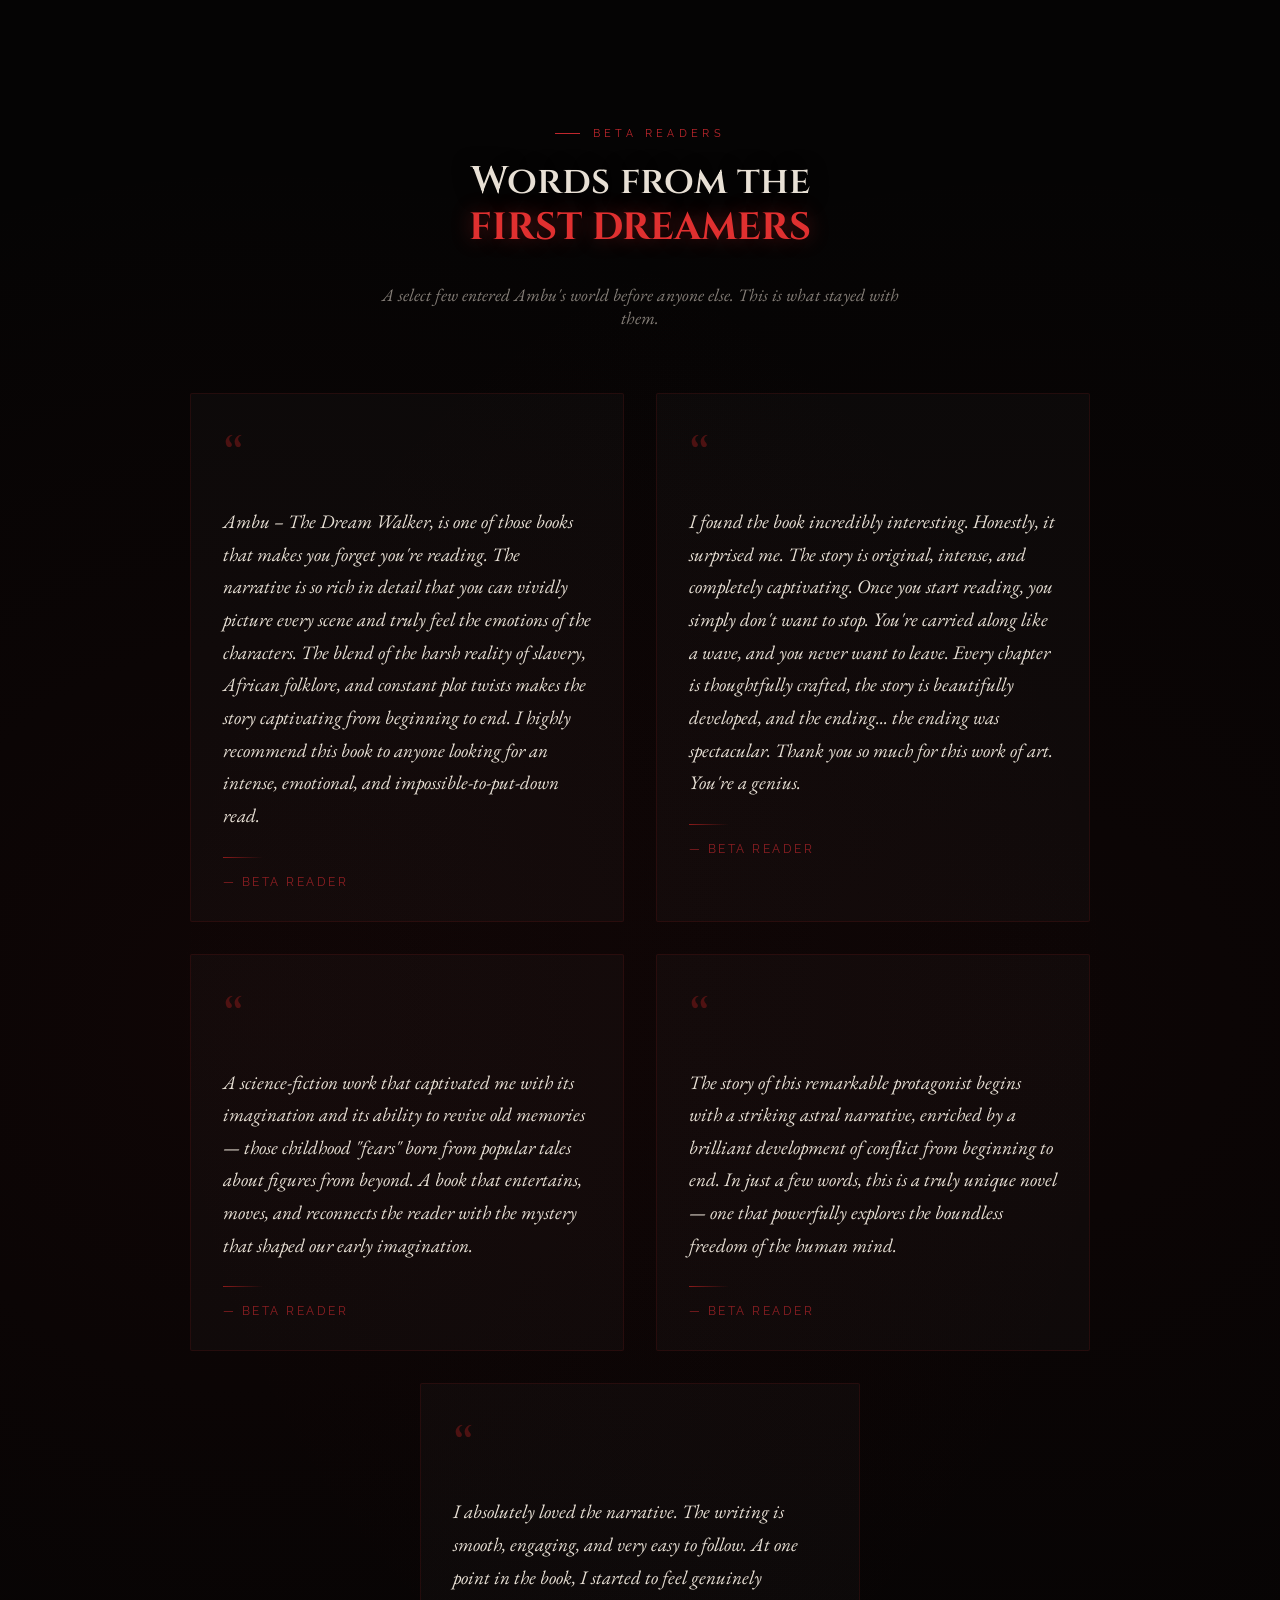
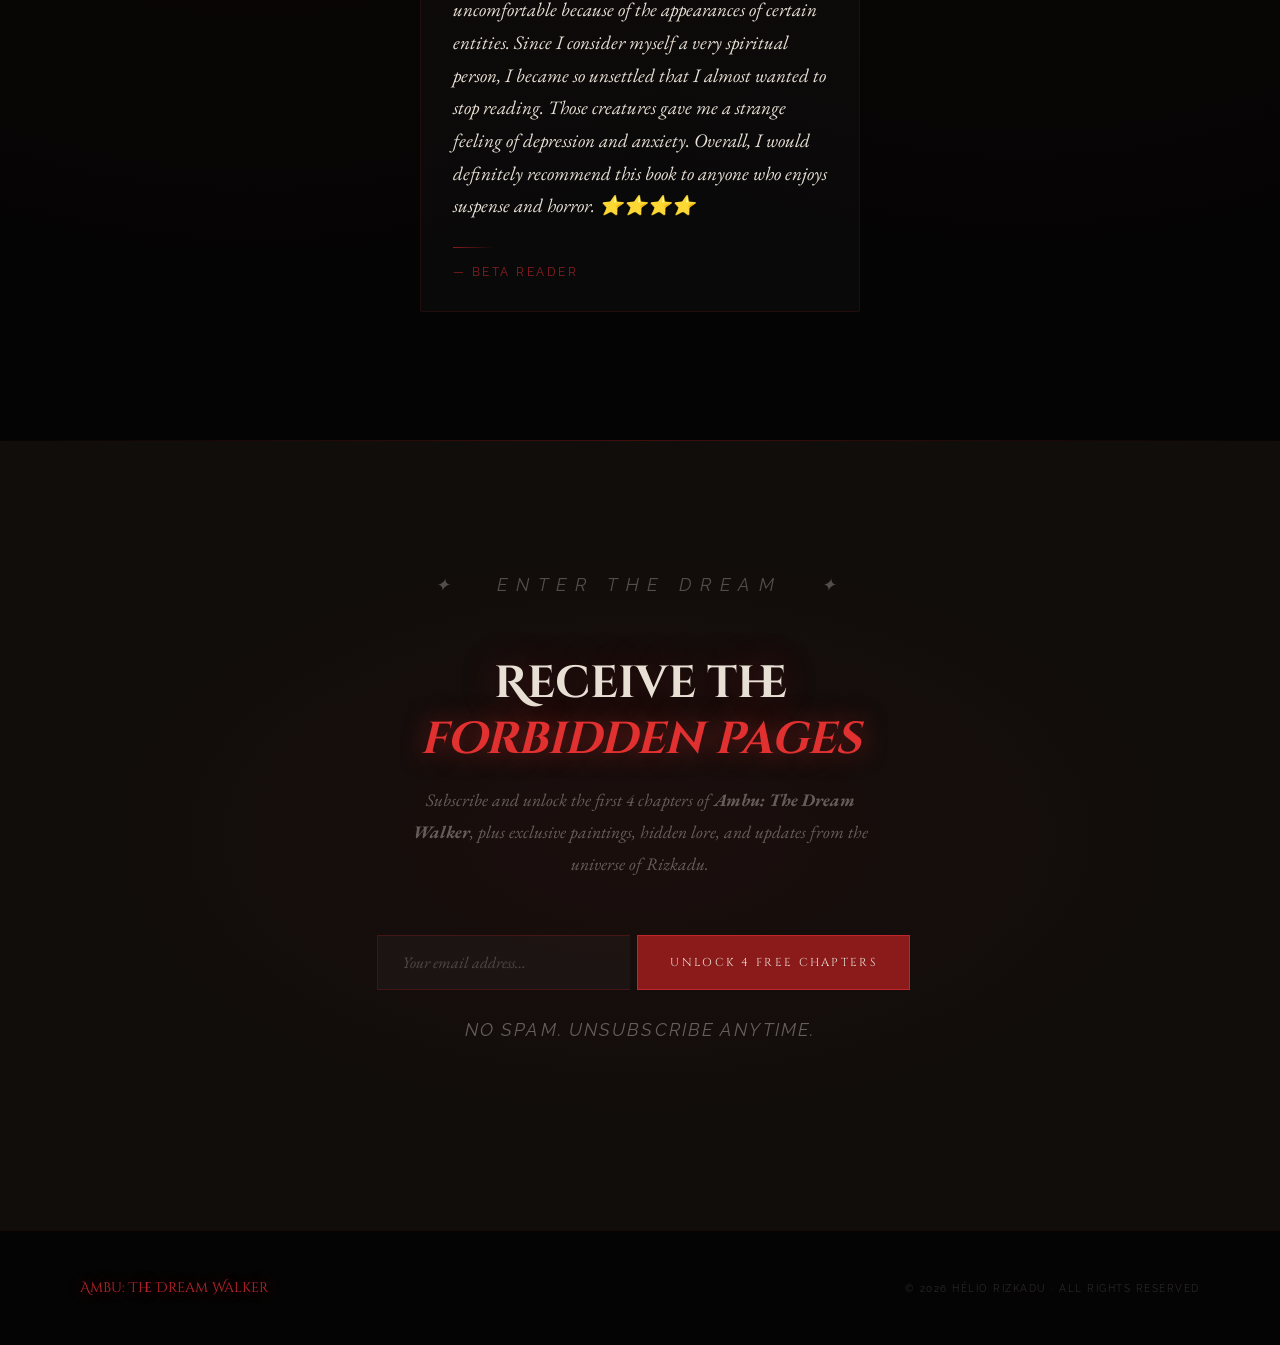
==== commit 5442524c: "n3w" ====
--- a/index.html
+++ b/index.html
@@ -65,10 +65,10 @@
 <ul class="nav-links" id="navMenu" role="menu">
   <li role="none"><a href="#synopsis" role="menuitem">The Story</a></li>
   <li role="none"><a href="#saga" role="menuitem">The Saga</a></li>
-  <li role="none"><a href="#obras" role="menuitem">Gallery</a></li>
+  <li role="none"><a href="#obras" role="menuitem">Fragments of the World</a></li>
   <li role="none"><a href="#author" role="menuitem">The Author</a></li>
   <li role="none"><a href="#newsletter" role="menuitem">Stay Close</a></li>
-  <li role="none"><a href="#newsletter" class="nav-cta" role="menuitem">Get 4 Free Chapters</a></li>
+  <li role="none"><a href="#newsletter" class="nav-cta" role="menuitem">Unlock 4 Free Chapters</a></li>
 </ul>
 <nav id="mainNav">
   <a class="nav-logo" href="#">AMBU</a>
@@ -88,6 +88,7 @@
   </div>
 
   <div class="hero-text">
+    <p class="hero-genre-tag">For readers who love dark fantasy, historical fiction, and stories where mythology meets reality.</p>
     <p class="hero-eyebrow">Hélio Rizkadu</p>
     <h1 class="hero-title">
       AMBU
@@ -96,10 +97,12 @@
     <div class="hero-divider"></div>
     <p class="hero-tagline">Between faith and despair, poetry and horror — the story of a man who dared to dream of freedom in a world that demanded him on his knees.</p>
     <div class="hero-actions">
-      <a href="#newsletter" class="btn-blood"><span>Get 4 Free Chapters</span></a>
+      <a href="#newsletter" class="btn-blood"><span>Unlock 4 Free Chapters</span></a>
       <a href="#synopsis" class="btn-ghost-dark">Read the Story</a>
     </div>
   </div>
+
+  <p class="hero-genre-tag hero-genre-tag--mobile-only">For readers who love dark fantasy, historical fiction, and stories where mythology meets reality.</p>
 
   <div class="hero-cover">
     <div class="cover-frame">
@@ -127,7 +130,7 @@
       <div class="buy-card-author">Hélio Rizkadu</div>
       <div class="buy-card-divider"></div>
       <p>The book is not yet for sale — but you can read the first 4 chapters now. Enter the dream before anyone else.</p>
-      <a href="#newsletter" class="btn-blood"><span>Get 4 Free Chapters →</span></a>
+      <a href="#newsletter" class="btn-blood"><span>Unlock 4 Free Chapters →</span></a>
     </div>
   </div>
 </section>
@@ -257,7 +260,7 @@
 <section id="obras">
   <div class="obras-intro reveal">
     <p class="section-eyebrow section-eyebrow--center">Visual Universe</p>
-    <h2 class="section-heading" style="text-align:center">My <em>Gallery</em></h2>
+    <h2 class="section-heading" style="text-align:center">Fragments of <em>the World</em></h2>
     <p class="obras-desc">Each canvas is a portal — a glimpse into the  dark, dreamlike worlds that breathe life into the stories I tell.</p>
   </div>
 
@@ -306,8 +309,8 @@
   <div class="author-bio reveal reveal-d">
     <p class="section-eyebrow">The Author</p>
     <h2 class="section-heading">Hélio <em>Rizkadu</em></h2>
-    <p>I am a visual artist and author passionate about creating dark, emotional, and immersive worlds through art and storytelling. Since I was young, I have always been fascinated by dreams, nightmares, mystery, and the unknown — and these became the foundation of my creative universe.</p>
-    <p>My work combines visual art and fiction to tell stories that go beyond words. Every illustration, scene, and character carries a deeper atmosphere inspired by fear, loneliness, imagination, and human emotion.</p>
+    <p>I am a visual artist and storyteller from Cabo Verde. My work lives at the intersection of painting, literature, and the invisible — the place where dreams speak louder than reality.</p>
+    <p>Drawn to the uncanny since childhood, I have spent years building a creative universe rooted in African mythology, dark fantasy, and the emotional depths of the human experience. My paintings and stories are born from the same impulse: to give form to what cannot easily be named.</p>
     <p>As both an artist and writer, I want people to feel something when they enter my world — curiosity, tension, wonder, or even discomfort. My goal is not only to create images or stories, but <em style="color:var(--bone)">experiences that stay in the mind long after they are seen.</em></p>
     <p class="author-bio-note">Welcome to my universe.</p>
     <div class="social-row">
@@ -334,7 +337,7 @@
 <section id="beta-readers">
   <div class="beta-inner">
     <div class="reveal">
-      <p class="section-eyebrow section-eyebrow--center">Leitores Beta</p>
+      <p class="section-eyebrow section-eyebrow--center">Beta Readers</p>
       <h2 class="section-heading" style="text-align:center">Words from the<br><em>first dreamers</em></h2>
       <p class="beta-subtitle">A select few entered Ambu's world before anyone else. This is what stayed with them.</p>
     </div>
@@ -343,21 +346,35 @@
 
       <div class="beta-card reveal">
         <div class="beta-quote-mark">“</div>
-        <p class="beta-quote">This world stayed in my head for days.</p>
+        <p class="beta-quote">Ambu – The Dream Walker, is one of those books that makes you forget you're reading. The narrative is so rich in detail that you can vividly picture every scene and truly feel the emotions of the characters. The blend of the harsh reality of slavery, African folklore, and constant plot twists makes the story captivating from beginning to end. I highly recommend this book to anyone looking for an intense, emotional, and impossible-to-put-down read.</p>
         <div class="beta-divider"></div>
         <p class="beta-author">— Beta Reader</p>
       </div>
 
       <div class="beta-card reveal">
         <div class="beta-quote-mark">“</div>
-        <p class="beta-quote">It feels like a painting that breathes. Every page pulled me deeper into something I couldn't name.</p>
+        <p class="beta-quote">I found the book incredibly interesting. Honestly, it surprised me. The story is original, intense, and completely captivating. Once you start reading, you simply don't want to stop. You're carried along like a wave, and you never want to leave. Every chapter is thoughtfully crafted, the story is beautifully developed, and the ending... the ending was spectacular. Thank you so much for this work of art. You're a genius.</p>
         <div class="beta-divider"></div>
         <p class="beta-author">— Beta Reader</p>
       </div>
 
       <div class="beta-card reveal">
         <div class="beta-quote-mark">“</div>
-        <p class="beta-quote">I didn't expect to feel this much. Ambu's story broke something open in me.</p>
+        <p class="beta-quote">A science-fiction work that captivated me with its imagination and its ability to revive old memories — those childhood "fears" born from popular tales about figures from beyond. A book that entertains, moves, and reconnects the reader with the mystery that shaped our early imagination.</p>
+        <div class="beta-divider"></div>
+        <p class="beta-author">— Beta Reader</p>
+      </div>
+
+      <div class="beta-card reveal">
+        <div class="beta-quote-mark">“</div>
+        <p class="beta-quote">The story of this remarkable protagonist begins with a striking astral narrative, enriched by a brilliant development of conflict from beginning to end. In just a few words, this is a truly unique novel — one that powerfully explores the boundless freedom of the human mind.</p>
+        <div class="beta-divider"></div>
+        <p class="beta-author">— Beta Reader</p>
+      </div>
+
+      <div class="beta-card reveal">
+        <div class="beta-quote-mark">“</div>
+        <p class="beta-quote">I absolutely loved the narrative. The writing is smooth, engaging, and very easy to follow. At one point in the book, I started to feel genuinely uncomfortable because of the appearances of certain entities. Since I consider myself a very spiritual person, I became so unsettled that I almost wanted to stop reading. Those creatures gave me a strange feeling of depression and anxiety. Overall, I would definitely recommend this book to anyone who enjoys suspense and horror. ⭐⭐⭐⭐</p>
         <div class="beta-divider"></div>
         <p class="beta-author">— Beta Reader</p>
       </div>
@@ -385,7 +402,7 @@
             </div>
             <button data-element="submit" class="formkit-submit">
               <div class="formkit-spinner"><div></div><div></div><div></div></div>
-              <span>Get 4 Free Chapters</span>
+              <span>Unlock 4 Free Chapters</span>
             </button>
           </div>
           <div class="formkit-powered-by-convertkit-container">
--- a/style.css
+++ b/style.css
@@ -289,6 +289,22 @@
 @keyframes drift { from { transform: translateX(0); } to { transform: translateX(-50%); } }
 
 .hero-text { position: relative; z-index: 2; padding: 8rem 0 4rem; }
+
+.hero-genre-tag {
+  font-family: 'Raleway', sans-serif;
+  font-size: .72rem;
+  letter-spacing: .12em;
+  color: rgba(200, 180, 150, 0.55);
+  margin-bottom: 1.2rem;
+  font-style: italic;
+  opacity: 0;
+  animation: fadeUp .8s ease .2s forwards;
+}
+
+/* Mobile-only duplicate shown above the book cover */
+.hero-genre-tag--mobile-only {
+  display: none;
+}
 
 .hero-eyebrow {
   font-family: 'Raleway', sans-serif;
@@ -1600,6 +1616,20 @@
   .hero-actions { justify-content: center; flex-wrap: wrap; }
   .hero-cover { order: -1; }
 
+  /* Show mobile-only genre tag above book cover; hide the original inside hero-text */
+  .hero-genre-tag--mobile-only {
+    display: block;
+    order: -2;
+    text-align: center;
+    margin-bottom: 0;
+    animation: none;
+    opacity: 1;
+  }
+  .hero-text .hero-genre-tag:not(.hero-genre-tag--mobile-only) {
+    display: none;
+  }
+
+
   #synopsis { grid-template-columns: 1fr; padding: 5rem 1.5rem; gap: 4rem; }
 
   #saga { padding: 5rem 1.5rem; }
@@ -1975,8 +2005,17 @@
 
 .beta-grid {
   display: grid;
-  grid-template-columns: repeat(3, 1fr);
+  grid-template-columns: repeat(2, 1fr);
   gap: 2rem;
+  max-width: 900px;
+  margin: 0 auto;
+}
+
+.beta-grid .beta-card:last-child:nth-child(odd) {
+  grid-column: 1 / -1;
+  max-width: 440px;
+  margin: 0 auto;
+  width: 100%;
 }
 
 @media (max-width: 900px) {
@@ -1985,6 +2024,7 @@
 
 @media (max-width: 580px) {
   .beta-grid { grid-template-columns: 1fr; }
+  .beta-grid .beta-card:last-child:nth-child(odd) { grid-column: auto; max-width: none; }
   #beta-readers { padding: 5rem 1.5rem; }
 }
 
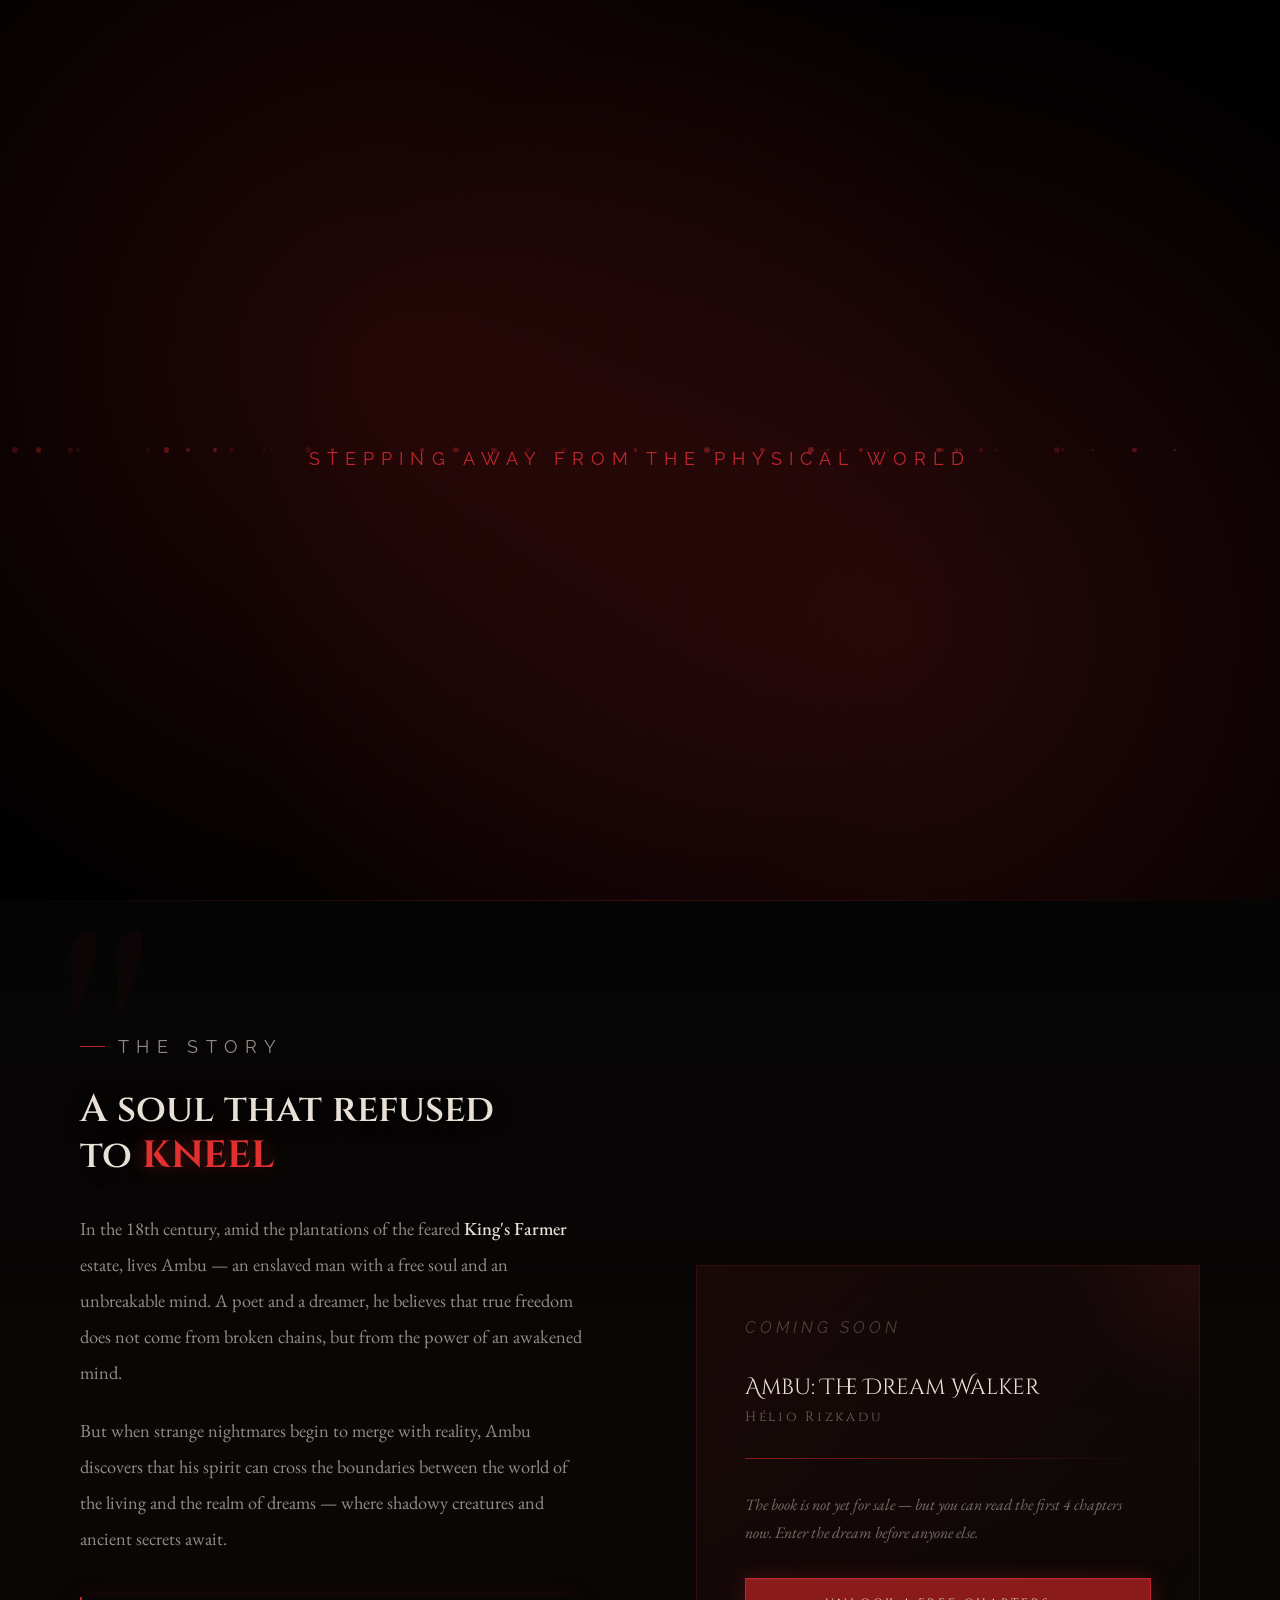
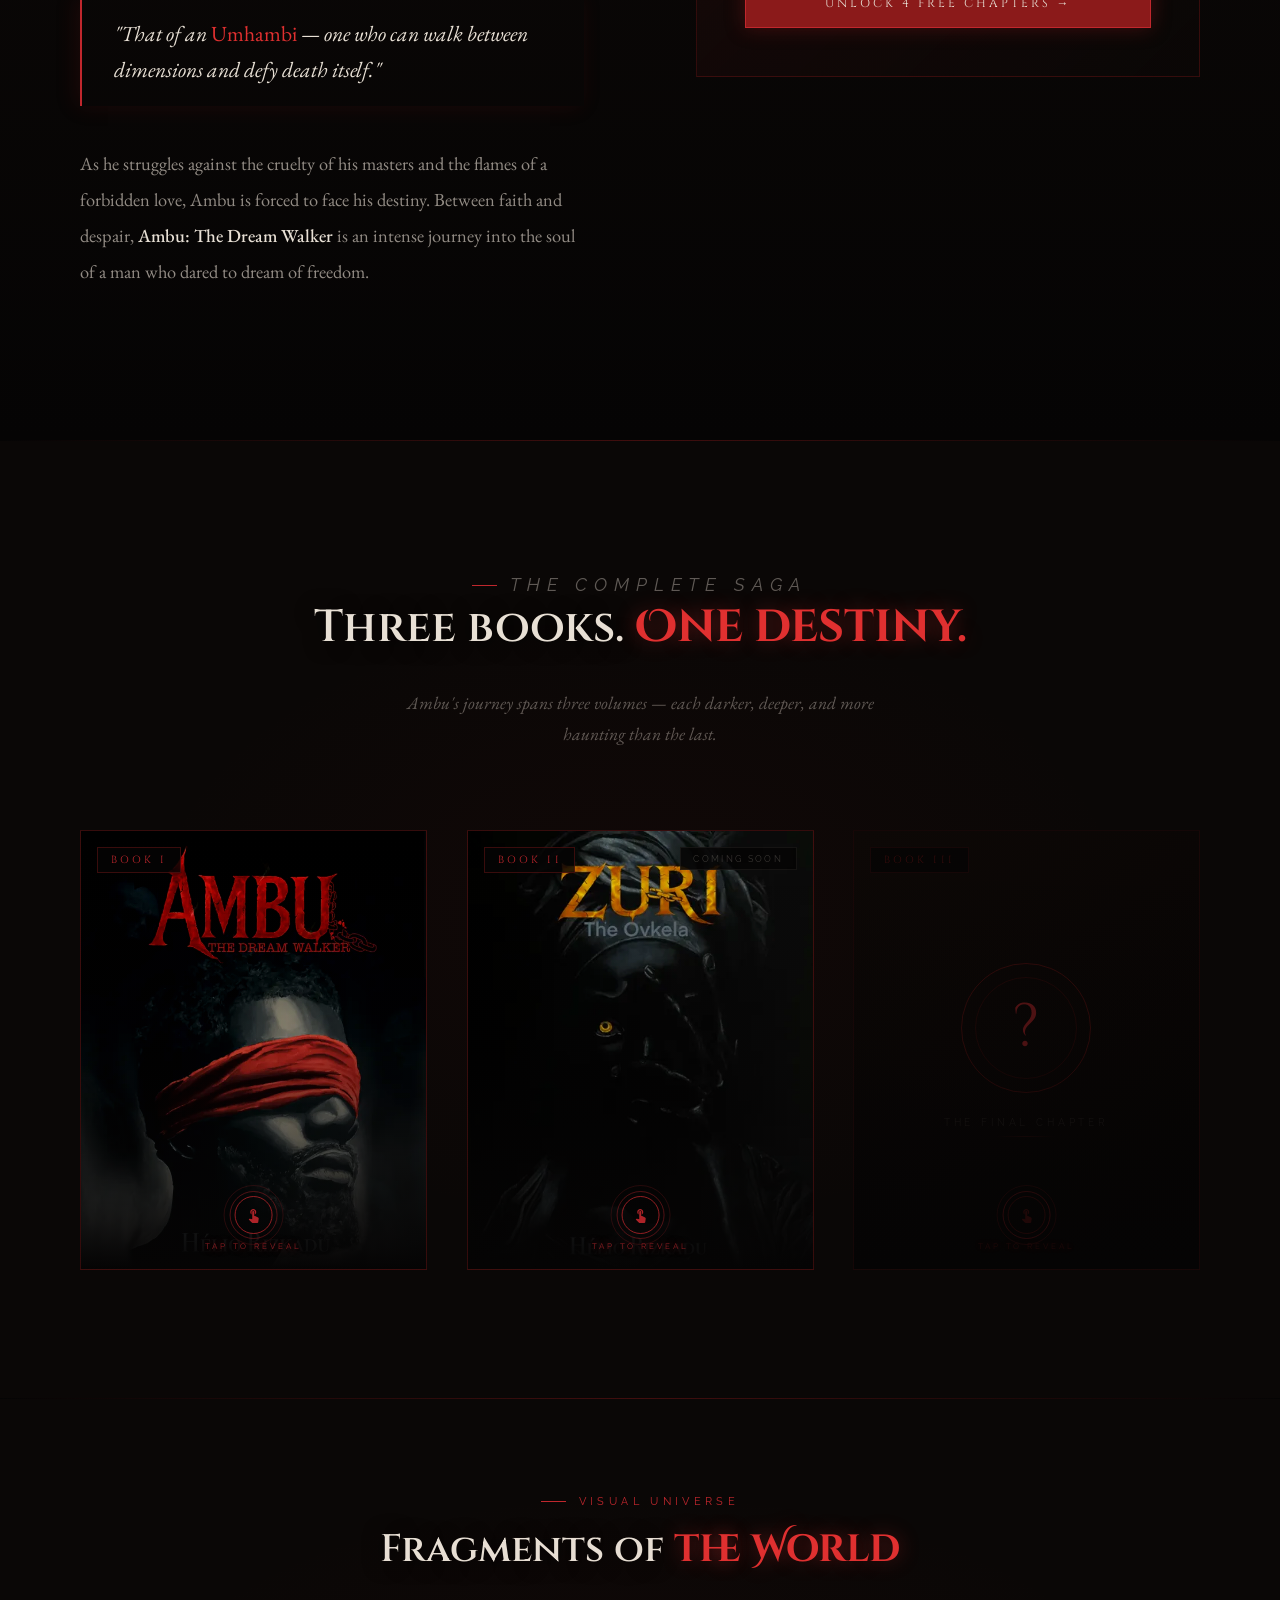
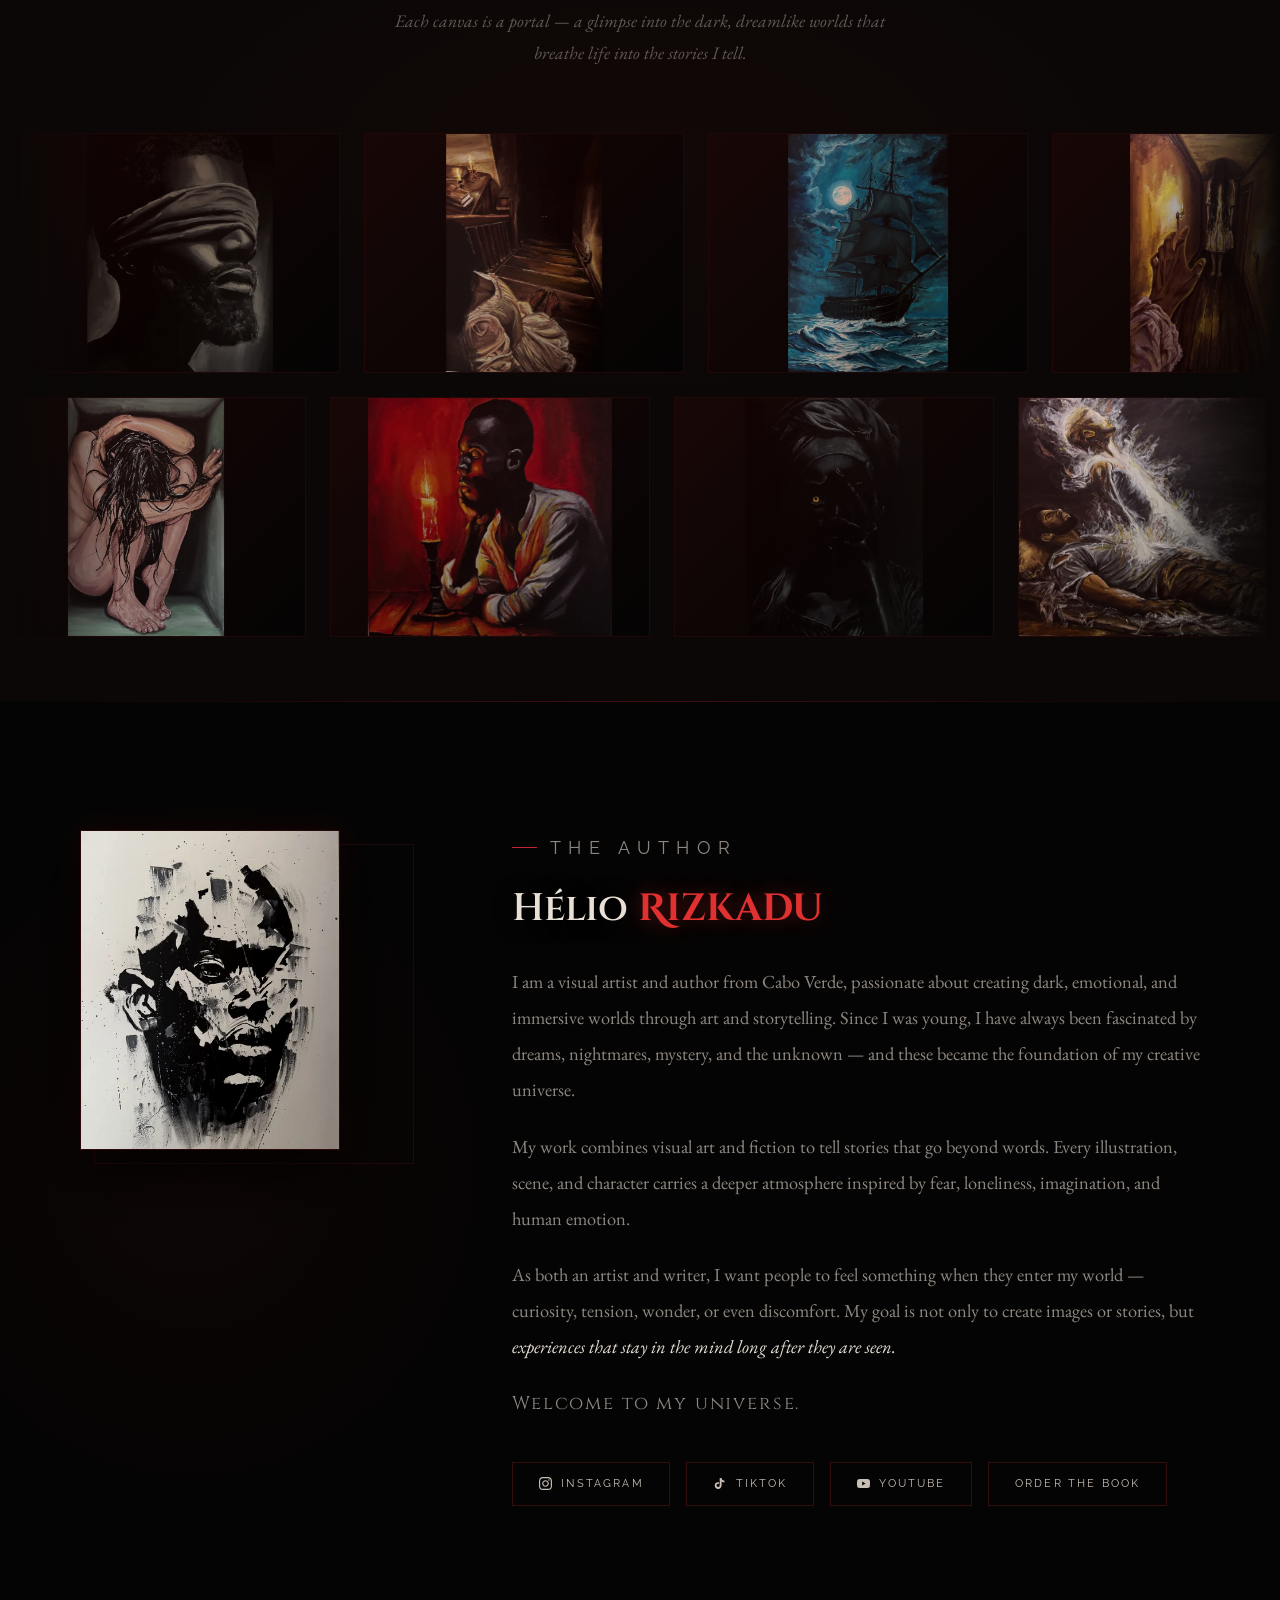
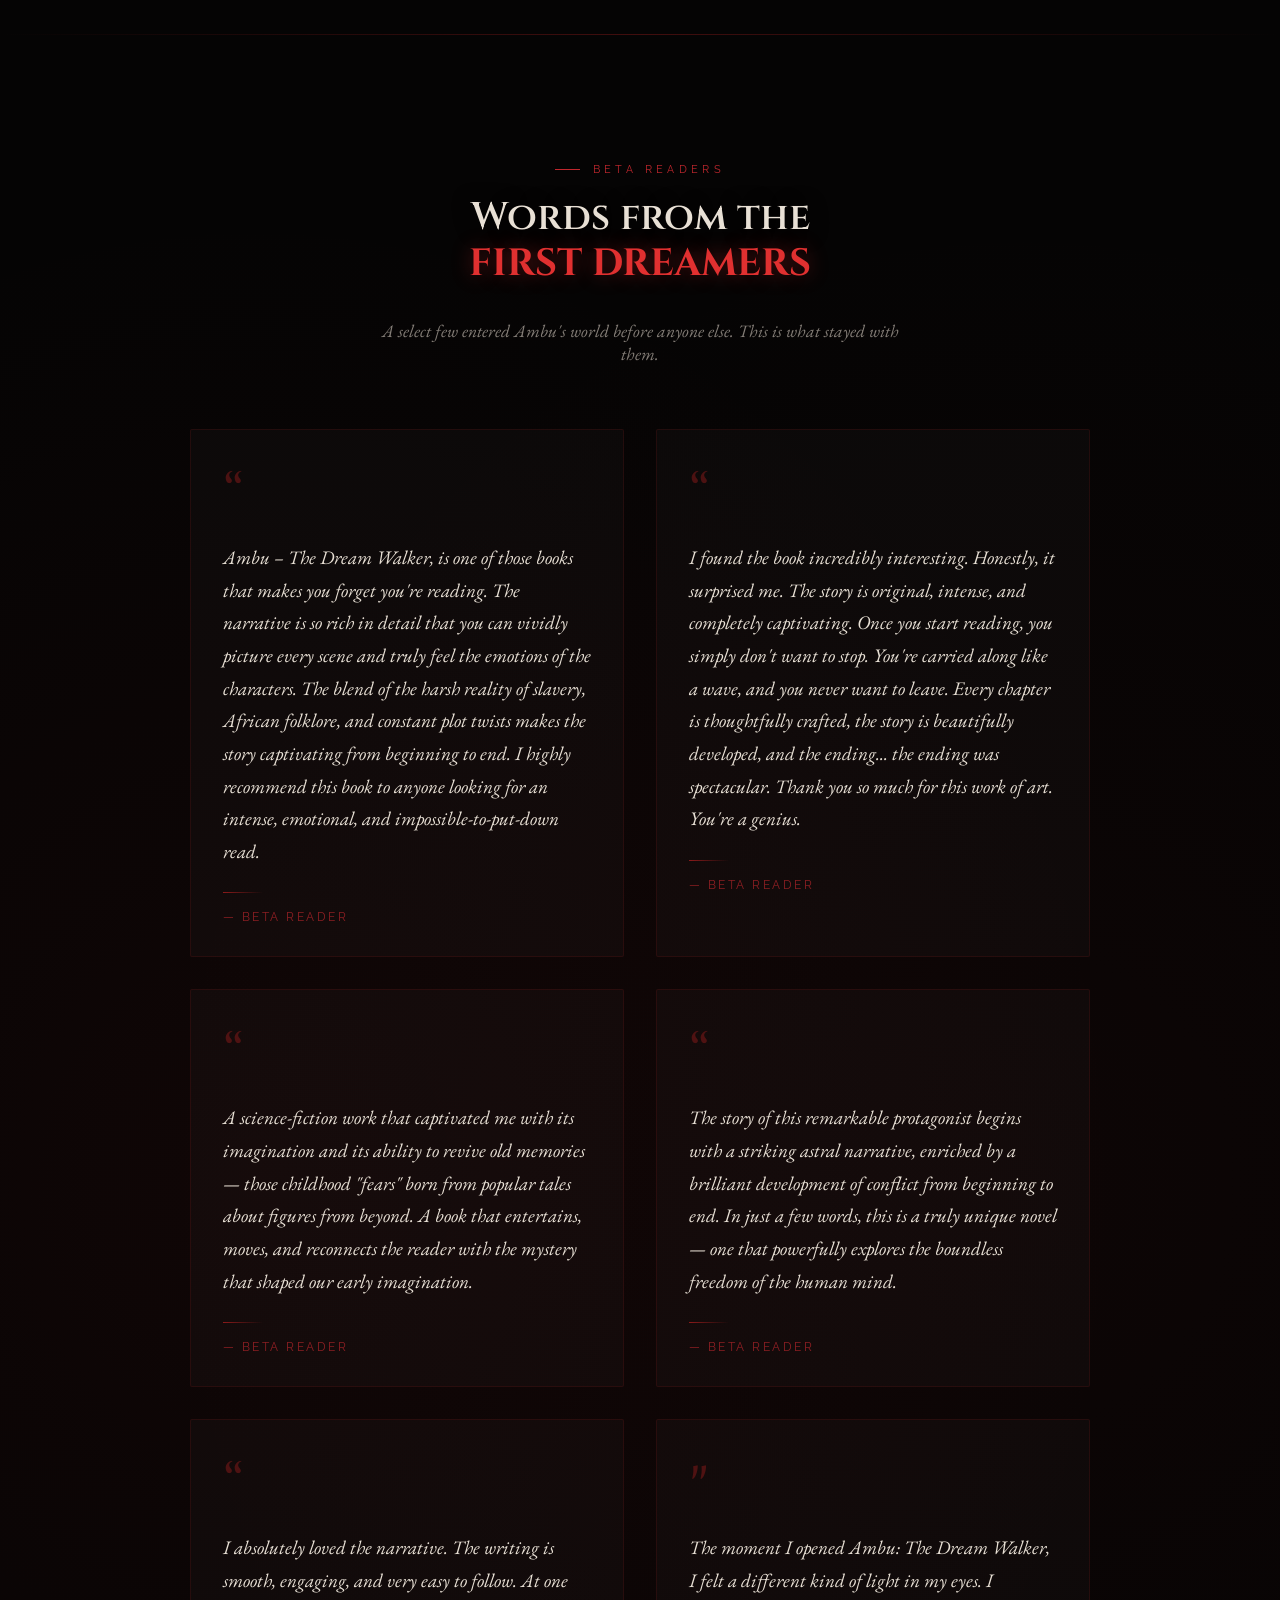
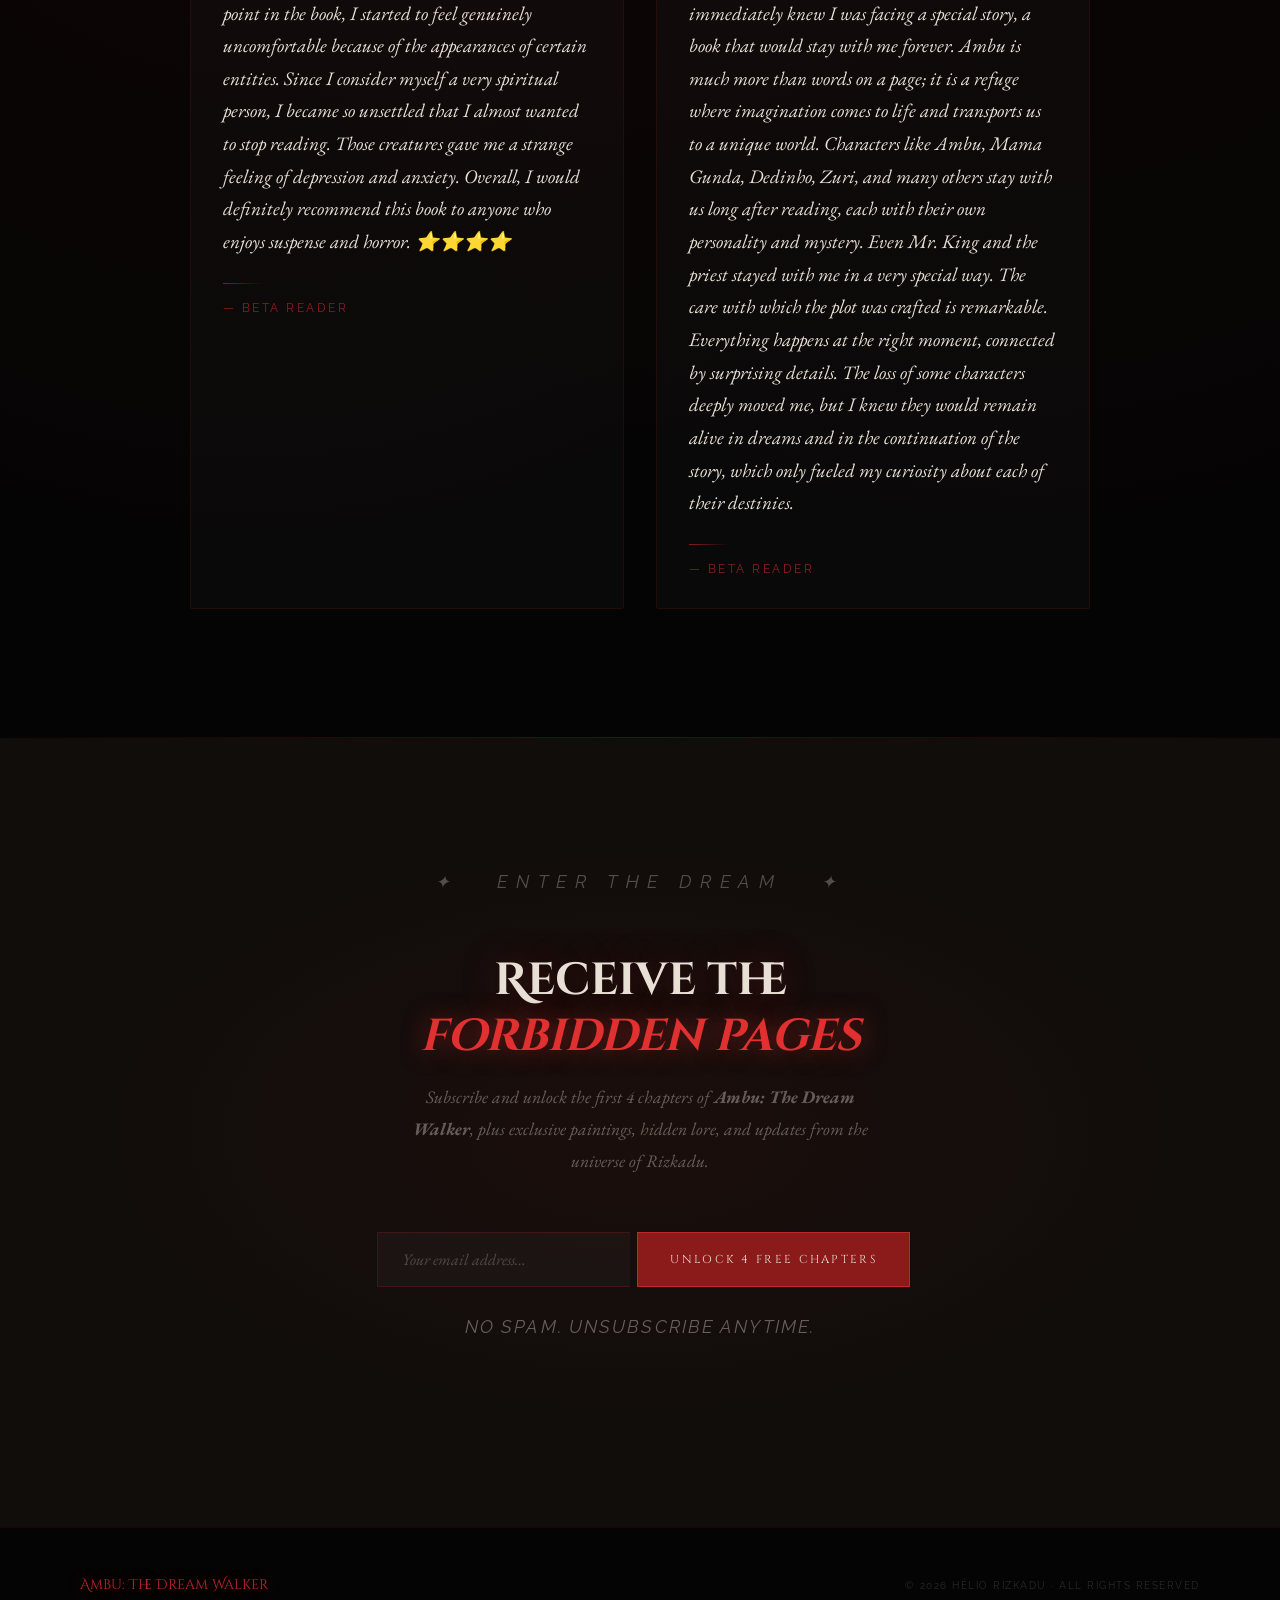
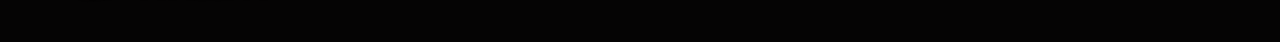
==== commit 27097f4d: "Last mod" ====
--- a/index.html
+++ b/index.html
@@ -88,7 +88,7 @@
   </div>
 
   <div class="hero-text">
-    <p class="hero-genre-tag">For readers who love dark fantasy, historical fiction, and stories where mythology meets reality.</p>
+    <p class="hero-genre-tag">For people who love dark fantasy, historical fiction, and stories where mythology meets reality.</p>
     <p class="hero-eyebrow">Hélio Rizkadu</p>
     <h1 class="hero-title">
       AMBU
@@ -102,7 +102,7 @@
     </div>
   </div>
 
-  <p class="hero-genre-tag hero-genre-tag--mobile-only">For readers who love dark fantasy, historical fiction, and stories where mythology meets reality.</p>
+  <p class="hero-genre-tag hero-genre-tag--mobile-only">For people who love dark fantasy, historical fiction, and stories where mythology meets reality.</p>
 
   <div class="hero-cover">
     <div class="cover-frame">
@@ -309,8 +309,8 @@
   <div class="author-bio reveal reveal-d">
     <p class="section-eyebrow">The Author</p>
     <h2 class="section-heading">Hélio <em>Rizkadu</em></h2>
-    <p>I am a visual artist and storyteller from Cabo Verde. My work lives at the intersection of painting, literature, and the invisible — the place where dreams speak louder than reality.</p>
-    <p>Drawn to the uncanny since childhood, I have spent years building a creative universe rooted in African mythology, dark fantasy, and the emotional depths of the human experience. My paintings and stories are born from the same impulse: to give form to what cannot easily be named.</p>
+    <p>I am a visual artist and author from Cabo Verde, passionate about creating dark, emotional, and immersive worlds through art and storytelling. Since I was young, I have always been fascinated by dreams, nightmares, mystery, and the unknown — and these became the foundation of my creative universe.</p>
+    <p>My work combines visual art and fiction to tell stories that go beyond words. Every illustration, scene, and character carries a deeper atmosphere inspired by fear, loneliness, imagination, and human emotion.</p>
     <p>As both an artist and writer, I want people to feel something when they enter my world — curiosity, tension, wonder, or even discomfort. My goal is not only to create images or stories, but <em style="color:var(--bone)">experiences that stay in the mind long after they are seen.</em></p>
     <p class="author-bio-note">Welcome to my universe.</p>
     <div class="social-row">
@@ -379,6 +379,13 @@
         <p class="beta-author">— Beta Reader</p>
       </div>
 
+      <div class="beta-card reveal">
+        <div class="beta-quote-mark">"</div>
+        <p class="beta-quote">The moment I opened Ambu: The Dream Walker, I felt a different kind of light in my eyes. I immediately knew I was facing a special story, a book that would stay with me forever. Ambu is much more than words on a page; it is a refuge where imagination comes to life and transports us to a unique world. Characters like Ambu, Mama Gunda, Dedinho, Zuri, and many others stay with us long after reading, each with their own personality and mystery. Even Mr. King and the priest stayed with me in a very special way. The care with which the plot was crafted is remarkable. Everything happens at the right moment, connected by surprising details. The loss of some characters deeply moved me, but I knew they would remain alive in dreams and in the continuation of the story, which only fueled my curiosity about each of their destinies.</p>
+        <div class="beta-divider"></div>
+        <p class="beta-author">— Beta Reader</p>
+      </div>
+
     </div>
   </div>
 </section>
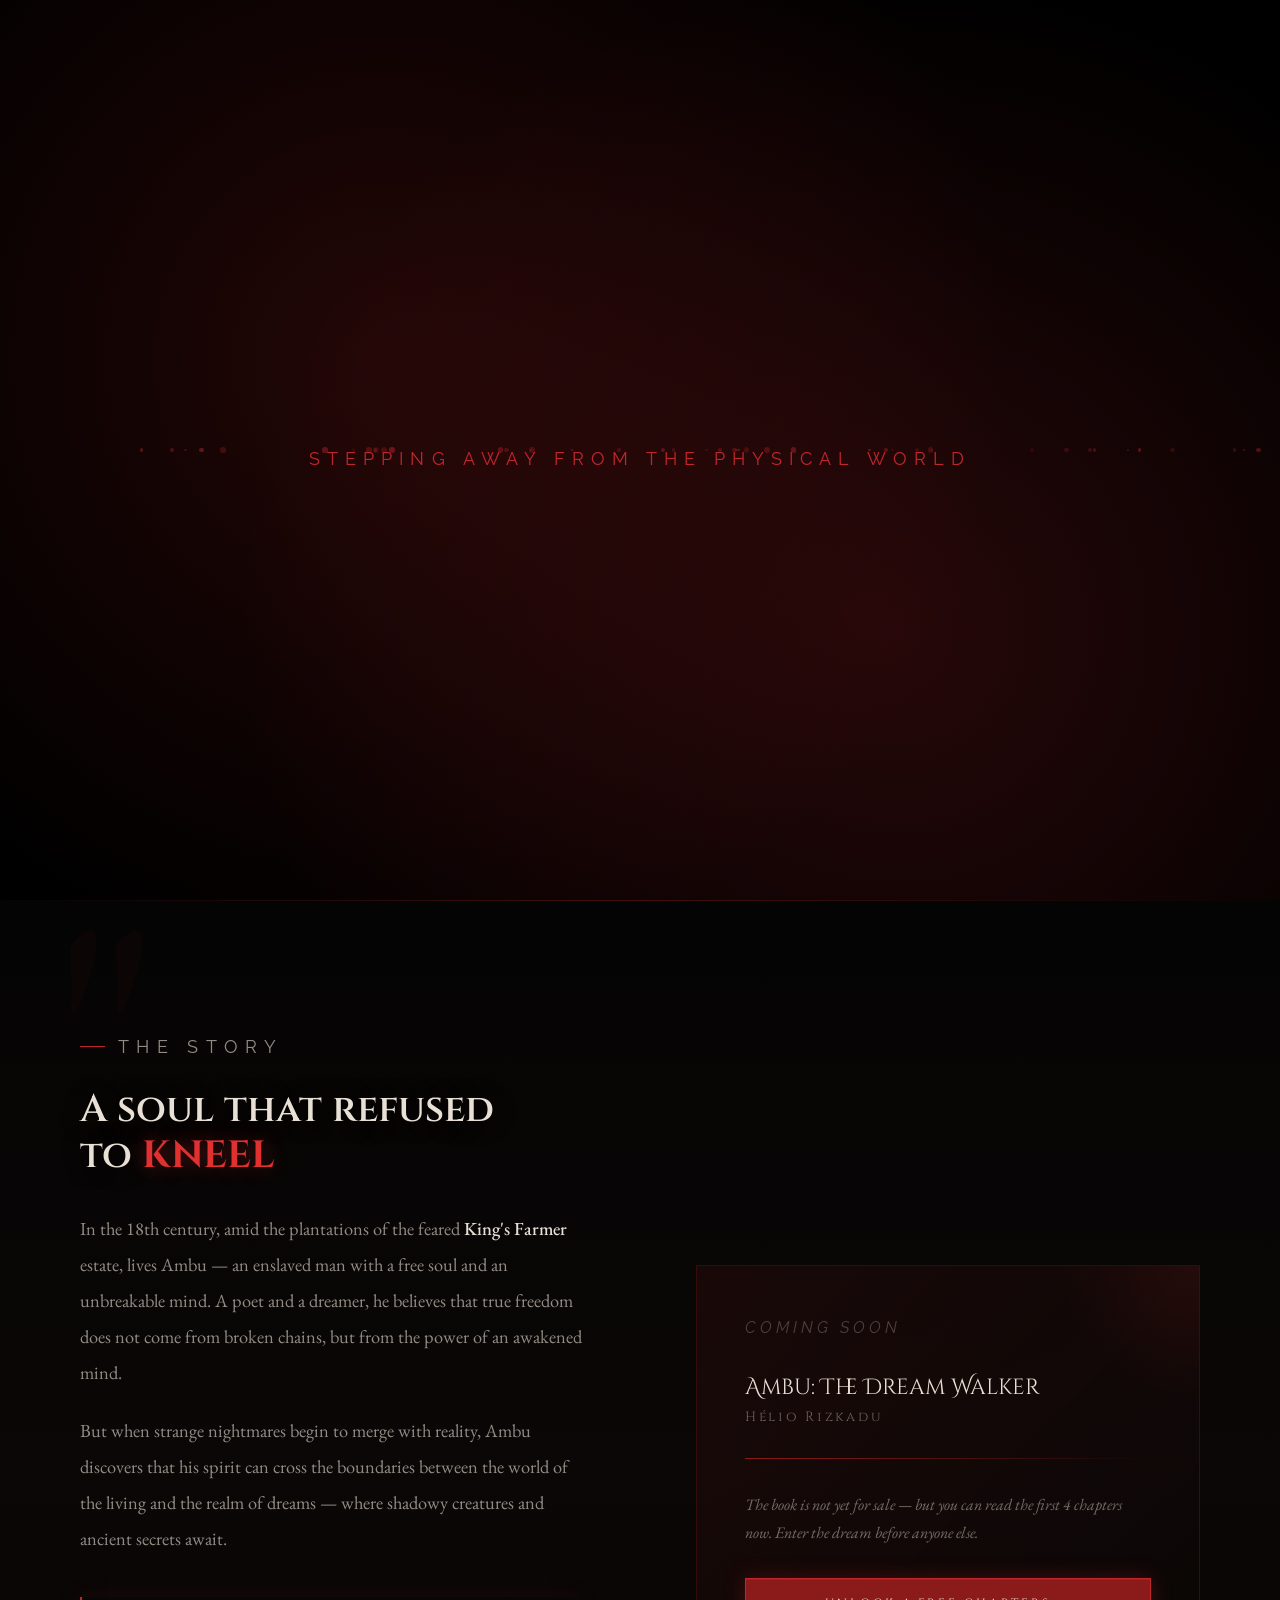
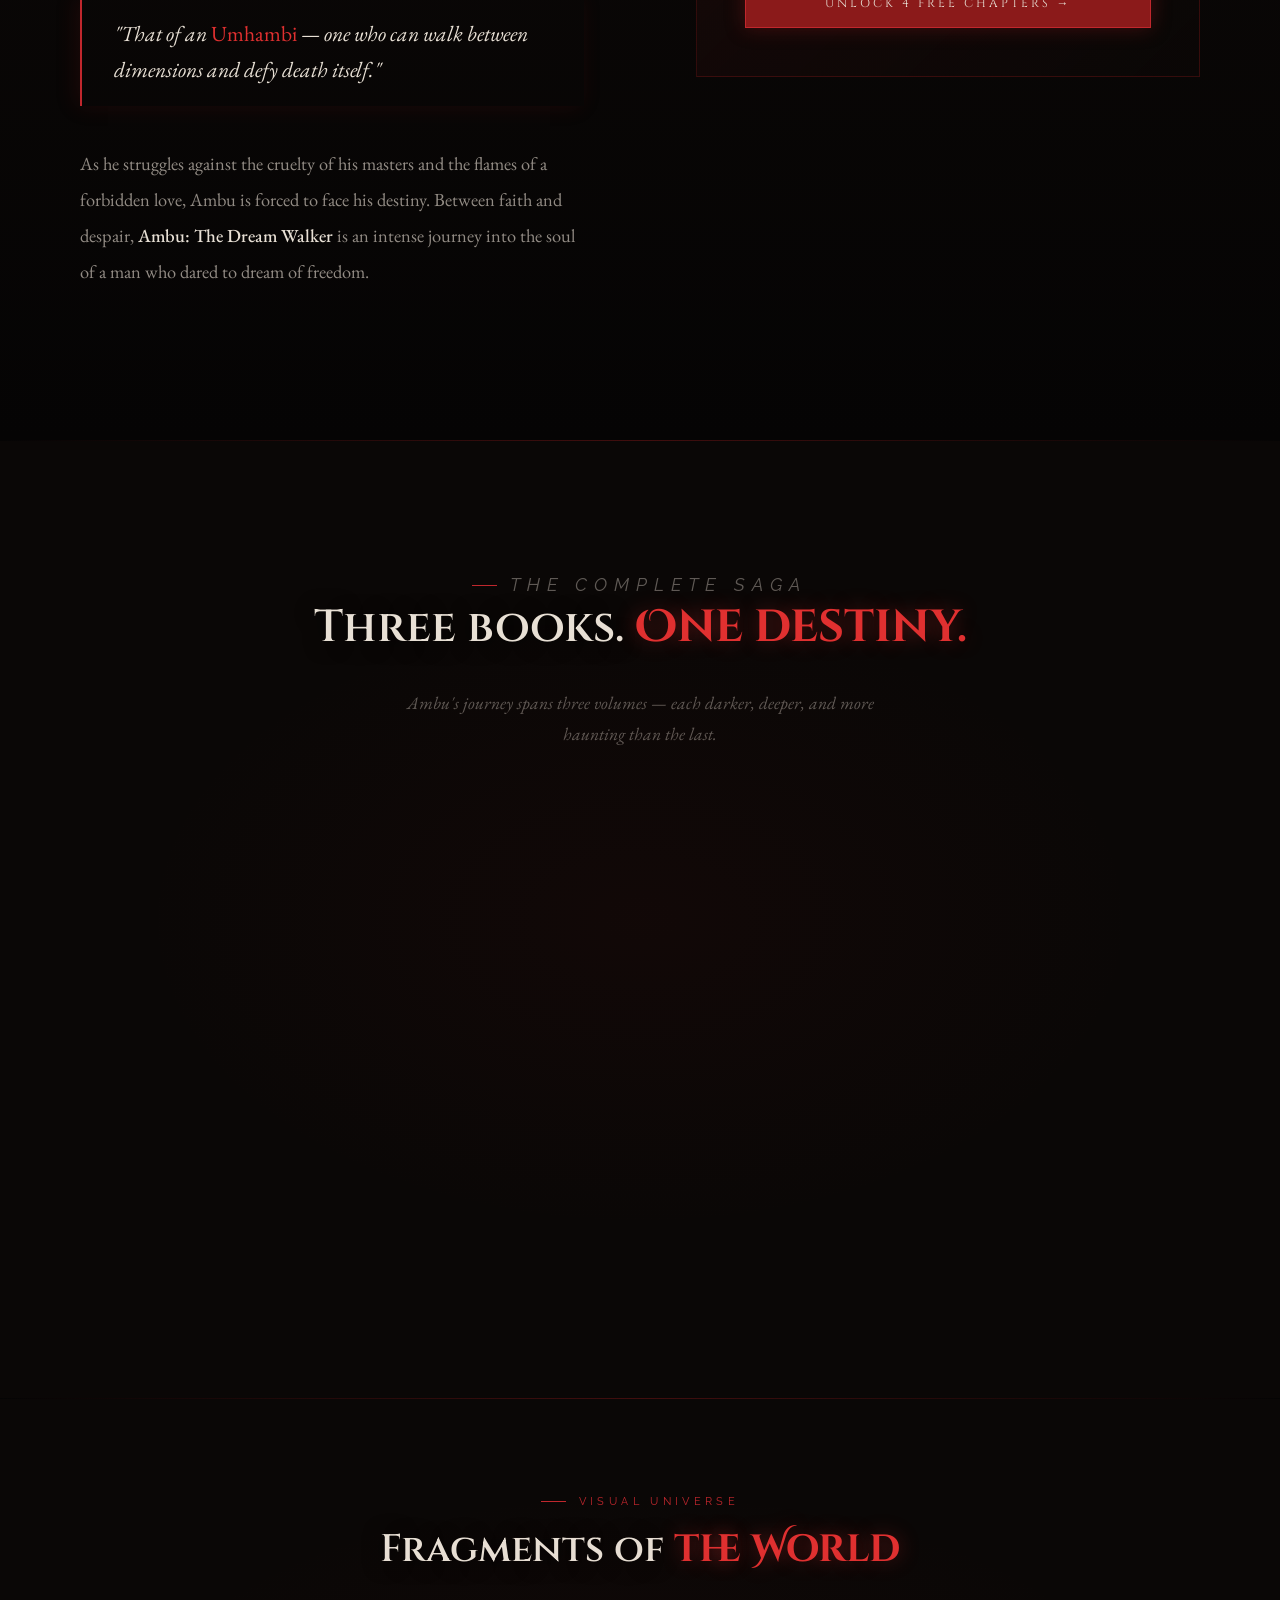
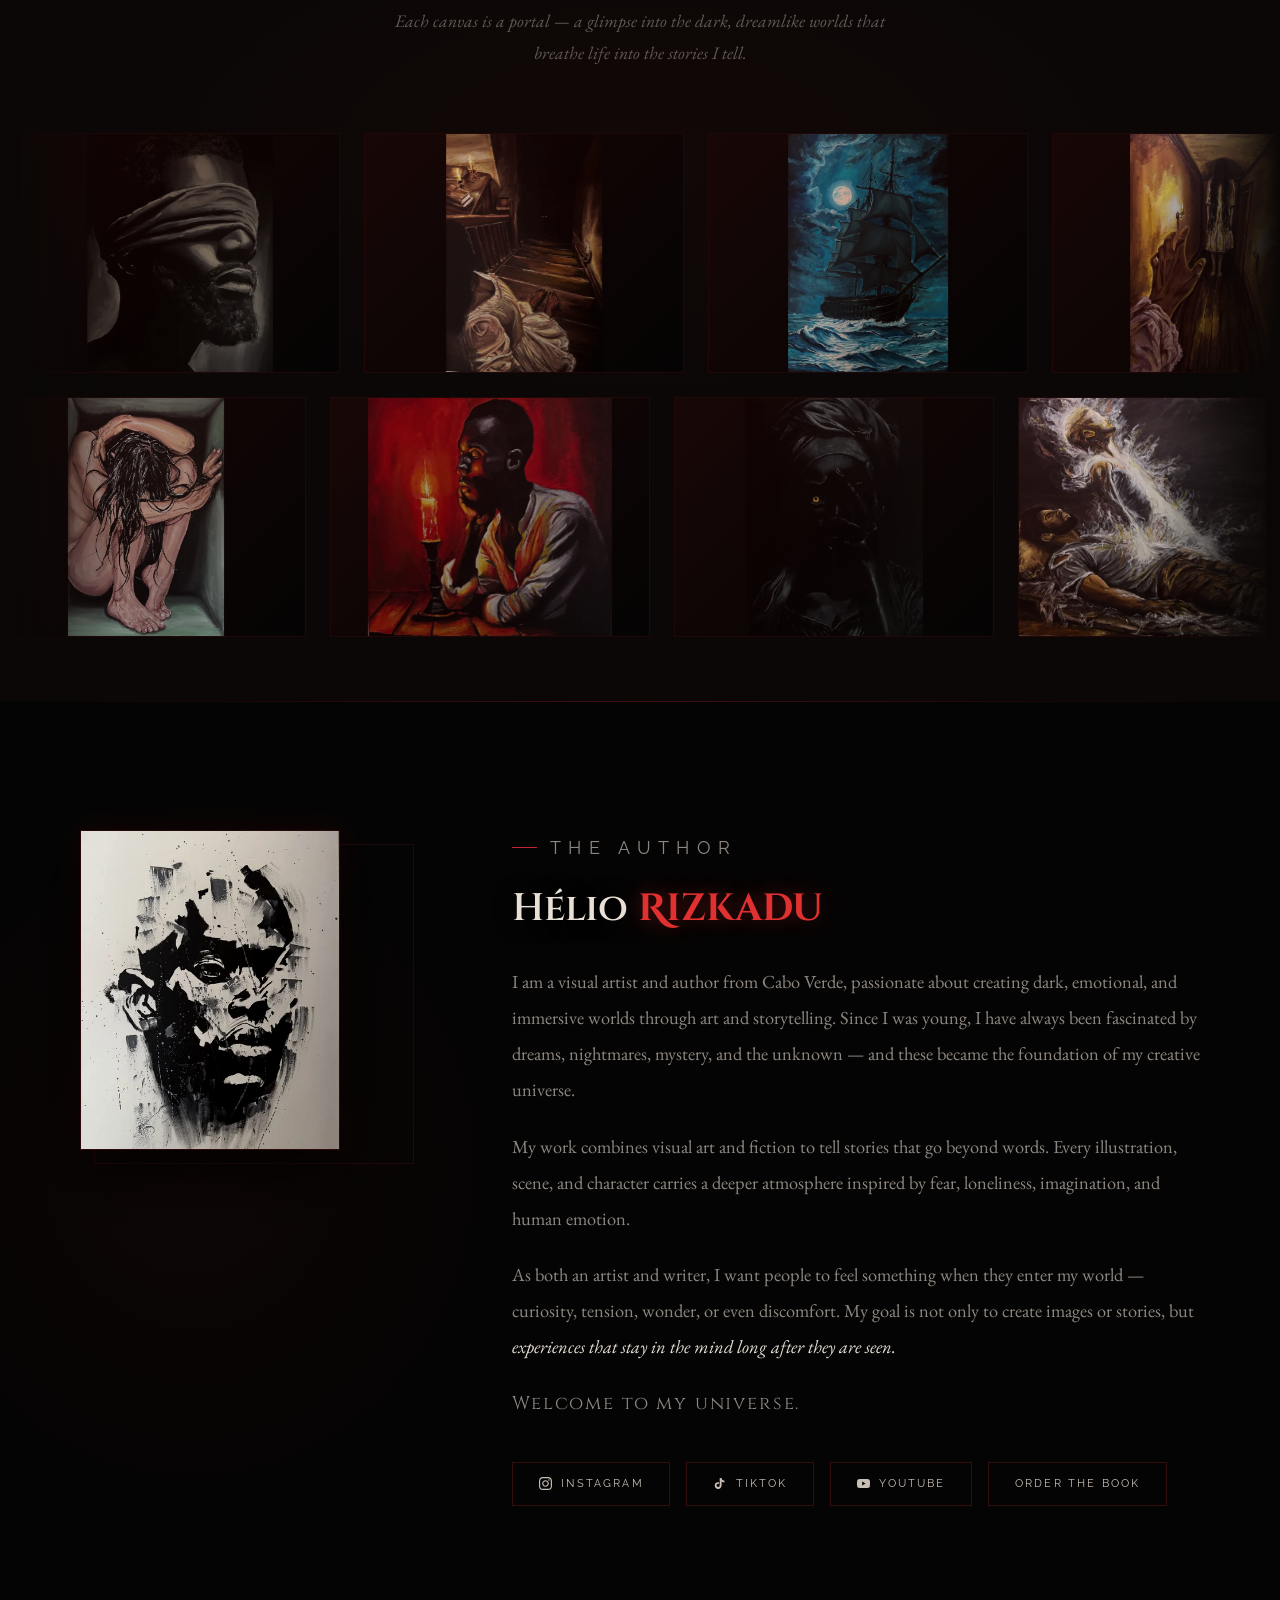
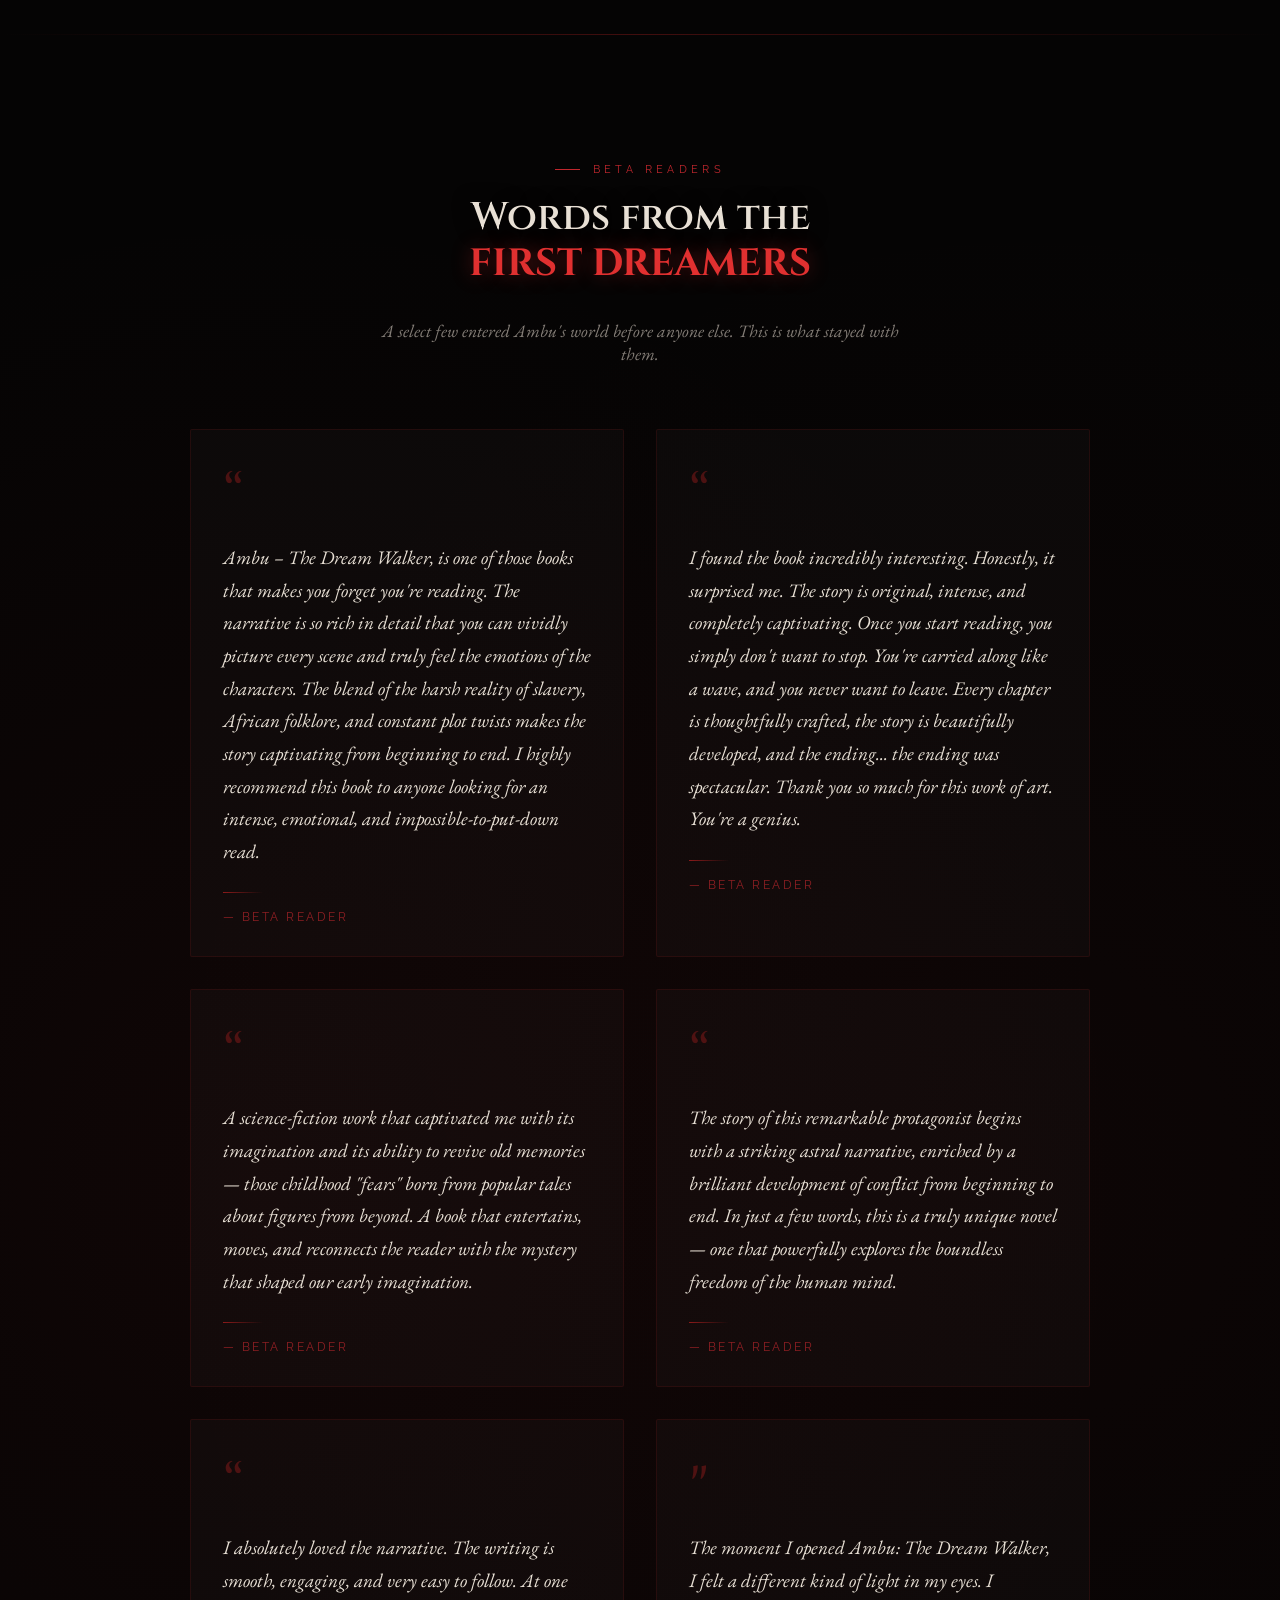
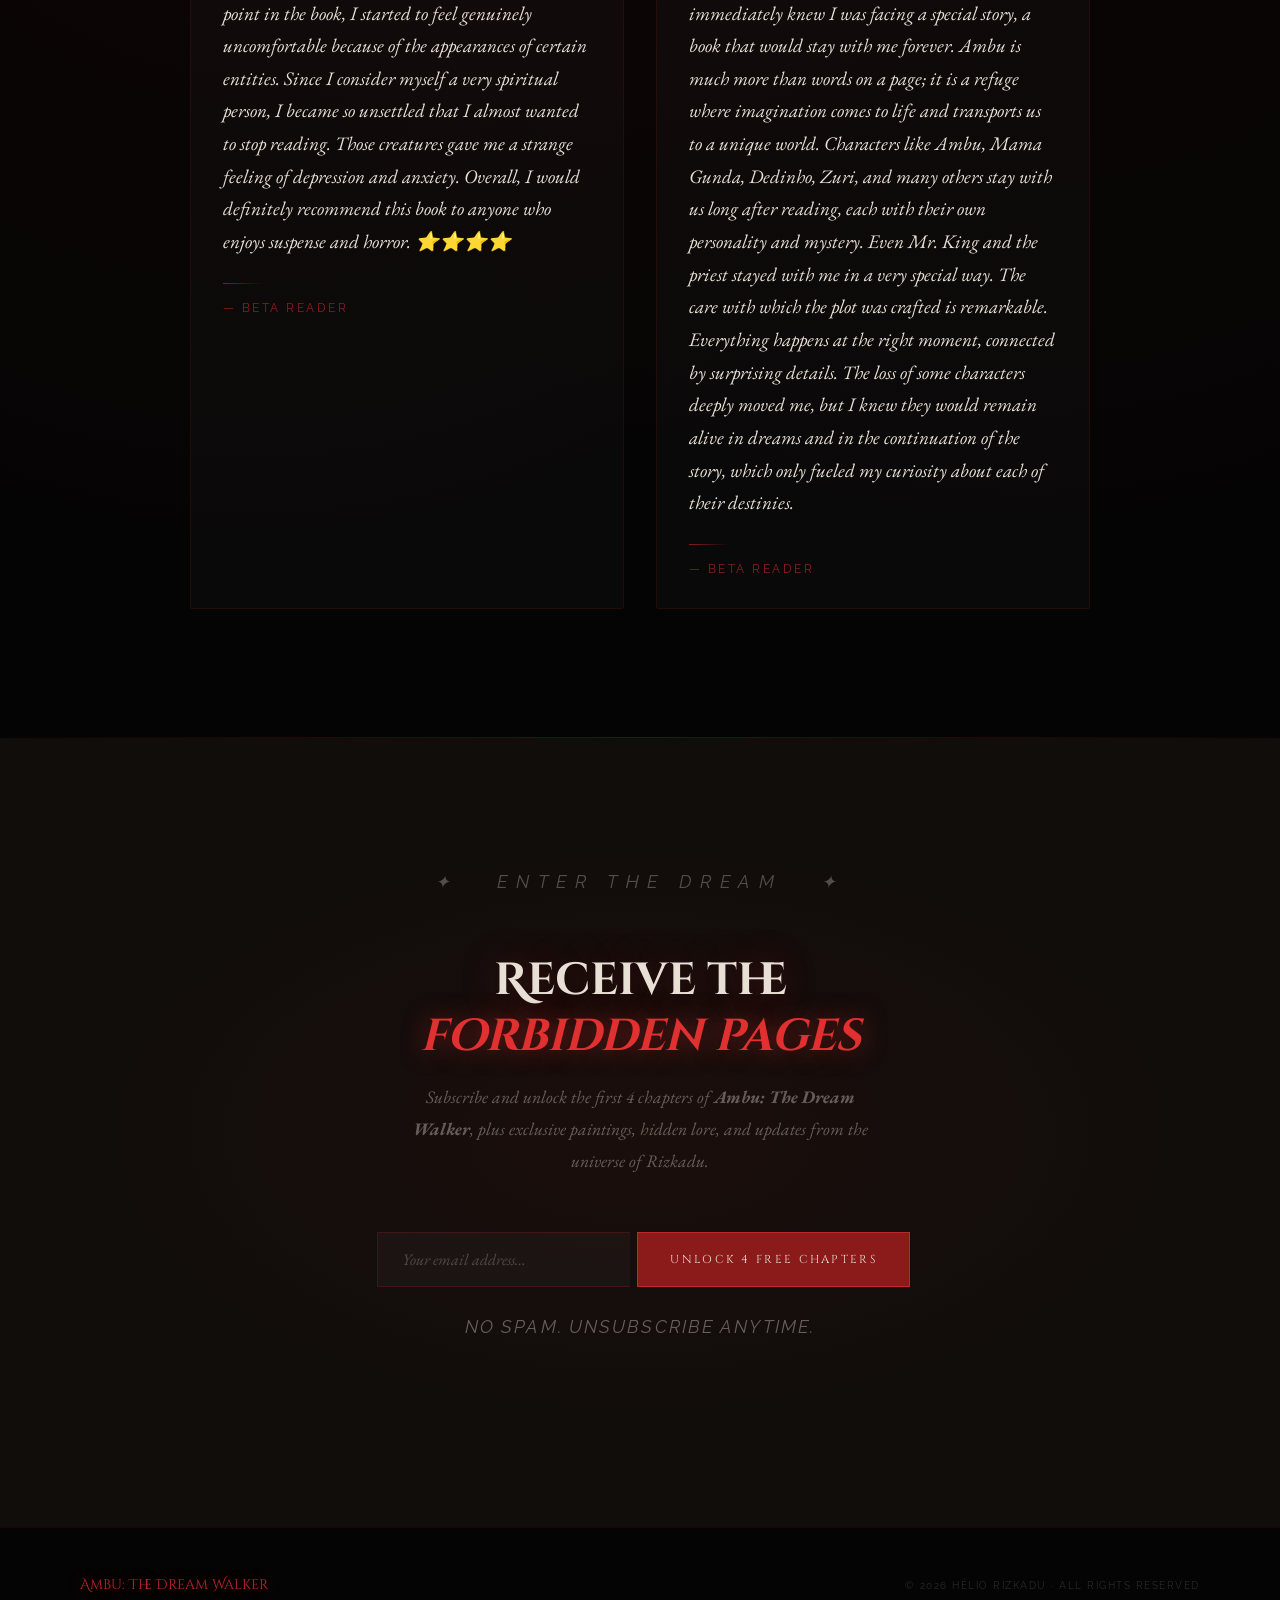
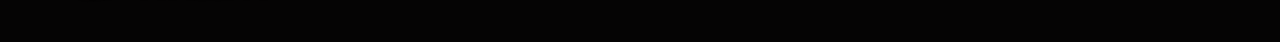
==== commit e3c3eb93: "Add Mama Gunda cover Co-authored-by: Copilot App <223556219+Copilot@users.noreply.github.com>" ====
--- a/index.html
+++ b/index.html
@@ -218,17 +218,7 @@
       <div class="saga-card-inner">
         <div class="saga-card-front">
           <div class="saga-card-media">
-            <div class="saga-card-placeholder saga-card-placeholder--iii">
-              <div class="saga-placeholder-ring">
-                <div class="saga-placeholder-ring-outer saga-placeholder-ring-outer--faint"></div>
-                <div class="saga-placeholder-ring-inner saga-placeholder-ring-inner--faint"></div>
-                <div class="saga-placeholder-numeral saga-placeholder-numeral--faint">?</div>
-              </div>
-              <div class="saga-placeholder-sub">
-                <div class="saga-placeholder-label saga-placeholder-label--faint">The final chapter</div>
-                <div class="saga-placeholder-rule saga-placeholder-rule--faint"></div>
-              </div>
-            </div>
+            <img src="mama-gunda.jpg" alt="Book III: Mama Gunda — dark fantasy novel cover by Hélio Rizkadu" class="saga-card-img" loading="lazy" />
             <div class="saga-card-fade"></div>
             <div class="saga-card-badge saga-card-badge--dimmer">Book III</div>
             <div class="saga-click-hint" style="opacity:.45">
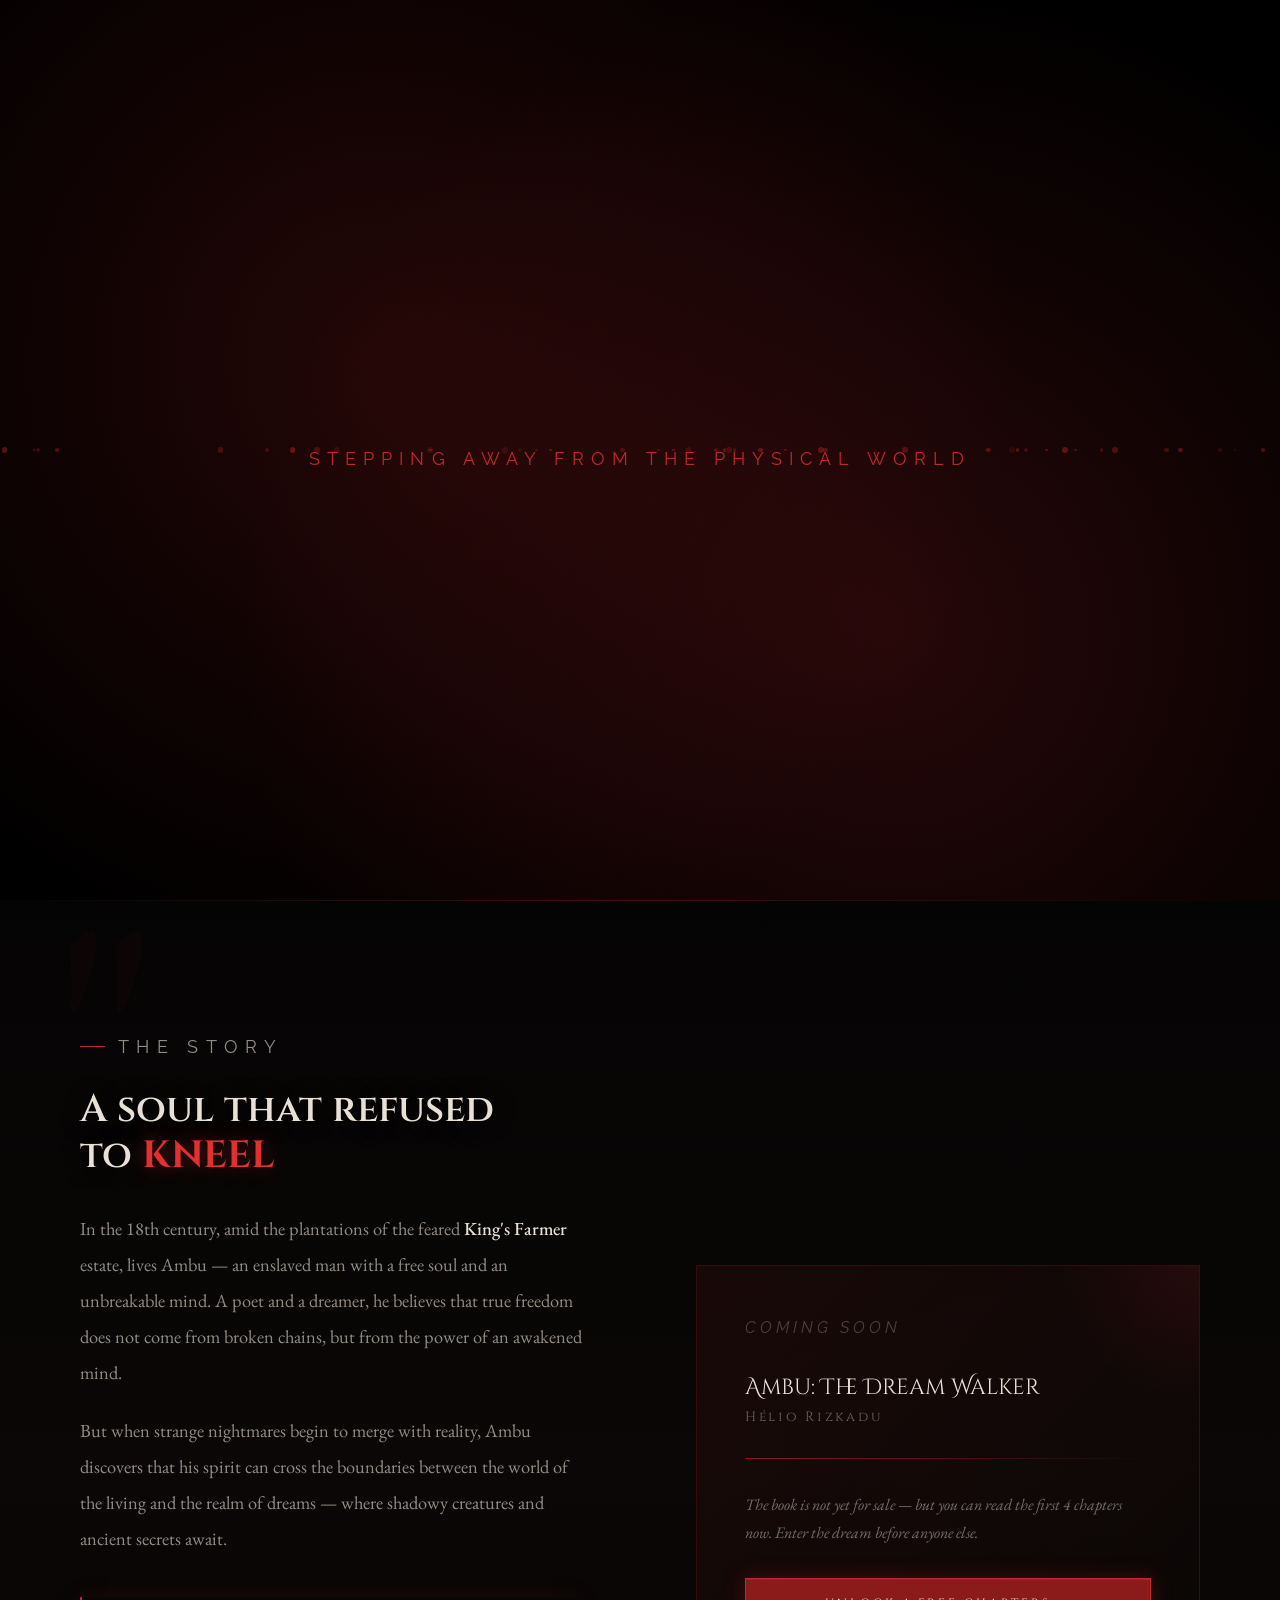
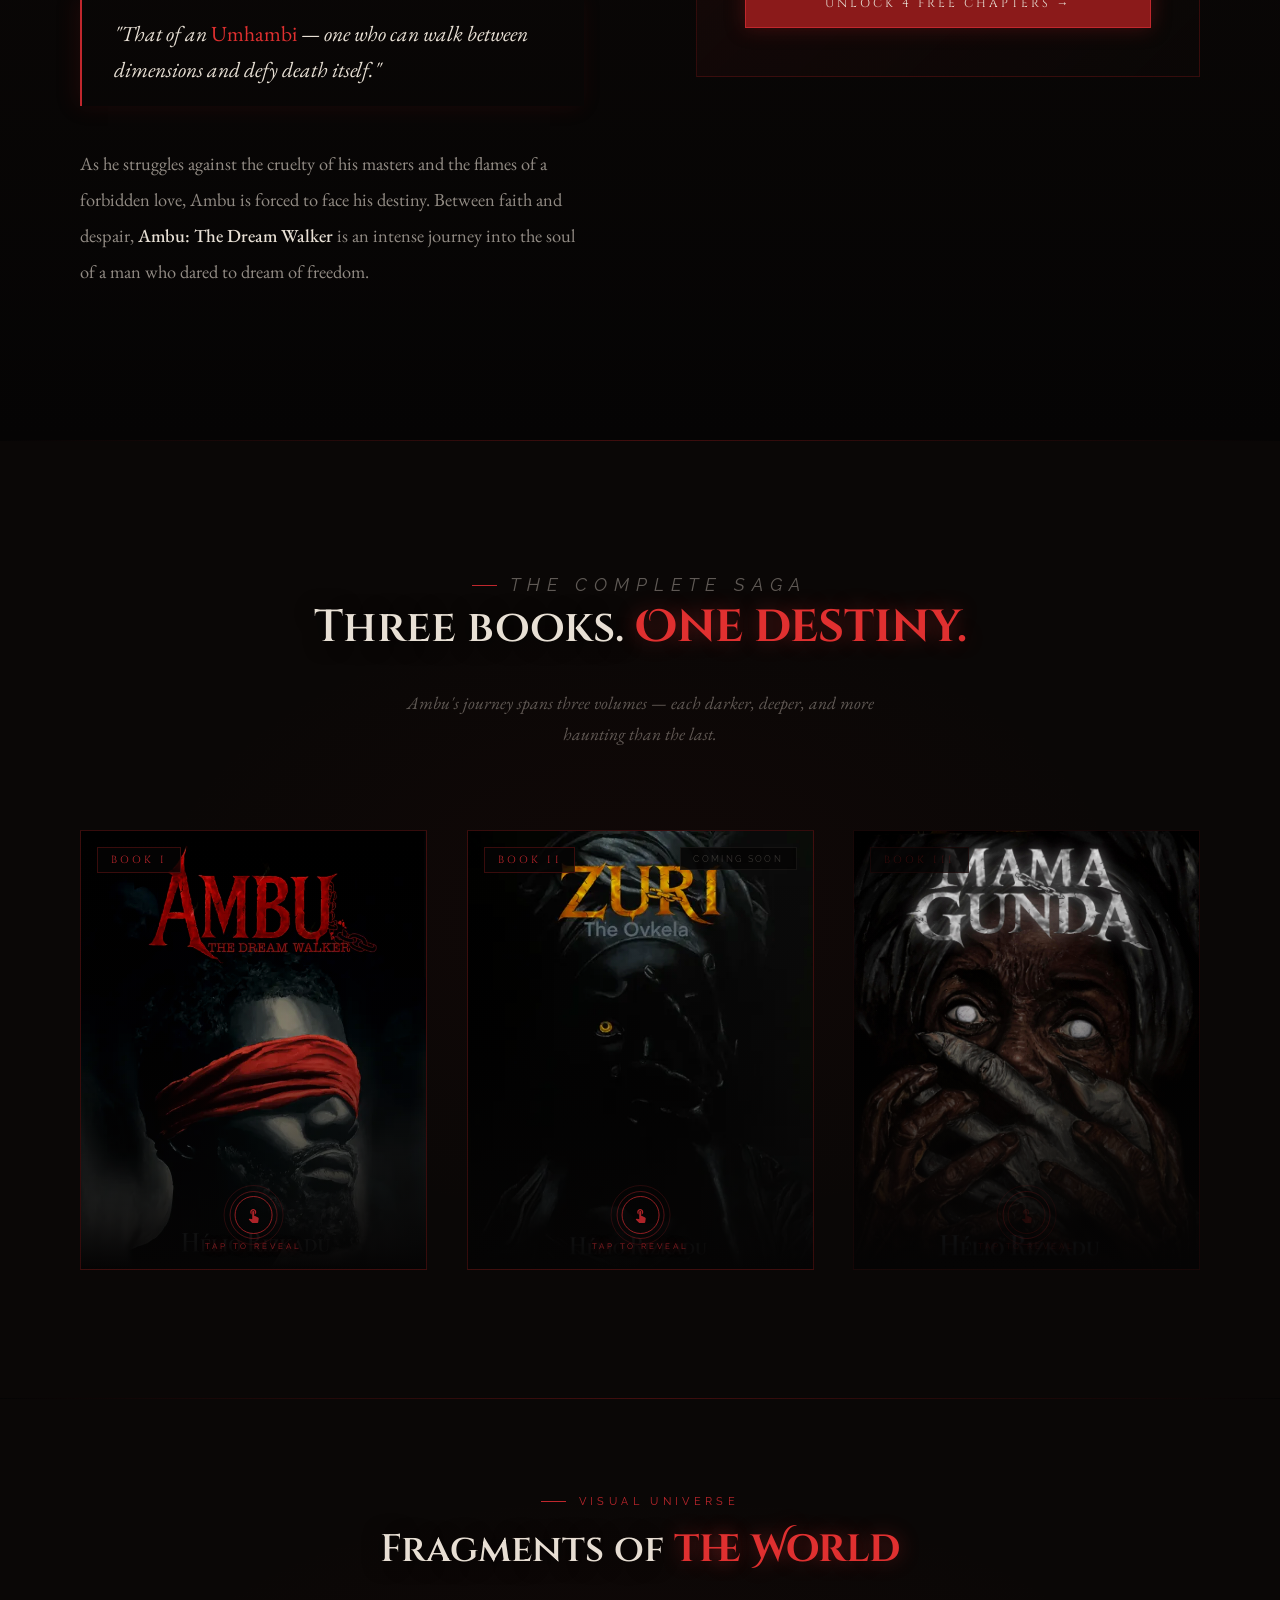
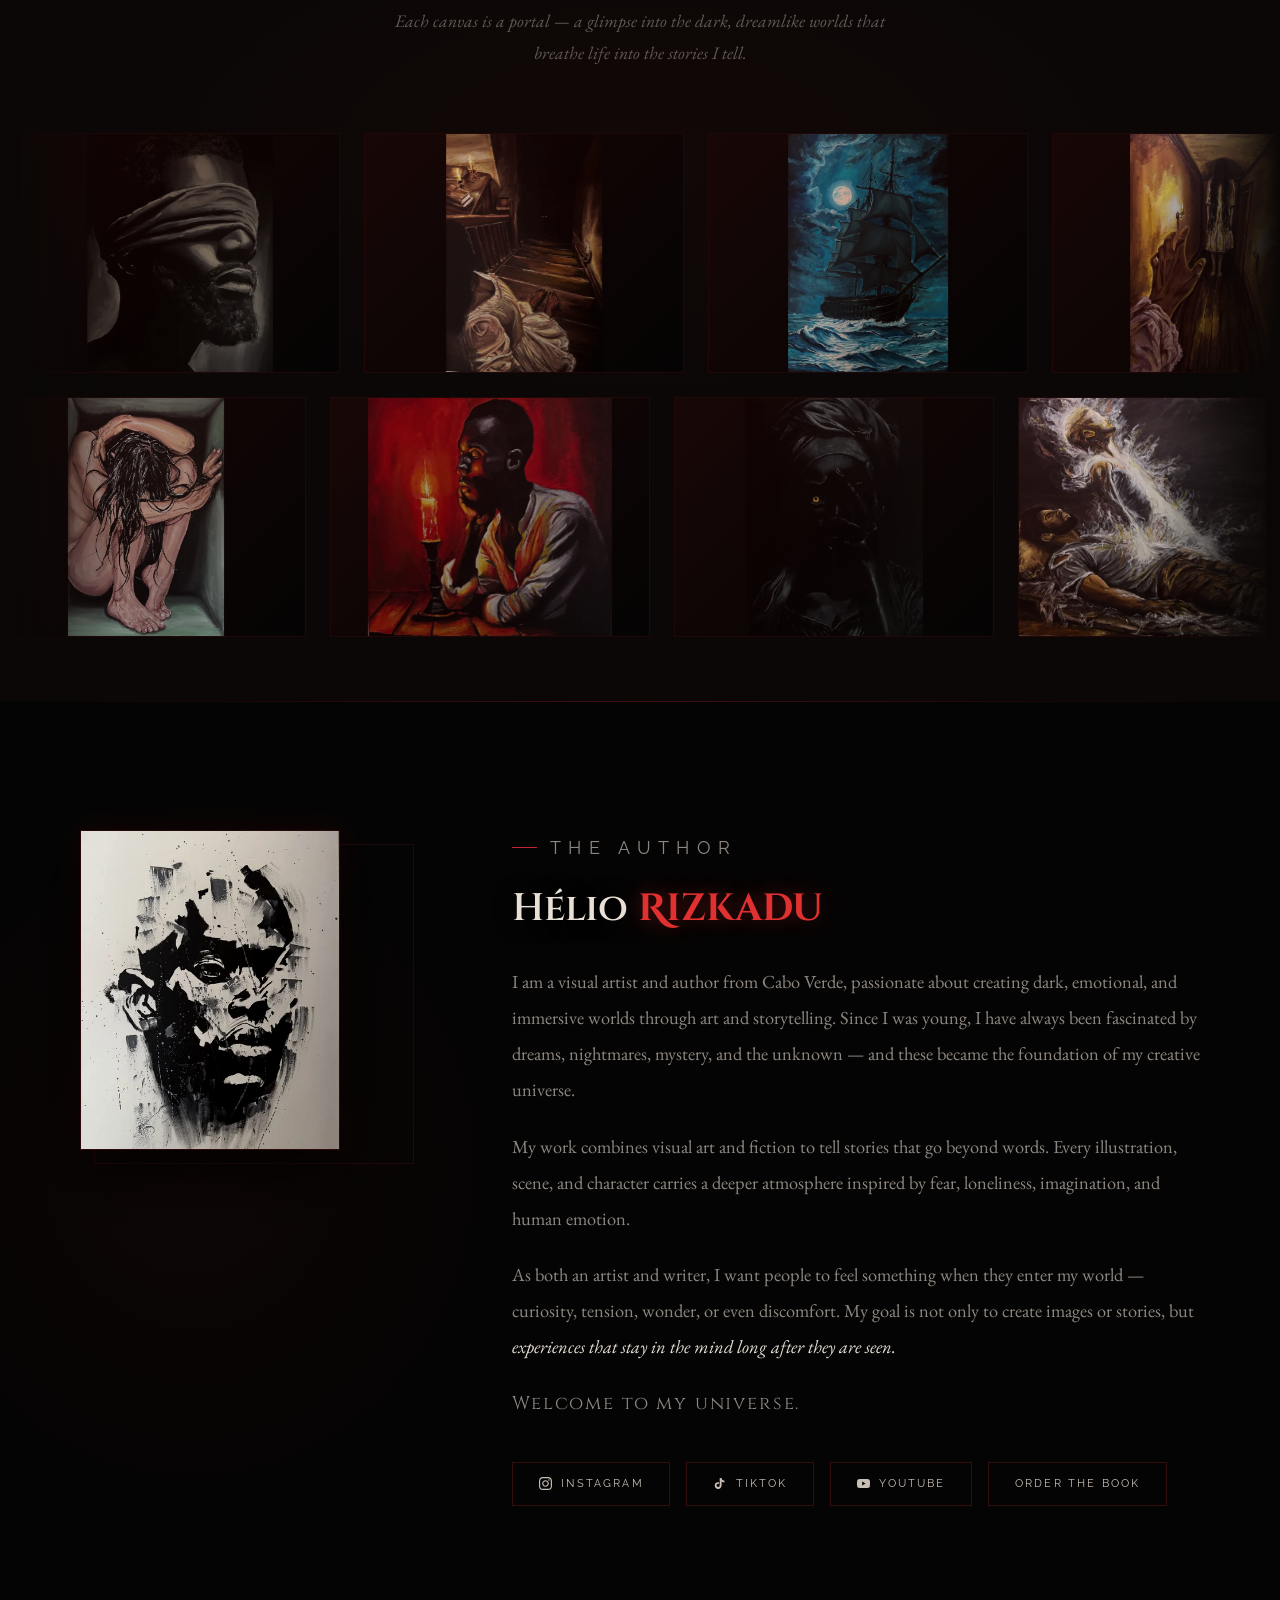
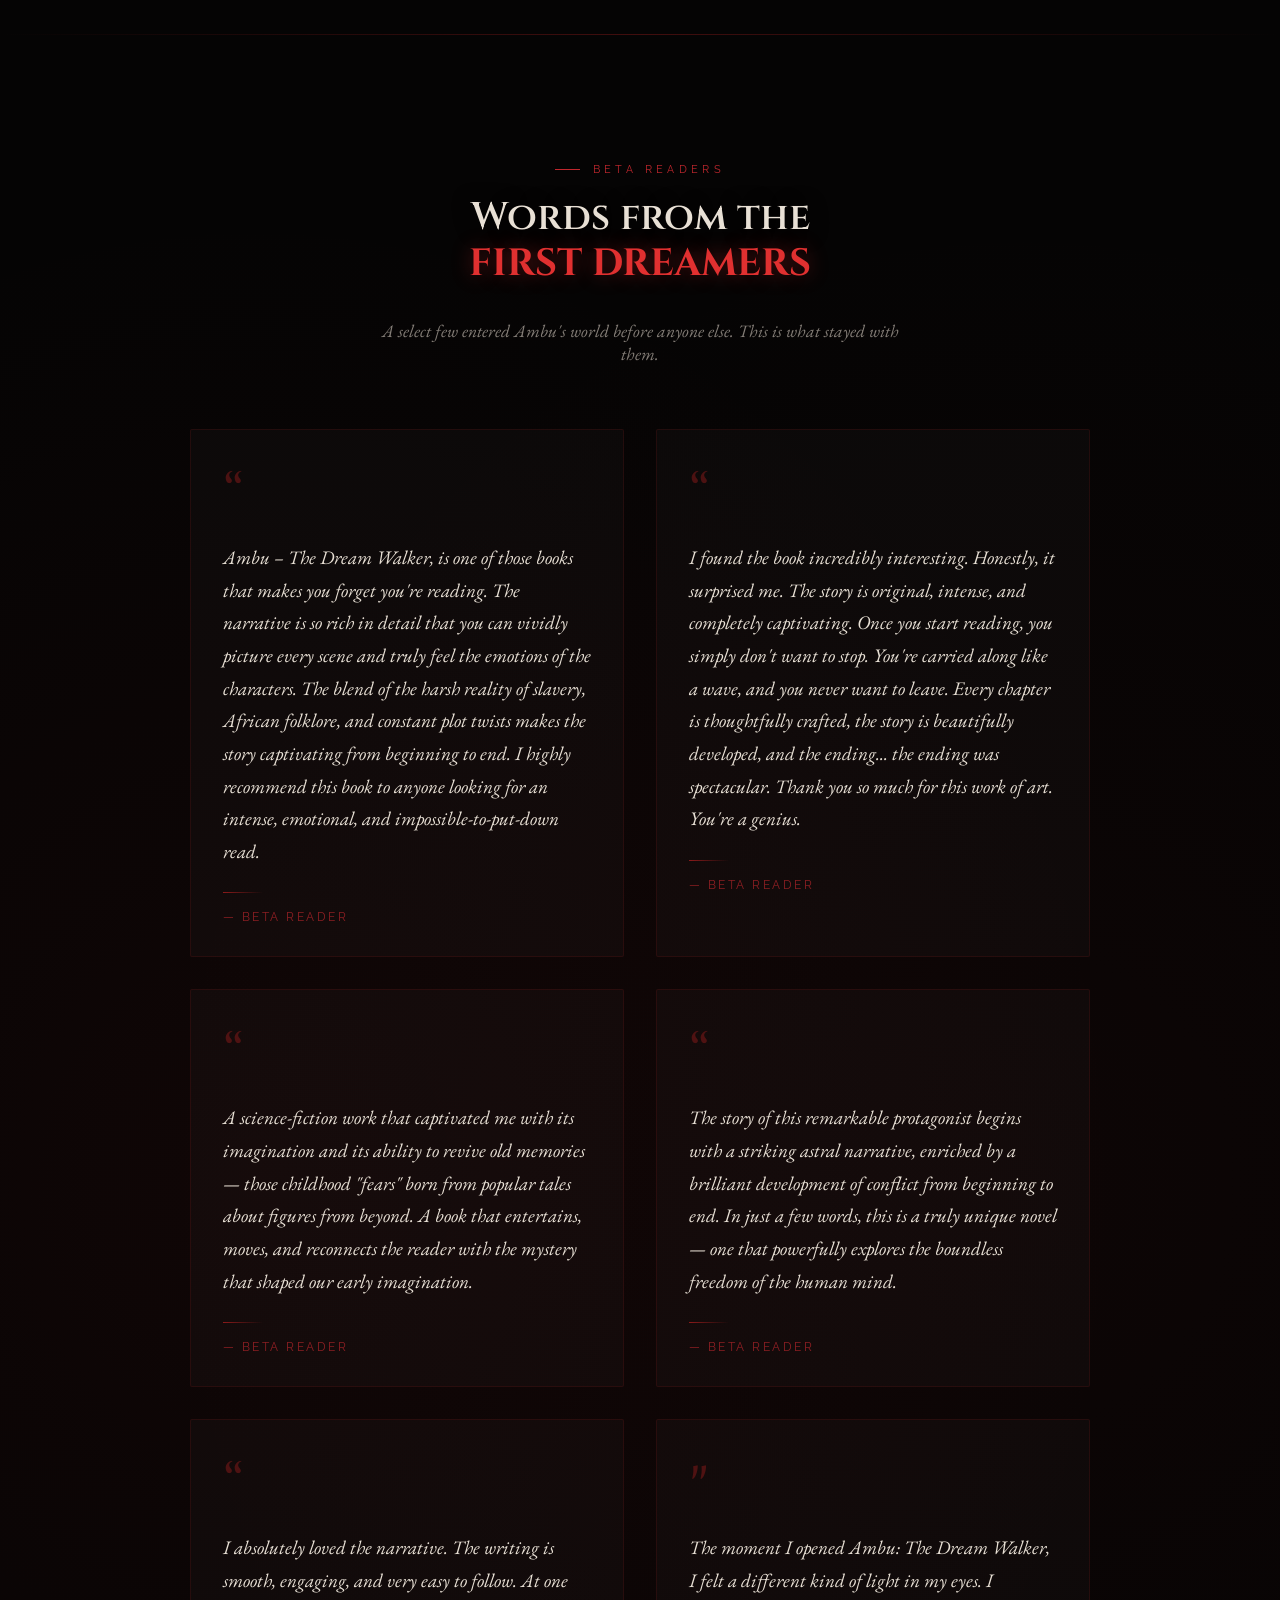
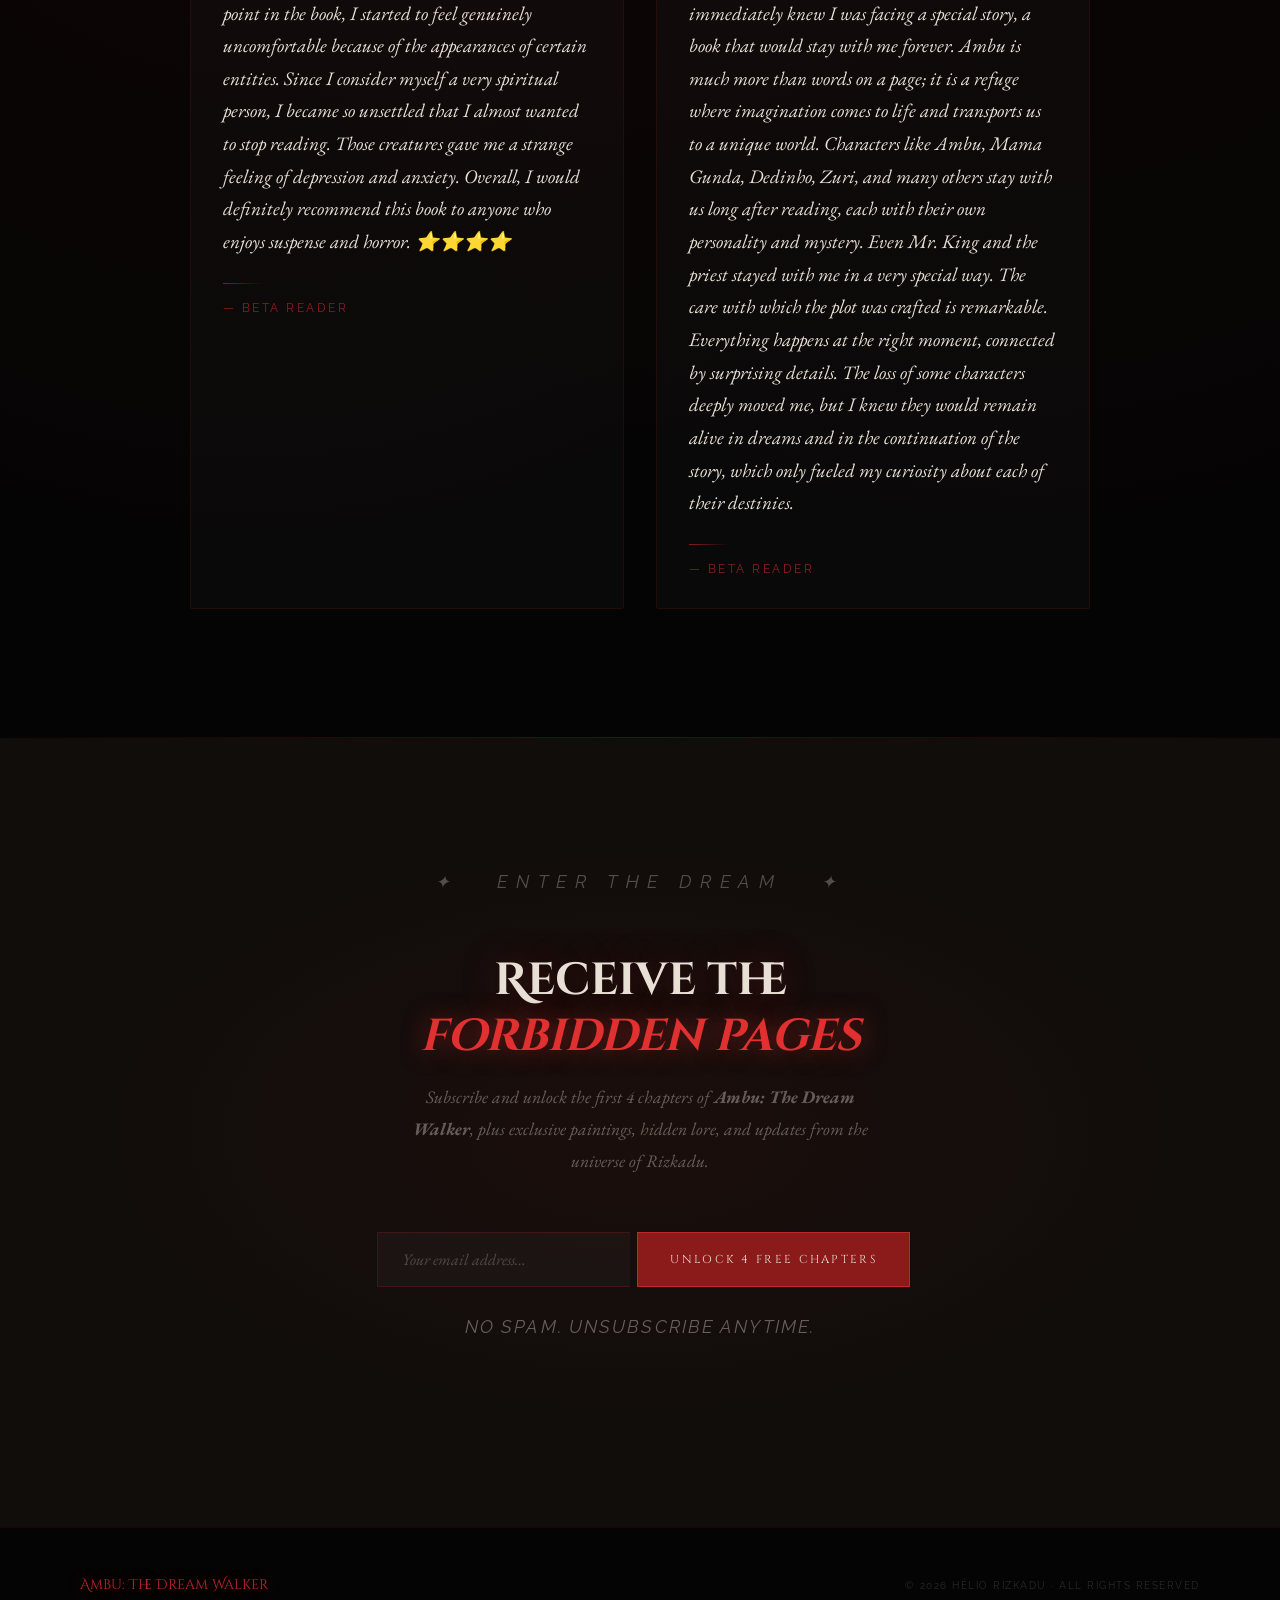
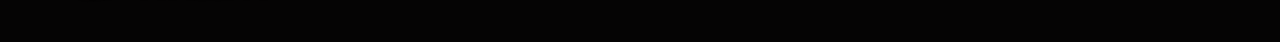
==== commit 2edf49e4: "change some text" ====
--- a/index.html
+++ b/index.html
@@ -88,7 +88,7 @@
   </div>
 
   <div class="hero-text">
-    <p class="hero-genre-tag">For people who love dark fantasy, historical fiction, and stories where mythology meets reality.</p>
+    <p class="hero-genre-tag">For people who love dark fantasy, historical fantasy, and stories where mythology meets reality.</p>
     <p class="hero-eyebrow">Hélio Rizkadu</p>
     <h1 class="hero-title">
       AMBU
